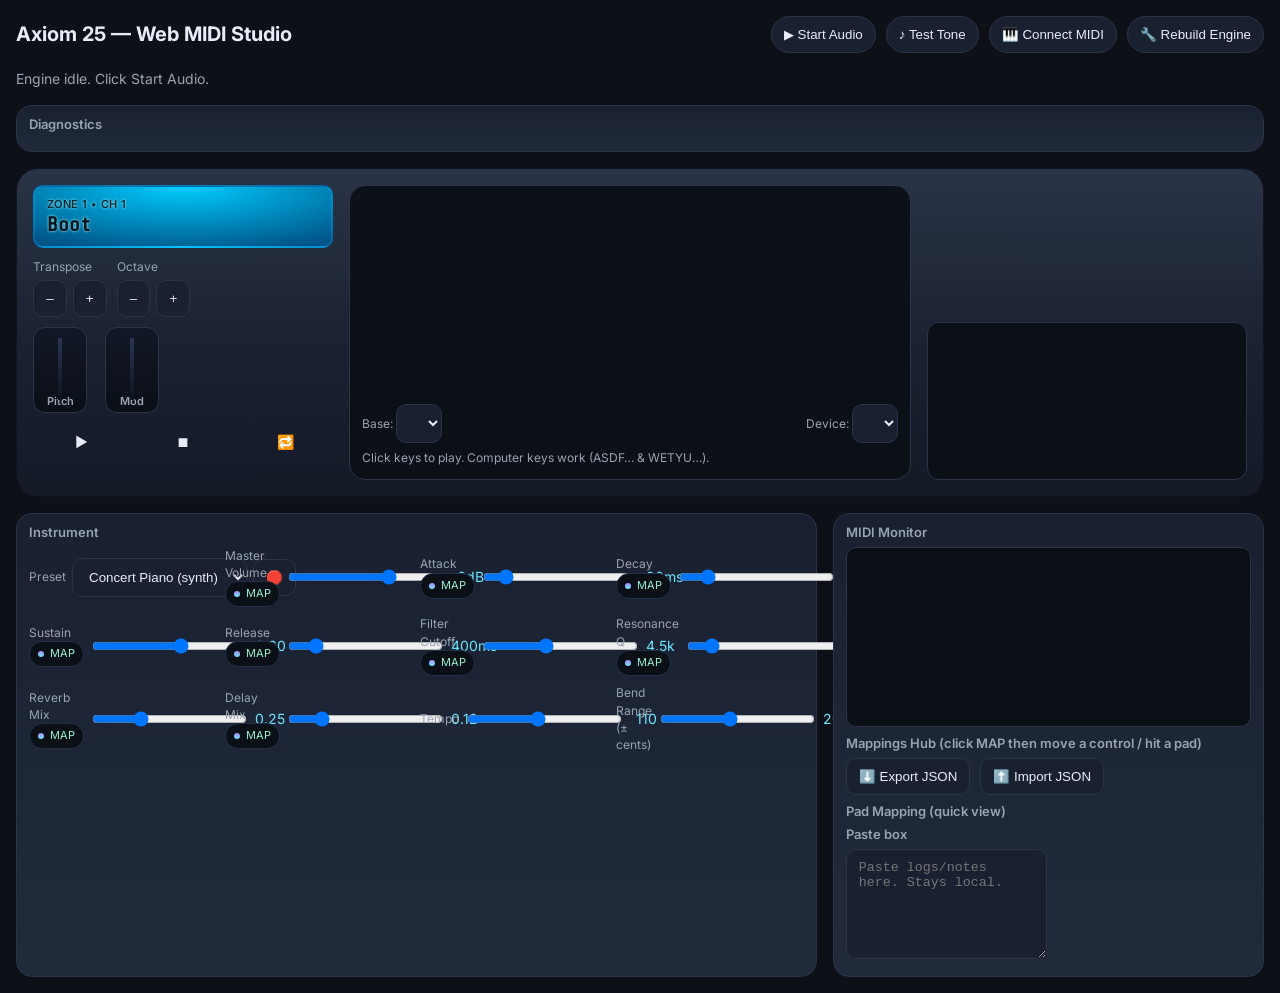
==== index.html @ 05f4c8cb "Yew" ====
<!DOCTYPE html>
<html lang="en">
<head>
<meta charset="utf-8" />
<meta name="viewport" content="width=device-width,initial-scale=1" />
<title>Axiom 25 — Web MIDI Studio</title>
<link rel="preconnect" href="https://fonts.googleapis.com">
<link rel="stylesheet" href="https://fonts.googleapis.com/css2?family=Share+Tech+Mono&family=Inter:wght@400;600;700&display=swap">
<style>
:root{--bg:#0d1016;--p1:#192131;--p2:#212a3b;--rim:#2b3448;--t:#e7edf8;--m:#9aa3b2;--a:#6ee7ff;--a2:#a78bfa;--ok:#34d399;--bad:#ff6b6b;--w:#f59e0b;--lcd1:#0cf;--lcd2:#058;--pad:#101827;--padL:#10b981;--key:#f6f7fb;--keyL:#ffe082}
*{box-sizing:border-box}html,body{margin:0;background:var(--bg);color:var(--t);font:14px/1.45 Inter,system-ui,Segoe UI,Roboto,Arial;min-height:100%}
.wrap{min-height:100vh;display:flex;flex-direction:column;gap:16px;padding:16px}
.topbar{display:grid;grid-template-columns:1fr auto auto auto auto;gap:10px;align-items:center}.title{font-weight:700;font-size:20px}
button,select,input[type=range],textarea{background:var(--p1);color:var(--t);border:1px solid var(--rim);border-radius:10px;padding:10px 12px}button:hover{background:var(--p2);cursor:pointer}.pill{border-radius:999px}.status{color:var(--m)}.ok{color:var(--ok)}.bad{color:var(--bad)}.warn{color:var(--w)}
.grid{display:grid;gap:16px}
.device{background:linear-gradient(180deg,#2a3447 0%,#1a2130 55%,#141a26 100%);border:1px solid #111520;border-radius:22px;padding:16px;display:grid;grid-template-columns:300px 1fr 320px;gap:16px}
@media(max-width:1200px){.device{grid-template-columns:1fr}}
.lcd{background:radial-gradient(100% 140% at 50% 0%,var(--lcd1) 0%,var(--lcd2) 80%);border:2px solid #0af4;border-radius:10px;padding:10px 12px;color:#00131e;font:700 20px "Share Tech Mono",monospace;text-shadow:0 0 3px #aff}
.lcd small{display:block;font:600 11px Inter;color:#012635;letter-spacing:.04em;margin-bottom:2px}
.left{display:grid;grid-template-rows:auto auto auto 1fr;gap:10px}.row{display:flex;gap:10px;align-items:center}.rocker{display:grid;grid-template-columns:1fr 1fr;gap:6px}
.wheels{display:flex;gap:18px}.wheel{width:54px;height:86px;background:linear-gradient(180deg,#121826,#0a0e16);border:1px solid var(--rim);border-radius:12px;position:relative}.wheel::after{content:"";position:absolute;left:50%;width:4px;height:74%;top:12%;transform:translateX(-50%);background:linear-gradient(180deg,#2a3550,#0e1420)}.wheel .val{position:absolute;left:50%;bottom:4px;transform:translateX(-50%);font:600 11px Inter;color:var(--m)}
.transport{display:grid;grid-template-columns:repeat(3,1fr);gap:6px}.tbtn{padding:9px 0;border-radius:8px;text-align:center}.tbtn.live{background:#0a1614;border-color:#0d3;color:#0d8}.tbtn.play.live{box-shadow:0 0 0 2px #0f05 inset,0 0 18px #00ff90aa}
.keysWrap{background:linear-gradient(180deg,#0c1018,#0b0f16);border:1px solid var(--rim);border-radius:16px;padding:12px;display:grid;grid-template-rows:200px auto auto;gap:6px}
.kb{position:relative;display:flex;gap:2px;padding:10px;border-radius:12px;background:#0b0f16}
.white{position:relative;flex:1;background:var(--key);border:1px solid #dfe5f6;border-radius:4px}.white.active{background:var(--keyL);box-shadow:inset 0 0 0 2px #f59e0b80,0 0 16px #f59e0b55}
.black{position:absolute;width:60%;height:64%;right:-30%;top:0;background:linear-gradient(180deg,#1c2130,#0b0f16);border:1px solid #0e1422;border-radius:4px 4px 10px 10px;z-index:2}.black.active{background:#4338ca;box-shadow:inset 0 0 0 2px #a78bfa99,0 0 14px #a78bfa88}
.legend{display:flex;justify-content:space-between;color:var(--m);font-size:12px}
.right{display:grid;grid-template-rows:auto auto;gap:10px}
.knobs{display:grid;grid-template-columns:repeat(4,1fr);gap:10px}.knob{background:#0c111a;border:1px solid var(--rim);border-radius:12px;padding:10px;text-align:center}
.dial{width:44px;height:44px;margin:0 auto 6px;border-radius:50%;background:radial-gradient(80% 70% at 50% 30%,#2d3548,#161c28);border:1px solid #2b3448;transform:rotate(0deg);position:relative}.dial::after{content:"";position:absolute;width:2px;height:14px;top:6px;left:50%;transform:translateX(-50%);background:var(--a)}
.knob label{display:block;font-size:11px;color:var(--m)}.mapto{font-size:11px;color:#9cc;margin-top:2px}
.chip{display:inline-flex;align-items:center;gap:6px;padding:4px 8px;border:1px solid #223047;border-radius:999px;background:#0b0f16;color:#9ec;font-size:11px}.chip .dot{width:6px;height:6px;border-radius:999px;background:linear-gradient(0deg,#6ee7ff,#a78bfa)}.chip:hover{filter:brightness(1.1);cursor:pointer}
.padsWrap{background:#0b0f16;border:1px solid var(--rim);border-radius:12px;padding:10px}.pads{display:grid;grid-template-columns:repeat(4,1fr);gap:10px}
.pad{height:64px;border-radius:10px;background:var(--pad);border:1px solid #263143;box-shadow:inset 0 0 0 3px #0a0f18;position:relative}.pad.active{box-shadow:inset 0 0 0 3px var(--padL),0 0 18px #10b98166}.pad small{position:absolute;left:6px;top:6px;color:var(--m);font-size:11px}
.padTools{display:grid;grid-template-columns:repeat(4,1fr);gap:10px;margin-top:8px}.padTools .cell{display:flex;justify-content:space-between;align-items:center;font-size:12px}
.card{background:linear-gradient(180deg,var(--p1),var(--p2));border:1px solid var(--rim);border-radius:16px;padding:12px}.card h3{margin:0 0 8px;color:var(--m);font:600 13px/1 Inter}
.controls{display:grid;gap:8px;grid-template-columns:repeat(4,minmax(0,1fr))}.control{display:grid;grid-template-columns:1fr auto auto;align-items:center;gap:6px}.control label{font-size:12px;color:var(--m)}.val{min-width:3ch;text-align:right;color:var(--a)}
.log{height:180px;overflow:auto;background:#0b0f16;border:1px solid var(--rim);border-radius:10px;padding:8px;font:12px ui-monospace,Consolas,monospace;white-space:pre-wrap}
.maprow{display:grid;grid-template-columns:1fr auto auto;gap:8px;align-items:center;margin-bottom:6px}.badge{padding:2px 8px;border:1px solid var(--rim);border-radius:999px;background:#0b0f16;color:#9ec}
.paste{height:110px;resize:vertical}
/* Diagnostics */
.diagGrid{display:grid;grid-template-columns:repeat(8,1fr);gap:8px}
@media(max-width:1200px){.diagGrid{grid-template-columns:repeat(3,1fr)}}
.diagCell{background:#0b0f16;border:1px solid var(--rim);border-radius:10px;padding:10px;font-size:12px;color:var(--m)}
.diagCell b{display:block;color:var(--t);margin-bottom:2px}
</style>
</head>
<body>
<div class="wrap">
  <div class="topbar">
    <div class="title">Axiom 25 — Web MIDI Studio</div>
    <button id="startBtn" class="pill">▶ Start Audio</button>
    <button id="testBtn" class="pill">♪ Test Tone</button>
    <button id="midiBtn" class="pill">🎹 Connect MIDI</button>
    <button id="rebuildBtn" class="pill">🔧 Rebuild Engine</button>
  </div>
  <div id="status" class="status">Engine idle. Click Start Audio.</div>
  <div class="card"><h3>Diagnostics</h3><div id="diag" class="diagGrid"></div></div>

  <div class="device">
    <div class="left">
      <div class="lcd" id="lcd"><small>ZONE 1 • CH 1</small>Boot</div>
      <div class="row">
        <div><div class="status" style="font-size:12px;margin-bottom:4px">Transpose</div>
          <div class="rocker"><button id="tDown">–</button><button id="tUp">+</button></div></div>
        <div><div class="status" style="font-size:12px;margin-bottom:4px">Octave</div>
          <div class="rocker"><button id="oDown">–</button><button id="oUp">+</button></div></div>
      </div>
      <div class="wheels"><div class="wheel"><div class="val">Pitch</div></div><div class="wheel"><div class="val">Mod</div></div></div>
      <div class="transport"><div class="tbtn play" id="play">▶</div><div class="tbtn" id="stop">⏹</div><div class="tbtn" id="loop">🔁</div></div>
    </div>
    <div class="keysWrap">
      <div id="kb" class="kb"></div>
      <div class="legend"><span>Base: <select id="baseNote"></select></span><span>Device: <select id="midiIn"></select></span></div>
      <div class="legend">Click keys to play. Computer keys work (ASDF… & WETYU…).</div>
    </div>
    <div class="right">
      <div class="knobs" id="knobs"></div>
      <div class="padsWrap"><div class="pads" id="pads"></div><div class="padTools" id="padTools"></div></div>
    </div>
  </div>

  <div class="grid" style="grid-template-columns:1.3fr .7fr">
    <div class="card">
      <h3>Instrument</h3>
      <div class="controls">
        <div class="control"><label>Preset</label>
          <select id="preset">
            <option value="piano-lite">Concert Piano (synth)</option>
            <option value="grand-pad">Warm Pad</option>
            <option value="bass-mono">Bass (mono)</option>
            <option value="saw-lead">Saw Lead</option>
            <option value="square-lead">Square Lead</option>
            <option value="strings">String Pad</option>
            <option value="organ">Organ</option>
            <option value="ep-bell">EP/Bell</option>
            <option value="pluck">Pluck</option>
            <option value="drum-only">Drum Pads Only</option>
          </select>
          <button id="panic">🛑</button>
        </div>
        <div class="control"><label>Master Volume <span class="chip map" data-learn="volume"><span class="dot"></span> MAP</span></label><input id="volume" type="range" min="-36" max="6" step="1" value="-6"><div id="volumeVal" class="val">-6dB</div></div>
        <div class="control"><label>Attack <span class="chip map" data-learn="attack"><span class="dot"></span> MAP</span></label><input id="attack" type="range" min="0" max="2000" step="10" value="20"><div id="attackVal" class="val">20ms</div></div>
        <div class="control"><label>Decay <span class="chip map" data-learn="decay"><span class="dot"></span> MAP</span></label><input id="decay" type="range" min="0" max="3000" step="10" value="200"><div id="decayVal" class="val">200ms</div></div>
        <div class="control"><label>Sustain <span class="chip map" data-learn="sustain"><span class="dot"></span> MAP</span></label><input id="sustain" type="range" min="0" max="1" step="0.01" value="0.6"><div id="sustainVal" class="val">0.60</div></div>
        <div class="control"><label>Release <span class="chip map" data-learn="release"><span class="dot"></span> MAP</span></label><input id="release" type="range" min="10" max="6000" step="10" value="400"><div id="releaseVal" class="val">400ms</div></div>
        <div class="control"><label>Filter Cutoff <span class="chip map" data-learn="cutoff"><span class="dot"></span> MAP</span></label><input id="cutoff" type="range" min="150" max="12000" step="1" value="4500"><div id="cutoffVal" class="val">4.5k</div></div>
        <div class="control"><label>Resonance Q <span class="chip map" data-learn="q"><span class="dot"></span> MAP</span></label><input id="q" type="range" min="0.2" max="18" step="0.1" value="0.8"><div id="qVal" class="val">0.8</div></div>
        <div class="control"><label>Reverb Mix <span class="chip map" data-learn="reverb"><span class="dot"></span> MAP</span></label><input id="reverb" type="range" min="0" max="1" step="0.01" value="0.25"><div id="reverbVal" class="val">0.25</div></div>
        <div class="control"><label>Delay Mix <span class="chip map" data-learn="delay"><span class="dot"></span> MAP</span></label><input id="delay" type="range" min="0" max="1" step="0.01" value="0.12"><div id="delayVal" class="val">0.12</div></div>
        <div class="control"><label>Tempo</label><input id="tempo" type="range" min="40" max="200" step="1" value="110"><div id="tempoVal" class="val">110</div></div>
        <div class="control"><label>Bend Range (± cents)</label><input id="bendRange" type="range" min="50" max="400" step="10" value="200"><div id="bendRangeVal" class="val">200</div></div>
      </div>
    </div>
    <div class="card">
      <h3>MIDI Monitor</h3>
      <div id="log" class="log"></div>
      <h3 style="margin-top:10px">Mappings Hub (click MAP then move a control / hit a pad)</h3>
      <div id="mapList"></div>
      <div class="row" style="margin-top:6px"><button id="exportBtn">⬇️ Export JSON</button><button id="importBtn">⬆️ Import JSON</button></div>
      <h3 style="margin-top:10px">Pad Mapping (quick view)</h3>
      <div id="padMap"></div>
      <h3 style="margin-top:10px">Paste box</h3>
      <textarea id="pastebox" class="paste" placeholder="Paste logs/notes here. Stays local."></textarea>
    </div>
  </div>
</div>

<script>
(function(){
  const $=s=>document.querySelector(s), $$=s=>Array.from(document.querySelectorAll(s));
  const log=(...a)=>{const L=$('#log');if(!L) return;L.textContent+=a.join(' ')+'
';L.scrollTop=L.scrollHeight};
  const say=(html,cls='')=>{const st=$('#status');if(st) st.innerHTML=cls?`<span class="${cls}">${html}</span>`:html};
  const fmtMs=v=>`${Math.round(v)}ms`, fmtHz=v=>v>=1000?(v/1000).toFixed(1)+'k':Math.round(v), clamp=(v,lo,hi)=>Math.max(lo,Math.min(hi,v));

  // Diagnostics
  window.__lastErr='—';
  const diagCells=[['Secure',()=>String(window.isSecureContext)],['Host',()=>location.hostname||'(file)'],['Protocol',()=>location.protocol],['Engine',()=>window.Eng?Eng.mode:'—'],['AudioState',()=>Eng?.ctx?.state||'—'],['WebMIDI',()=>('requestMIDIAccess'in navigator)?'yes':'no'],['Buttons',()=>window.__btnsBound?'yes':'no'],['LastErr',()=>window.__lastErr]];
  function refreshDiag(extra={}){const d=$('#diag');if(!d) return;const base=diagCells.map(([k,f])=>`<div class=diagCell><b>${k}</b>${f()}</div>`).join('');const tail=Object.entries(extra).map(([k,v])=>`<div class=diagCell><b>${k}</b>${v}</div>`).join('');d.innerHTML=base+tail}
  refreshDiag();

  // WebAudio engine
  const dB=g=>Math.pow(10,g/20);
  function makeIR(ctx,seconds=2,decay=2){const rate=ctx.sampleRate,len=rate*seconds,buf=ctx.createBuffer(2,len,rate);for(let c=0;c<2;c++){const ch=buf.getChannelData(c);for(let i=0;i<len;i++){ch[i]=(Math.random()*2-1)*Math.pow(1-i/len,decay)}}return buf}
  function now(ctx){return ctx.currentTime}
  window.Eng={mode:'wa',ctx:null,master:null,comp:null,filter:null,dry:null,rev:null,revGain:null,del:null,delGain:null,fb:null,
    env:{a:0.02,d:0.2,s:0.6,r:0.4}, cutoff:4500, q:0.8, volume:-6, bend:0, modDepth:0,
    voices:new Map(), sustain:false, sustained:new Set(), preset:'piano-lite',
    init(){ if(this.ctx) return; const AC=window.AudioContext||window.webkitAudioContext; try{this.ctx=new AC()}catch(e){window.__lastErr=e.message; refreshDiag(); throw e}
      this.ctx.onstatechange=()=>refreshDiag();
      this.comp=this.ctx.createDynamicsCompressor(); this.comp.threshold.value=-14; this.comp.ratio.value=3; this.comp.attack.value=0.003; this.comp.release.value=0.25;
      this.master=this.ctx.createGain(); this.master.gain.value=dB(this.volume);
      this.comp.connect(this.master).connect(this.ctx.destination);
      this.filter=this.ctx.createBiquadFilter(); this.filter.type='lowpass'; this.filter.frequency.value=this.cutoff; this.filter.Q.value=this.q;
      this.dry=this.ctx.createGain(); this.dry.gain.value=1; this.filter.connect(this.dry).connect(this.comp);
      this.rev=this.ctx.createConvolver(); this.rev.buffer=makeIR(this.ctx,2.2,2.5); this.revGain=this.ctx.createGain(); this.revGain.gain.value=0.25; this.filter.connect(this.rev); this.rev.connect(this.revGain).connect(this.comp);
      this.del=this.ctx.createDelay(1.0); this.del.delayTime.value=0.25; this.fb=this.ctx.createGain(); this.fb.gain.value=0.28; this.delGain=this.ctx.createGain(); this.delGain.gain.value=0.12; this.filter.connect(this.del); this.del.connect(this.fb).connect(this.del); this.del.connect(this.delGain).connect(this.comp);
    },
    async start(){ try{this.init(); await this.ctx.resume(); if(this.ctx.state!=='running'){await this.ctx.resume()} return this.ctx.state==='running'}catch(e){window.__lastErr=e.message; refreshDiag(); throw e}},
    setEnv(a,d,s,r){Object.assign(this.env,{a:a/1000,d:d/1000,s,r:r/1000});}, setCutoff(v){this.cutoff=v; if(this.filter) this.filter.frequency.value=v}, setQ(v){this.q=v; if(this.filter) this.filter.Q.value=v}, setVolume(db){this.volume=db; if(this.master) this.master.gain.value=dB(db)}, setReverb(w){if(this.revGain) this.revGain.gain.value=w}, setDelay(w){if(this.delGain) this.delGain.gain.value=w}, setTempo(bpm){}, setBendRange(c){this.bendRange=c}, setModDepth(x){this.modDepth=x}, setSustain(on){this.sustain=on; if(!on){ for(const m of Array.from(this.sustained)){ this.noteOff(m) } }}, setPreset(p){this.preset=p},
    _makeVoice(midi,vel){const ctx=this.ctx,t=now(ctx); const freq=440*Math.pow(2,(midi-69)/12); const osc=ctx.createOscillator(); const g=ctx.createGain(); g.gain.cancelScheduledValues(t); g.gain.setValueAtTime(0,t); g.gain.linearRampToValueAtTime(Math.max(0.1,vel), t+this.env.a); g.gain.linearRampToValueAtTime(Math.max(0.001,this.env.s), t+this.env.a+this.env.d);
      let type='sine'; if(this.preset==='saw-lead'||this.preset==='grand-pad') type='sawtooth'; else if(this.preset==='square-lead'||this.preset==='organ'||this.preset==='bass-mono') type='square'; else if(this.preset==='strings'||this.preset==='piano-lite') type='triangle';
      osc.type=type; osc.frequency.value=freq; osc.detune.value=this.bend;
      const lfo=ctx.createOscillator(); lfo.frequency.value=5; const lfoGain=ctx.createGain(); lfoGain.gain.value=this.modDepth*50; lfo.connect(lfoGain).connect(osc.detune); lfo.start();
      osc.connect(g).connect(this.filter); osc.start(); return {osc,g,lfo,lfoGain,midi}
    },
    noteOn(midi,vel01){this.init(); if(this.preset==='drum-only'){this._drum(midi,vel01);return} const v=this._makeVoice(midi,vel01); this.voices.set(midi,v)},
    noteOff(midi){const v=this.voices.get(midi); if(!v){if(this.sustain) this.sustained.delete(midi); return} const ctx=this.ctx,t=now(ctx); if(this.sustain){this.sustained.add(midi); return} v.g.gain.cancelScheduledValues(t); v.g.gain.setTargetAtTime(0,t, Math.max(0.01,this.env.r)); const stopAt=t+this.env.r+0.05; try{v.osc.stop(stopAt); v.lfo.stop(stopAt)}catch(_){} setTimeout(()=>{try{v.osc.disconnect(); v.lfo.disconnect(); v.g.disconnect()}catch(_){}}, (this.env.r+0.1)*1000); this.voices.delete(midi)},
    releaseAll(){for(const m of Array.from(this.voices.keys())) this.noteOff(m)},
    bendTo(cents){this.bend=cents; for(const v of this.voices.values()){try{v.osc.detune.value=cents}catch(_){}}},
    _drum(midi,vel){const ctx=this.ctx; const v=vel; const t=now(ctx);
      const mkNoise=(dur)=>{const len=ctx.sampleRate*dur,buf=ctx.createBuffer(1,len,ctx.sampleRate),ch=buf.getChannelData(0);for(let i=0;i<len;i++){ch[i]=(Math.random()*2-1)}const src=ctx.createBufferSource();src.buffer=buf;return src};
      const out=this.comp;
      if(midi===36){const o=ctx.createOscillator(), g=ctx.createGain(); o.type='sine'; o.frequency.setValueAtTime(120,t); o.frequency.exponentialRampToValueAtTime(40,t+0.12); g.gain.setValueAtTime(0,t); g.gain.linearRampToValueAtTime(0.9*v,t+0.005); g.gain.exponentialRampToValueAtTime(0.0001,t+0.25); o.connect(g).connect(out); o.start(t); o.stop(t+0.3)}
      else if(midi===38){const n=mkNoise(0.2); const bp=ctx.createBiquadFilter(); bp.type='bandpass'; bp.frequency.value=1800; const g=ctx.createGain(); g.gain.value=0.5*v; n.connect(bp).connect(g).connect(out); n.start(t); n.stop(t+0.2)}
      else if(midi===42||midi===46){const n=mkNoise(midi===42?0.06:0.25); const hp=ctx.createBiquadFilter(); hp.type='highpass'; hp.frequency.value=6000; const g=ctx.createGain(); g.gain.value=(midi===42?0.35:0.3)*v; n.connect(hp).connect(g).connect(out); n.start(t); n.stop(t+(midi===42?0.06:0.28))}
      else if(midi===39){const n=mkNoise(0.12); const g=ctx.createGain(); g.gain.value=0.5*v; n.connect(g).connect(out); n.start(t); n.stop(t+0.12)}
    },
    testBeep(){this.init(); const o=this.ctx.createOscillator(), g=this.ctx.createGain(); g.gain.value=0.12; o.connect(g).connect(this.ctx.destination); o.frequency.value=880; o.start(); setTimeout(()=>{try{o.stop()}catch(_){ }},150)}
  };

  // UI builders
  const state={midi:null,input:null,ch:1,transpose:0,octave:0,held:new Set(),
    baseMidi:parseInt(localStorage.getItem('axiomBaseMidi')||'60',10),
    ccMap:JSON.parse(localStorage.getItem('axiomCCMap')||'null')||{16:'cutoff',17:'q',18:'attack',19:'decay',20:'sustain',21:'release',22:'reverb',23:'delay'},
    ccVals:JSON.parse(localStorage.getItem('axiomCCVals')||'null')||{}, ccMode:{},
    learnParam:null,learnAction:null,learnPadIndex:null,
    padMap:JSON.parse(localStorage.getItem('axiomPadMap')||'null')||[
      {midi:36,name:'Kick',type:'kick'},{midi:38,name:'Snare',type:'snare'},
      {midi:42,name:'CH',type:'hhc'},{midi:46,name:'OH',type:'hho'},
      {midi:41,name:'LT',type:'toml'},{midi:43,name:'HT',type:'tomh'},
      {midi:39,name:'Clap',type:'clap'},{midi:49,name:'Crash',type:'crash'}],
    actions:JSON.parse(localStorage.getItem('axiomActions')||'null')||{play:{type:'cc',id:118},stop:{type:'cc',id:117},loop:{type:'cc',id:116},sustain:{type:'cc',id:64},mod:{type:'cc',id:1},bend:{type:'pb',id:null},octaveUp:{type:'none',id:null},octaveDown:{type:'none',id:null},transposeUp:{type:'none',id:null},transposeDown:{type:'none',id:null}},
    bendRange:200,modDepth:0
  };
  const kb=$('#kb'), knobs=$('#knobs'), pads=$('#pads'), padTools=$('#padTools');
  function buildKeys(){kb.innerHTML='';const W=[0,2,4,5,7,9,11],B={1:1,3:1,6:1,8:1,10:1};for(let i=0;i<25;i++){const n=state.baseMidi+i,s=n%12;if(W.includes(s)){const w=document.createElement('div');w.className='white';w.dataset.midi=n;kb.appendChild(w);const next=(s+1)%12;if(B[next]){const b=document.createElement('div');b.className='black';b.dataset.midi=n+1;w.appendChild(b);}}}} buildKeys();
  function midiVisible(m){return m>=state.baseMidi-1&&m<state.baseMidi+32}function keyEl(m){return kb.querySelector(`[data-midi="${m}"]`)}function flashKey(m,on){if(!midiVisible(m))return;const el=keyEl(m);if(!el)return;el.classList.toggle('active',!!on)}
  function setDial(ccOrIdx,val01){const idx=(typeof ccOrIdx==='number'&&ccOrIdx>=16)?ccOrIdx-16:ccOrIdx;const d=knobs.querySelector(`.dial[data-idx="${idx}"]`);if(!d)return;d.style.transform=`rotate(${(-135+val01*270)}deg)`}
  function buildKnobs(){knobs.innerHTML='';for(let i=0;i<8;i++){const cc=16+i,map=state.ccMap[cc]||'—';const box=document.createElement('div');box.className='knob';box.innerHTML=`<div class="dial" data-idx="${i}"></div><label>K${i+1}</label><div class="mapto">${map}</div><span class="chip map" data-learn-cc="${cc}"><span class="dot"></span> MAP</span>`;knobs.appendChild(box);const v=(state.ccVals[cc]!==undefined)?state.ccVals[cc]/127:0.5;setDial(i,v)}knobs.addEventListener('click',e=>{const cc=e.target.closest('.map')?.dataset.learnCc;if(!cc)return;state.learnParam={param:state.ccMap[cc]||'cutoff',ccTarget:+cc};say(`Learning: move a control to map to K${(+cc-15)} (CC${cc}).`,'warn')})} buildKnobs();
  function buildPads(){pads.innerHTML='';for(let i=0;i<8;i++){const p=document.createElement('div');p.className='pad';p.dataset.index=i;p.innerHTML=`<small>${state.padMap[i].name}</small>`;p.onmousedown=()=>triggerPad(state.padMap[i].type,1);p.ontouchstart=()=>triggerPad(state.padMap[i].type,1);pads.appendChild(p)}} buildPads();
  function buildPadTools(){padTools.innerHTML='';for(let i=0;i<8;i++){const c=document.createElement('div');c.className='cell';c.innerHTML=`<span>Pad ${i+1} <span class="badge">MIDI ${state.padMap[i].midi}</span></span><span class="chip map" data-learn-pad="${i}"><span class="dot"></span> MAP</span>`;padTools.appendChild(c)}padTools.addEventListener('click',e=>{const idx=e.target.closest('.map')?.dataset.learnPad;if(idx==null)return;state.learnPadIndex=+idx;say(`Pad ${+idx+1}: hit a hardware pad to bind.`,'warn')})} buildPadTools();
  function flashPad(i){const el=pads.querySelector(`.pad[data-index="${i}"]`);if(!el)return;el.classList.add('active');setTimeout(()=>el.classList.remove('active'),120)}

  // Computer keyboard
  const keyW='asdfghjkl;'.split(''), keyB='wetyuop'.split(''), offW=[0,2,4,5,7,9,11,12,14,16], offB=[1,3,6,8,10,13,15];
  window.addEventListener('keydown',async e=>{if(e.repeat)return;const k=e.key.toLowerCase();const iw=keyW.indexOf(k),ib=keyB.indexOf(k);let m=null;if(iw>-1)m=state.baseMidi+offW[iw];else if(ib>-1)m=state.baseMidi+offB[ib];if(m!=null){await Eng.start();noteOn(m,110)}});
  window.addEventListener('keyup',e=>{const k=e.key.toLowerCase();const iw=keyW.indexOf(k),ib=keyB.indexOf(k);let m=null;if(iw>-1)m=state.baseMidi+offW[iw];else if(ib>-1)m=state.baseMidi+offB[ib];if(m!=null)noteOff(m)});

  // Notes via Eng
  function eff(m){return m+state.transpose+state.octave*12}
  function noteOn(m,vel=100){ if(state.learnPadIndex!==null){state.padMap[state.learnPadIndex].midi=m;saveAll();buildPads();buildPadTools();buildPadMapList();state.learnPadIndex=null;say('Pad mapped to MIDI '+m,'ok');return} if(state.learnAction){state.actions[state.learnAction]={type:'note',id:m};saveAll();renderMappings();say(`Mapped ${state.learnAction} to Note ${m}.`,'ok');state.learnAction=null;return} for(const[k,a]of Object.entries(state.actions)){if(a.type==='note'&&a.id===m){triggerAction(k);return}} const v=vel/127; m=eff(m); const pi=state.padMap.findIndex(p=>p.midi===m); if(pi!==-1){triggerPad(state.padMap[pi].type,v);flashPad(pi);lcd('PAD',`m${m} v${vel}`);return} if($('#preset').value==='drum-only'){Eng.setPreset('drum-only');return} Eng.setPreset($('#preset').value); Eng.noteOn(m,v); state.held.add(m); flashKey(m,true); lcd('NOTE',`m${m} v${vel}`) }
  function noteOff(m){ m=eff(m); if(!state.held.has(m)){flashKey(m,false);return} if(Eng.sustain){flashKey(m,false);return} try{Eng.noteOff(m)}catch(_){ } state.held.delete(m); flashKey(m,false) }
  function allOff(){try{Eng.releaseAll()}catch(_){ } state.held.clear(); $$('.white,.black,.pad').forEach(el=>el.classList.remove('active'))}
  function triggerPad(type,v){ const map={kick:36,snare:38,hhc:42,hho:46,clap:39}; const m=map[type]||36; Eng.setPreset('drum-only'); Eng.noteOn(m,v) }

  // Param wiring
  function hs(id,fmt,on){const el=$('#'+id),lab=$('#'+id+'Val');const apply=()=>{lab.textContent=fmt(+el.value);on(+el.value)};el.addEventListener('input',apply);apply()}
  hs('volume',v=>`${v}dB`,v=>Eng.setVolume(v)); hs('attack',fmtMs,v=>Eng.setEnv(v,+$('#decay').value,+$('#sustain').value,+$('#release').value)); hs('decay',fmtMs,v=>Eng.setEnv(+$('#attack').value,v,+$('#sustain').value,+$('#release').value)); hs('sustain',v=>v.toFixed(2),v=>Eng.setEnv(+$('#attack').value,+$('#decay').value,v,+$('#release').value)); hs('release',fmtMs,v=>Eng.setEnv(+$('#attack').value,+$('#decay').value,+$('#sustain').value,v)); hs('cutoff',fmtHz,v=>Eng.setCutoff(v)); hs('q',v=>v.toFixed(1),v=>Eng.setQ(v)); hs('reverb',v=>v.toFixed(2),v=>Eng.setReverb(v)); hs('delay',v=>v.toFixed(2),v=>Eng.setDelay(v)); hs('tempo',v=>String(v),v=>{}); hs('bendRange',v=>String(v),v=>state.bendRange=v);
  $('#preset').addEventListener('change',()=>{Eng.setPreset($('#preset').value)}); $('#panic').addEventListener('click',allOff);

  // Mapping hub
  function buildPadMapList(){const root=$('#padMap');root.innerHTML='';state.padMap.forEach((p,i)=>{const r=document.createElement('div');r.className='maprow';r.innerHTML=`<div>${p.name}</div><div class="badge">MIDI ${p.midi}</div><span class="chip map" data-learn-pad="${i}"><span class="dot"></span> MAP</span>`;root.appendChild(r)});root.addEventListener('click',e=>{const idx=e.target.closest('.map')?.dataset.learnPad;if(idx==null)return;state.learnPadIndex=+idx;say(`Pad ${+idx+1}: hit a hardware pad to bind.`,'warn')})}
  function renderMappings(){const root=$('#mapList');root.innerHTML='';[['play','Play'],['stop','Stop'],['loop','Loop'],['sustain','Sustain'],['mod','Mod'],['bend','Bend (PB/CC)'],['octaveUp','Octave +'],['octaveDown','Octave –'],['transposeUp','Transpose +'],['transposeDown','Transpose –']].forEach(([k,l])=>{const a=state.actions[k];const tag=a.type==='cc'?`CC ${a.id}`:a.type==='note'?`Note ${a.id}`:a.type==='pb'?'Pitch Bend':'—';const r=document.createElement('div');r.className='maprow';r.innerHTML=`<div>${l}</div><div class="badge">${tag}</div><span class="chip map" data-learn-action="${k}"><span class="dot"></span> MAP</span>`;root.appendChild(r)});root.addEventListener('click',e=>{const act=e.target.closest('.map')?.dataset.learnAction;if(!act)return;state.learnAction=act;say(`Learning ${act}: send a control (CC/Note), or move pitch wheel for Bend.`,'warn')})}
  renderMappings(); buildPadMapList();

  // Base note picker
  (function(){const sel=$('#baseNote');for(let m=36;m<=72;m++){const o=document.createElement('option');o.value=m;o.textContent=`MIDI ${m}`;sel.appendChild(o)}sel.value=String(state.baseMidi);sel.addEventListener('change',()=>{state.baseMidi=parseInt(sel.value,10);localStorage.setItem('axiomBaseMidi',String(state.baseMidi));buildKeys()})})();

  // Transport
  let metroOn=false, tempo=+$('#tempo').value; function startMetro(){const ctx=Eng.ctx; if(!ctx) return; let step=0; function tick(){ if(!metroOn) return; const o=ctx.createOscillator(), g=ctx.createGain(); g.gain.value= step%4===0?0.2:0.1; o.frequency.value= step%4===0?1200:800; o.connect(g).connect(ctx.destination); o.start(); setTimeout(()=>{try{o.stop()}catch(_){}},40); step++; setTimeout(tick, 60000/tempo/4) } metroOn=true; tick() }

  // MIDI
  const saveAll=()=>{localStorage.setItem('axiomCCMap',JSON.stringify(state.ccMap));localStorage.setItem('axiomCCVals',JSON.stringify(state.ccVals));localStorage.setItem('axiomPadMap',JSON.stringify(state.padMap));localStorage.setItem('axiomActions',JSON.stringify(state.actions))};
  const midiSel=$('#midiIn'); let inputs=[];
  function refreshInputs(){midiSel.innerHTML='';inputs=[];if(!state.midi)return;for(const input of state.midi.inputs.values()){inputs.push(input);const o=document.createElement('option');o.value=input.id;o.textContent=input.name;midiSel.appendChild(o)}if(inputs.length){const ax=inputs.find(i=>/axiom/i.test(i.name))||inputs[0];setInput(ax);midiSel.value=ax.id}}
  function setInput(input){if(state.input)state.input.onmidimessage=null;state.input=input;input.onmidimessage=onMsg;say(`Connected to <b>${input.name}</b>.`,'ok')}
  function onMsg(ev){const [s,d1,d2]=ev.data,cmd=s&0xF0,ch=(s&0x0F)+1;state.ch=ch;log(`0x${s.toString(16)} ch${ch} d1=${d1} d2=${d2}`);if(cmd===0x90&&d2>0){noteOn(d1,d2);lcd('Note',`m${d1} v${d2}`);return}if((cmd===0x90&&d2===0)||cmd===0x80){noteOff(d1);return}if(cmd===0xE0){const bend=((d2<<7)|d1)-8192;const cents=(bend/8192)*state.bendRange;Eng.bendTo(cents);lcd('Bend',Math.round(cents)+'¢');return}if(cmd===0xB0){handleCC(d1,d2);return}}
  function handleCC(cc,val){if(state.learnParam){state.ccMap[cc]=state.learnParam.param;saveAll();say(`Mapped CC${cc} → ${state.learnParam.param}.`,'ok');state.learnParam=null;buildKnobs();renderMappings()}else if(state.learnAction){state.actions[state.learnAction]={type:'cc',id:cc};saveAll();renderMappings();say(`Mapped ${state.learnAction} to CC${cc}.`,'ok');state.learnAction=null}
    for(const[k,a]of Object.entries(state.actions)){if(a.type==='cc'&&a.id===cc){if(k==='sustain'){Eng.setSustain(val>=64);lcd('Sustain',val>=64?'On':'Off');saveAll();return}if(k==='mod'){state.modDepth=val/127;Eng.setModDepth(state.modDepth);lcd('Mod',val);saveAll();return}if((k==='play'||k==='stop'||k==='loop')&&val>0){triggerAction(k);return}}}
    if(state.ccVals[cc]===undefined&&val>=60&&val<=68){state.ccMode[cc]='rel';state.ccVals[cc]=64}let v=state.ccVals[cc]??64;if(state.ccMode[cc]==='rel')v=clamp(v+(val-64)*2,0,127);else{if(val>=60&&val<=68&&Math.abs(val-64)<=4){state.ccMode[cc]='rel';v=clamp(v+(val-64)*2,0,127)}else v=val}state.ccVals[cc]=v;saveAll();const x=v/127;setDial(cc,x);const map=state.ccMap[cc];if(!map){lcd('CC',`${cc}=${v}`);return}switch(map){case'volume':Eng.setVolume(-36+x*42);$('#volume').value=Math.round(-36+x*42);$('#volumeVal').textContent=$('#volume').value+'dB';break;case'cutoff':const f=150+x*(12000-150);Eng.setCutoff(f);$('#cutoff').value=Math.round(f);$('#cutoffVal').textContent=fmtHz(f);break;case'q':const q=0.2+x*(18-0.2);Eng.setQ(q);$('#q').value=q.toFixed(1);$('#qVal').textContent=$('#q').value;break;case'attack':$('#attack').value=Math.round(x*2000);$('#attack').dispatchEvent(new Event('input'));break;case'decay':$('#decay').value=Math.round(x*3000);$('#decay').dispatchEvent(new Event('input'));break;case'sustain':$('#sustain').value=x.toFixed(2);$('#sustain').dispatchEvent(new Event('input'));break;case'release':$('#release').value=Math.round(10+x*5990);$('#release').dispatchEvent(new Event('input'));break;case'reverb':$('#reverb').value=x.toFixed(2);$('#reverb').dispatchEvent(new Event('input'));break;case'delay':$('#delay').value=x.toFixed(2);$('#delay').dispatchEvent(new Event('input'));break}lcd('CC',`${cc}=${v} → ${map}`)}

  // Button wiring (robust)
  function bindButtons(){
    const onStart=async()=>{try{const ok=await Eng.start(); if(ok){say('Audio started (WebAudio fallback).','ok'); Eng.testBeep()} else {say('Audio context not running. Tap again.','warn')} refreshDiag()}catch(e){window.__lastErr=e.message; say('Could not start audio: '+e.message,'bad'); refreshDiag()}};
    const onTest=async()=>{try{await Eng.start(); Eng.testBeep(); say('Test beep sent.','ok'); refreshDiag()}catch(e){window.__lastErr=e.message; say('Test failed: '+e.message,'bad'); refreshDiag()}};
    const onMidi=async()=>{try{if(!('requestMIDIAccess'in navigator)){say('WebMIDI not supported. Use Chrome/Edge.','bad');return}const okHost=window.isSecureContext||['localhost','127.0.0.1','::1'].includes(location.hostname);if(!okHost){say('WebMIDI needs HTTPS or localhost/127.0.0.1.','bad');return}state.midi=await navigator.requestMIDIAccess({sysex:false});state.midi.onstatechange=()=>refreshInputs();refreshInputs();if(!state.midi.inputs.size)say('No MIDI devices yet. Plug Axiom 25, then click Connect MIDI again.','warn');else say('MIDI access granted. Select a device or start playing.','ok'); refreshDiag({MIDIInputs:state.midi.inputs.size})}catch(e){window.__lastErr=e.message; say('MIDI access failed: '+e.message,'bad'); refreshDiag()}};
    const onRebuild=()=>{say('WebAudio engine is stateless — nothing to rebuild.','warn')};
    $('#startBtn')?.addEventListener('click', onStart);
    $('#testBtn')?.addEventListener('click', onTest);
    $('#midiBtn')?.addEventListener('click', onMidi);
    $('#rebuildBtn')?.addEventListener('click', onRebuild);
    $('#play')?.addEventListener('click', async()=>{await Eng.start(); let tempo=+$('#tempo').value; metroOn=false; setTimeout(()=>{ // start
      const ctx=Eng.ctx; if(!ctx) return; let step=0; function tick(){ if(!metroOn) return; const o=ctx.createOscillator(), g=ctx.createGain(); g.gain.value= step%4===0?0.2:0.1; o.frequency.value= step%4===0?1200:800; o.connect(g).connect(ctx.destination); o.start(); setTimeout(()=>{try{o.stop()}catch(_){}},40); step++; setTimeout(tick, 60000/tempo/4) } metroOn=true; tick()
    },0); $('#play').classList.add('live'); lcd('Play')});
    $('#stop')?.addEventListener('click', ()=>{metroOn=false; $('#play').classList.remove('live'); lcd('Stop')});
    let loopOn=false; $('#loop')?.addEventListener('click', ()=>{loopOn=!loopOn;$('#loop').classList.toggle('live',loopOn);lcd('Loop',loopOn?'On':'Off')});
    window.__btnsBound=true; refreshDiag();
  }
  bindButtons();

  // Export/Import
  $('#exportBtn')?.addEventListener('click',()=>{const obj={ccMap:state.ccMap,ccVals:state.ccVals,padMap:state.padMap,actions:state.actions,baseMidi:state.baseMidi,transpose:state.transpose,octave:state.octave};const txt=JSON.stringify(obj,null,2);navigator.clipboard?.writeText(txt);say('Config copied to clipboard.','ok');const pb=$('#pastebox');pb.value=(pb.value?pb.value+'
':'')+txt});
  $('#importBtn')?.addEventListener('click',()=>{const txt=prompt('Paste exported JSON');if(!txt)return;try{const o=JSON.parse(txt);if(o.ccMap)state.ccMap=o.ccMap;if(o.ccVals)state.ccVals=o.ccVals;if(o.padMap)state.padMap=o.padMap;if(o.actions)state.actions=o.actions;if(o.baseMidi)state.baseMidi=o.baseMidi;if(typeof o.transpose==='number')state.transpose=o.transpose;if(typeof o.octave==='number')state.octave=o.octave;localStorage.setItem('axiomCCMap',JSON.stringify(state.ccMap));localStorage.setItem('axiomCCVals',JSON.stringify(state.ccVals));localStorage.setItem('axiomPadMap',JSON.stringify(state.padMap));localStorage.setItem('axiomActions',JSON.stringify(state.actions));buildKnobs();buildPads();buildPadTools();buildPadMapList();renderMappings();buildKeys();say('Config imported.','ok')}catch(e){window.__lastErr=e.message; say('Import failed: '+e.message,'bad'); refreshDiag()}});

  function buildPadMapList(){const root=$('#padMap');root.innerHTML='';state.padMap.forEach((p,i)=>{const r=document.createElement('div');r.className='maprow';r.innerHTML=`<div>${p.name}</div><div class="badge">MIDI ${p.midi}</div><span class="chip map" data-learn-pad="${i}"><span class="dot"></span> MAP</span>`;root.appendChild(r)});root.addEventListener('click',e=>{const idx=e.target.closest('.map')?.dataset.learnPad;if(idx==null)return;state.learnPadIndex=+idx;say(`Pad ${+idx+1}: hit a hardware pad to bind.`,'warn')})}

  function renderMappings(){const root=$('#mapList');root.innerHTML='';[['play','Play'],['stop','Stop'],['loop','Loop'],['sustain','Sustain'],['mod','Mod'],['bend','Bend (PB/CC)'],['octaveUp','Octave +'],['octaveDown','Octave –'],['transposeUp','Transpose +'],['transposeDown','Transpose –']].forEach(([k,l])=>{const a=state.actions[k];const tag=a.type==='cc'?`CC ${a.id}`:a.type==='note'?`Note ${a.id}`:a.type==='pb'?'Pitch Bend':'—';const r=document.createElement('div');r.className='maprow';r.innerHTML=`<div>${l}</div><div class="badge">${tag}</div><span class="chip map" data-learn-action="${k}"><span class="dot"></span> MAP</span>`;root.appendChild(r)});root.addEventListener('click',e=>{const act=e.target.closest('.map')?.dataset.learnAction;if(!act)return;state.learnAction=act;say(`Learning ${act}: send a control (CC/Note), or move pitch wheel for Bend.`,'warn')})}
  // re-render to attach listeners again (safety)
  renderMappings(); buildPadMapList();

  // Base hint
  say('Ready. Click Start Audio → Test Tone → Connect MIDI. (Pure WebAudio — no external libs required).','ok');
  refreshDiag();
  window.addEventListener('error',e=>{window.__lastErr=e.message; refreshDiag()});
})();
</script>
</body>
</html>
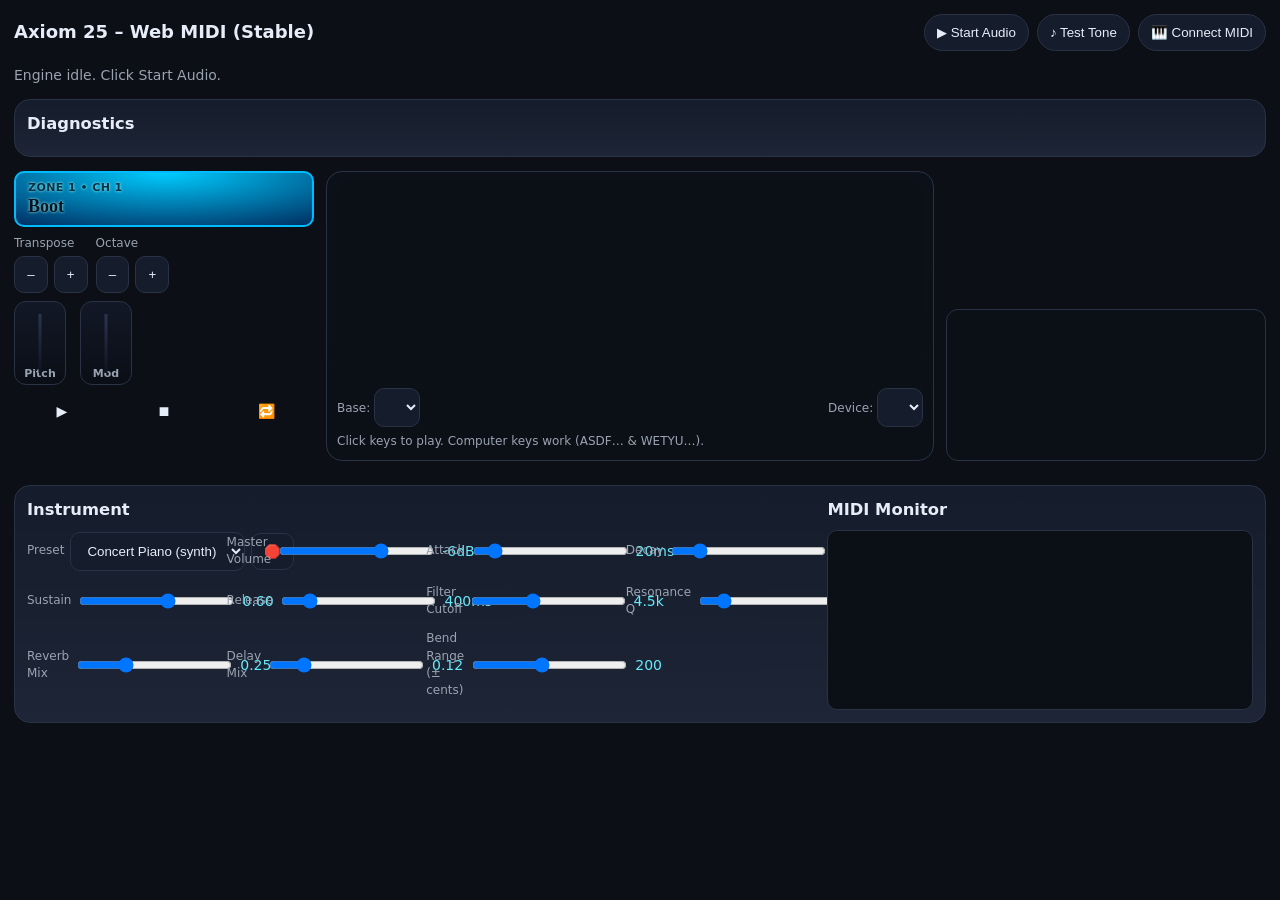
==== commit 9b16075c: "Yew" ====
--- a/index.html
+++ b/index.html
@@ -3,125 +3,125 @@
 <head>
 <meta charset="utf-8" />
 <meta name="viewport" content="width=device-width,initial-scale=1" />
-<title>Axiom 25 — Web MIDI Studio</title>
-<link rel="preconnect" href="https://fonts.googleapis.com">
-<link rel="stylesheet" href="https://fonts.googleapis.com/css2?family=Share+Tech+Mono&family=Inter:wght@400;600;700&display=swap">
+<title>Axiom 25 – Stable Baseline (v13)</title>
 <style>
-:root{--bg:#0d1016;--p1:#192131;--p2:#212a3b;--rim:#2b3448;--t:#e7edf8;--m:#9aa3b2;--a:#6ee7ff;--a2:#a78bfa;--ok:#34d399;--bad:#ff6b6b;--w:#f59e0b;--lcd1:#0cf;--lcd2:#058;--pad:#101827;--padL:#10b981;--key:#f6f7fb;--keyL:#ffe082}
-*{box-sizing:border-box}html,body{margin:0;background:var(--bg);color:var(--t);font:14px/1.45 Inter,system-ui,Segoe UI,Roboto,Arial;min-height:100%}
-.wrap{min-height:100vh;display:flex;flex-direction:column;gap:16px;padding:16px}
-.topbar{display:grid;grid-template-columns:1fr auto auto auto auto;gap:10px;align-items:center}.title{font-weight:700;font-size:20px}
-button,select,input[type=range],textarea{background:var(--p1);color:var(--t);border:1px solid var(--rim);border-radius:10px;padding:10px 12px}button:hover{background:var(--p2);cursor:pointer}.pill{border-radius:999px}.status{color:var(--m)}.ok{color:var(--ok)}.bad{color:var(--bad)}.warn{color:var(--w)}
-.grid{display:grid;gap:16px}
-.device{background:linear-gradient(180deg,#2a3447 0%,#1a2130 55%,#141a26 100%);border:1px solid #111520;border-radius:22px;padding:16px;display:grid;grid-template-columns:300px 1fr 320px;gap:16px}
+:root{--bg:#0c0f16;--p1:#151c2b;--p2:#1d2536;--rim:#2a3245;--hi:#67e8f9;--hi2:#a78bfa;--ok:#34d399;--bad:#ef4444;--w:#f59e0b;--txt:#e7edf8;--mut:#9aa3b2;--key:#f6f7fb;--keyL:#ffe082;--pad:#0f1728;--padL:#10b981}
+*{box-sizing:border-box}html,body{margin:0;background:var(--bg);color:var(--txt);font:14px/1.45 system-ui,Segoe UI,Roboto,Inter,Arial}
+.wrap{min-height:100vh;display:flex;flex-direction:column;gap:14px;padding:14px}
+.top{display:grid;grid-template-columns:1fr auto auto auto;gap:8px;align-items:center}
+.title{font-weight:700;font-size:18px}
+button,select,input[type=range],textarea{background:var(--p1);color:var(--txt);border:1px solid var(--rim);border-radius:10px;padding:10px 12px}
+button:hover{background:var(--p2);cursor:pointer}.pill{border-radius:999px}
+.status{color:var(--mut)}.ok{color:var(--ok)}.bad{color:var(--bad)}.warn{color:var(--w)}
+.card{background:linear-gradient(180deg,var(--p1),var(--p2));border:1px solid var(--rim);border-radius:16px;padding:12px}
+.diag{display:grid;grid-template-columns:repeat(8,1fr);gap:8px}
+.di{background:#0b1323;border:1px solid var(--rim);border-radius:10px;padding:8px;font-size:12px;color:var(--mut)}.di b{display:block;color:#cfe6ff;margin-bottom:3px}
+.device{display:grid;grid-template-columns:300px 1fr 320px;gap:12px}
 @media(max-width:1200px){.device{grid-template-columns:1fr}}
-.lcd{background:radial-gradient(100% 140% at 50% 0%,var(--lcd1) 0%,var(--lcd2) 80%);border:2px solid #0af4;border-radius:10px;padding:10px 12px;color:#00131e;font:700 20px "Share Tech Mono",monospace;text-shadow:0 0 3px #aff}
-.lcd small{display:block;font:600 11px Inter;color:#012635;letter-spacing:.04em;margin-bottom:2px}
-.left{display:grid;grid-template-rows:auto auto auto 1fr;gap:10px}.row{display:flex;gap:10px;align-items:center}.rocker{display:grid;grid-template-columns:1fr 1fr;gap:6px}
-.wheels{display:flex;gap:18px}.wheel{width:54px;height:86px;background:linear-gradient(180deg,#121826,#0a0e16);border:1px solid var(--rim);border-radius:12px;position:relative}.wheel::after{content:"";position:absolute;left:50%;width:4px;height:74%;top:12%;transform:translateX(-50%);background:linear-gradient(180deg,#2a3550,#0e1420)}.wheel .val{position:absolute;left:50%;bottom:4px;transform:translateX(-50%);font:600 11px Inter;color:var(--m)}
-.transport{display:grid;grid-template-columns:repeat(3,1fr);gap:6px}.tbtn{padding:9px 0;border-radius:8px;text-align:center}.tbtn.live{background:#0a1614;border-color:#0d3;color:#0d8}.tbtn.play.live{box-shadow:0 0 0 2px #0f05 inset,0 0 18px #00ff90aa}
-.keysWrap{background:linear-gradient(180deg,#0c1018,#0b0f16);border:1px solid var(--rim);border-radius:16px;padding:12px;display:grid;grid-template-rows:200px auto auto;gap:6px}
-.kb{position:relative;display:flex;gap:2px;padding:10px;border-radius:12px;background:#0b0f16}
-.white{position:relative;flex:1;background:var(--key);border:1px solid #dfe5f6;border-radius:4px}.white.active{background:var(--keyL);box-shadow:inset 0 0 0 2px #f59e0b80,0 0 16px #f59e0b55}
-.black{position:absolute;width:60%;height:64%;right:-30%;top:0;background:linear-gradient(180deg,#1c2130,#0b0f16);border:1px solid #0e1422;border-radius:4px 4px 10px 10px;z-index:2}.black.active{background:#4338ca;box-shadow:inset 0 0 0 2px #a78bfa99,0 0 14px #a78bfa88}
-.legend{display:flex;justify-content:space-between;color:var(--m);font-size:12px}
-.right{display:grid;grid-template-rows:auto auto;gap:10px}
-.knobs{display:grid;grid-template-columns:repeat(4,1fr);gap:10px}.knob{background:#0c111a;border:1px solid var(--rim);border-radius:12px;padding:10px;text-align:center}
-.dial{width:44px;height:44px;margin:0 auto 6px;border-radius:50%;background:radial-gradient(80% 70% at 50% 30%,#2d3548,#161c28);border:1px solid #2b3448;transform:rotate(0deg);position:relative}.dial::after{content:"";position:absolute;width:2px;height:14px;top:6px;left:50%;transform:translateX(-50%);background:var(--a)}
-.knob label{display:block;font-size:11px;color:var(--m)}.mapto{font-size:11px;color:#9cc;margin-top:2px}
-.chip{display:inline-flex;align-items:center;gap:6px;padding:4px 8px;border:1px solid #223047;border-radius:999px;background:#0b0f16;color:#9ec;font-size:11px}.chip .dot{width:6px;height:6px;border-radius:999px;background:linear-gradient(0deg,#6ee7ff,#a78bfa)}.chip:hover{filter:brightness(1.1);cursor:pointer}
-.padsWrap{background:#0b0f16;border:1px solid var(--rim);border-radius:12px;padding:10px}.pads{display:grid;grid-template-columns:repeat(4,1fr);gap:10px}
-.pad{height:64px;border-radius:10px;background:var(--pad);border:1px solid #263143;box-shadow:inset 0 0 0 3px #0a0f18;position:relative}.pad.active{box-shadow:inset 0 0 0 3px var(--padL),0 0 18px #10b98166}.pad small{position:absolute;left:6px;top:6px;color:var(--m);font-size:11px}
-.padTools{display:grid;grid-template-columns:repeat(4,1fr);gap:10px;margin-top:8px}.padTools .cell{display:flex;justify-content:space-between;align-items:center;font-size:12px}
-.card{background:linear-gradient(180deg,var(--p1),var(--p2));border:1px solid var(--rim);border-radius:16px;padding:12px}.card h3{margin:0 0 8px;color:var(--m);font:600 13px/1 Inter}
-.controls{display:grid;gap:8px;grid-template-columns:repeat(4,minmax(0,1fr))}.control{display:grid;grid-template-columns:1fr auto auto;align-items:center;gap:6px}.control label{font-size:12px;color:var(--m)}.val{min-width:3ch;text-align:right;color:var(--a)}
+.lcd{background:radial-gradient(100% 140% at 50% 0%,#0cf 0%,#036 85%);border:2px solid #0bf;border-radius:10px;padding:8px 12px;color:#00131e;font:700 18px ui-monospace,Consolas;text-shadow:0 0 3px #aff}
+.lcd small{display:block;font:600 11px system-ui;color:#013145;letter-spacing:.04em;margin-bottom:2px}
+.left{display:grid;grid-template-rows:auto auto auto 1fr;gap:8px}
+.row{display:flex;gap:8px;align-items:center}.rocker{display:grid;grid-template-columns:1fr 1fr;gap:6px}
+.wheels{display:flex;gap:14px}.wheel{width:52px;height:84px;background:linear-gradient(180deg,#121826,#0a0e16);border:1px solid var(--rim);border-radius:12px;position:relative}.wheel::after{content:"";position:absolute;left:50%;width:3px;height:72%;top:14%;transform:translateX(-50%);background:linear-gradient(180deg,#2a3550,#0e1420)}.wlabel{position:absolute;left:50%;bottom:4px;transform:translateX(-50%);font:600 11px system-ui;color:var(--mut)}
+.transport{display:grid;grid-template-columns:repeat(3,1fr);gap:6px}.tbtn{padding:8px 0;border-radius:8px;text-align:center}
+.keysWrap{background:linear-gradient(180deg,#0c1018,#0b0f16);border:1px solid var(--rim);border-radius:16px;padding:10px;display:grid;grid-template-rows:200px auto auto;gap:6px}
+.kb{position:relative;display:flex;gap:2px;padding:8px;border-radius:12px;background:#0b0f16}
+.white{position:relative;flex:1;background:var(--key);border:1px solid #dfe5f6;border-radius:4px;user-select:none}.white.active{background:var(--keyL);box-shadow:inset 0 0 0 2px #f59e0b80,0 0 16px #f59e0b55}
+.black{position:absolute;width:60%;height:64%;right:-30%;top:0;background:linear-gradient(180deg,#1c2130,#0b0f16);border:1px solid #0e1422;border-radius:4px 4px 10px 10px;z-index:2;user-select:none}.black.active{background:#4338ca;box-shadow:inset 0 0 0 2px #a78bfa99,0 0 14px #a78bfa88}
+.legend{display:flex;justify-content:space-between;color:var(--mut);font-size:12px}
+.right{display:grid;grid-template-rows:auto auto;gap:8px}
+.knobs{display:grid;grid-template-columns:repeat(4,1fr);gap:8px}.knob{background:#0c111a;border:1px solid var(--rim);border-radius:12px;padding:10px;text-align:center}
+.dial{width:42px;height:42px;margin:0 auto 6px;border-radius:50%;background:radial-gradient(80% 70% at 50% 30%,#2d3548,#161c28);border:1px solid #2b3448;transform:rotate(0deg);position:relative}.dial::after{content:"";position:absolute;width:2px;height:13px;top:6px;left:50%;transform:translateX(-50%);background:var(--hi)}
+.knob label{display:block;font-size:11px;color:var(--mut)}.mapto{font-size:11px;color:#9cc;margin-top:2px}
+.chip{display:inline-flex;align-items:center;gap:6px;padding:4px 8px;border:1px solid #223047;border-radius:999px;background:#0b0f16;color:#9ec;font-size:11px}.chip .dot{width:6px;height:6px;border-radius:999px;background:linear-gradient(0deg,#6ee7ff,#a78bfa)}
+.padsWrap{background:#0b0f16;border:1px solid var(--rim);border-radius:12px;padding:10px}
+.pads{display:grid;grid-template-columns:repeat(4,1fr);gap:8px}
+.pad{height:64px;border-radius:10px;background:var(--pad);border:1px solid #263143;box-shadow:inset 0 0 0 3px #0a0f18;position:relative}.pad.active{box-shadow:inset 0 0 0 3px var(--padL),0 0 18px #10b98166}.pad small{position:absolute;left:6px;top:6px;color:var(--mut);font-size:11px}
+.controls{display:grid;gap:8px;grid-template-columns:repeat(4,minmax(0,1fr))}.control{display:grid;grid-template-columns:1fr auto auto;align-items:center;gap:6px}.control label{font-size:12px;color:var(--mut)}.val{min-width:3ch;text-align:right;color:var(--hi)}
 .log{height:180px;overflow:auto;background:#0b0f16;border:1px solid var(--rim);border-radius:10px;padding:8px;font:12px ui-monospace,Consolas,monospace;white-space:pre-wrap}
-.maprow{display:grid;grid-template-columns:1fr auto auto;gap:8px;align-items:center;margin-bottom:6px}.badge{padding:2px 8px;border:1px solid var(--rim);border-radius:999px;background:#0b0f16;color:#9ec}
+.badge{padding:2px 8px;border:1px solid var(--rim);border-radius:999px;background:#0b0f16;color:#9ec}
 .paste{height:110px;resize:vertical}
-/* Diagnostics */
-.diagGrid{display:grid;grid-template-columns:repeat(8,1fr);gap:8px}
-@media(max-width:1200px){.diagGrid{grid-template-columns:repeat(3,1fr)}}
-.diagCell{background:#0b0f16;border:1px solid var(--rim);border-radius:10px;padding:10px;font-size:12px;color:var(--m)}
-.diagCell b{display:block;color:var(--t);margin-bottom:2px}
 </style>
 </head>
 <body>
 <div class="wrap">
-  <div class="topbar">
-    <div class="title">Axiom 25 — Web MIDI Studio</div>
+  <div class="top">
+    <div class="title">Axiom 25 – Web MIDI (Stable)</div>
     <button id="startBtn" class="pill">▶ Start Audio</button>
     <button id="testBtn" class="pill">♪ Test Tone</button>
     <button id="midiBtn" class="pill">🎹 Connect MIDI</button>
-    <button id="rebuildBtn" class="pill">🔧 Rebuild Engine</button>
   </div>
   <div id="status" class="status">Engine idle. Click Start Audio.</div>
-  <div class="card"><h3>Diagnostics</h3><div id="diag" class="diagGrid"></div></div>
+
+  <div class="card">
+    <h3 style="margin:0 0 8px">Diagnostics</h3>
+    <div id="diag" class="diag"></div>
+  </div>
 
   <div class="device">
     <div class="left">
       <div class="lcd" id="lcd"><small>ZONE 1 • CH 1</small>Boot</div>
       <div class="row">
-        <div><div class="status" style="font-size:12px;margin-bottom:4px">Transpose</div>
-          <div class="rocker"><button id="tDown">–</button><button id="tUp">+</button></div></div>
-        <div><div class="status" style="font-size:12px;margin-bottom:4px">Octave</div>
-          <div class="rocker"><button id="oDown">–</button><button id="oUp">+</button></div></div>
-      </div>
-      <div class="wheels"><div class="wheel"><div class="val">Pitch</div></div><div class="wheel"><div class="val">Mod</div></div></div>
-      <div class="transport"><div class="tbtn play" id="play">▶</div><div class="tbtn" id="stop">⏹</div><div class="tbtn" id="loop">🔁</div></div>
-    </div>
+        <div>
+          <div class="status" style="font-size:12px;margin-bottom:4px">Transpose</div>
+          <div class="rocker"><button id="tDown">–</button><button id="tUp">+</button></div>
+        </div>
+        <div>
+          <div class="status" style="font-size:12px;margin-bottom:4px">Octave</div>
+          <div class="rocker"><button id="oDown">–</button><button id="oUp">+</button></div>
+        </div>
+      </div>
+      <div class="wheels">
+        <div class="wheel"><div class="wlabel">Pitch</div></div>
+        <div class="wheel"><div class="wlabel">Mod</div></div>
+      </div>
+      <div class="transport"><div class="tbtn" id="play">▶</div><div class="tbtn" id="stop">⏹</div><div class="tbtn" id="loop">🔁</div></div>
+    </div>
+
     <div class="keysWrap">
       <div id="kb" class="kb"></div>
       <div class="legend"><span>Base: <select id="baseNote"></select></span><span>Device: <select id="midiIn"></select></span></div>
       <div class="legend">Click keys to play. Computer keys work (ASDF… & WETYU…).</div>
     </div>
+
     <div class="right">
       <div class="knobs" id="knobs"></div>
-      <div class="padsWrap"><div class="pads" id="pads"></div><div class="padTools" id="padTools"></div></div>
-    </div>
-  </div>
-
-  <div class="grid" style="grid-template-columns:1.3fr .7fr">
-    <div class="card">
-      <h3>Instrument</h3>
+      <div class="padsWrap">
+        <div class="pads" id="pads"></div>
+      </div>
+    </div>
+  </div>
+
+  <div class="card" style="margin-top:10px;display:grid;grid-template-columns:1.3fr .7fr;gap:10px">
+    <div>
+      <h3 style="margin:0 0 8px">Instrument</h3>
       <div class="controls">
         <div class="control"><label>Preset</label>
           <select id="preset">
-            <option value="piano-lite">Concert Piano (synth)</option>
-            <option value="grand-pad">Warm Pad</option>
-            <option value="bass-mono">Bass (mono)</option>
-            <option value="saw-lead">Saw Lead</option>
-            <option value="square-lead">Square Lead</option>
-            <option value="strings">String Pad</option>
-            <option value="organ">Organ</option>
-            <option value="ep-bell">EP/Bell</option>
-            <option value="pluck">Pluck</option>
-            <option value="drum-only">Drum Pads Only</option>
+            <option value="piano">Concert Piano (synth)</option>
+            <option value="pad">Warm Pad</option>
+            <option value="bass">Bass (mono)</option>
+            <option value="saw">Saw Lead</option>
+            <option value="square">Square Lead</option>
+            <option value="drum">Drum Pads Only</option>
           </select>
           <button id="panic">🛑</button>
         </div>
-        <div class="control"><label>Master Volume <span class="chip map" data-learn="volume"><span class="dot"></span> MAP</span></label><input id="volume" type="range" min="-36" max="6" step="1" value="-6"><div id="volumeVal" class="val">-6dB</div></div>
-        <div class="control"><label>Attack <span class="chip map" data-learn="attack"><span class="dot"></span> MAP</span></label><input id="attack" type="range" min="0" max="2000" step="10" value="20"><div id="attackVal" class="val">20ms</div></div>
-        <div class="control"><label>Decay <span class="chip map" data-learn="decay"><span class="dot"></span> MAP</span></label><input id="decay" type="range" min="0" max="3000" step="10" value="200"><div id="decayVal" class="val">200ms</div></div>
-        <div class="control"><label>Sustain <span class="chip map" data-learn="sustain"><span class="dot"></span> MAP</span></label><input id="sustain" type="range" min="0" max="1" step="0.01" value="0.6"><div id="sustainVal" class="val">0.60</div></div>
-        <div class="control"><label>Release <span class="chip map" data-learn="release"><span class="dot"></span> MAP</span></label><input id="release" type="range" min="10" max="6000" step="10" value="400"><div id="releaseVal" class="val">400ms</div></div>
-        <div class="control"><label>Filter Cutoff <span class="chip map" data-learn="cutoff"><span class="dot"></span> MAP</span></label><input id="cutoff" type="range" min="150" max="12000" step="1" value="4500"><div id="cutoffVal" class="val">4.5k</div></div>
-        <div class="control"><label>Resonance Q <span class="chip map" data-learn="q"><span class="dot"></span> MAP</span></label><input id="q" type="range" min="0.2" max="18" step="0.1" value="0.8"><div id="qVal" class="val">0.8</div></div>
-        <div class="control"><label>Reverb Mix <span class="chip map" data-learn="reverb"><span class="dot"></span> MAP</span></label><input id="reverb" type="range" min="0" max="1" step="0.01" value="0.25"><div id="reverbVal" class="val">0.25</div></div>
-        <div class="control"><label>Delay Mix <span class="chip map" data-learn="delay"><span class="dot"></span> MAP</span></label><input id="delay" type="range" min="0" max="1" step="0.01" value="0.12"><div id="delayVal" class="val">0.12</div></div>
-        <div class="control"><label>Tempo</label><input id="tempo" type="range" min="40" max="200" step="1" value="110"><div id="tempoVal" class="val">110</div></div>
+        <div class="control"><label>Master Volume</label><input id="volume" type="range" min="-36" max="6" step="1" value="-6"><div id="volumeVal" class="val">-6dB</div></div>
+        <div class="control"><label>Attack</label><input id="attack" type="range" min="0" max="2000" step="10" value="20"><div id="attackVal" class="val">20ms</div></div>
+        <div class="control"><label>Decay</label><input id="decay" type="range" min="0" max="3000" step="10" value="200"><div id="decayVal" class="val">200ms</div></div>
+        <div class="control"><label>Sustain</label><input id="sustain" type="range" min="0" max="1" step="0.01" value="0.6"><div id="sustainVal" class="val">0.60</div></div>
+        <div class="control"><label>Release</label><input id="release" type="range" min="10" max="6000" step="10" value="400"><div id="releaseVal" class="val">400ms</div></div>
+        <div class="control"><label>Filter Cutoff</label><input id="cutoff" type="range" min="150" max="12000" step="1" value="4500"><div id="cutoffVal" class="val">4.5k</div></div>
+        <div class="control"><label>Resonance Q</label><input id="q" type="range" min="0.2" max="18" step="0.1" value="0.8"><div id="qVal" class="val">0.8</div></div>
+        <div class="control"><label>Reverb Mix</label><input id="reverb" type="range" min="0" max="1" step="0.01" value="0.25"><div id="reverbVal" class="val">0.25</div></div>
+        <div class="control"><label>Delay Mix</label><input id="delay" type="range" min="0" max="1" step="0.01" value="0.12"><div id="delayVal" class="val">0.12</div></div>
         <div class="control"><label>Bend Range (± cents)</label><input id="bendRange" type="range" min="50" max="400" step="10" value="200"><div id="bendRangeVal" class="val">200</div></div>
       </div>
     </div>
-    <div class="card">
-      <h3>MIDI Monitor</h3>
+    <div>
+      <h3 style="margin:0 0 8px">MIDI Monitor</h3>
       <div id="log" class="log"></div>
-      <h3 style="margin-top:10px">Mappings Hub (click MAP then move a control / hit a pad)</h3>
-      <div id="mapList"></div>
-      <div class="row" style="margin-top:6px"><button id="exportBtn">⬇️ Export JSON</button><button id="importBtn">⬆️ Import JSON</button></div>
-      <h3 style="margin-top:10px">Pad Mapping (quick view)</h3>
-      <div id="padMap"></div>
-      <h3 style="margin-top:10px">Paste box</h3>
-      <textarea id="pastebox" class="paste" placeholder="Paste logs/notes here. Stays local."></textarea>
     </div>
   </div>
 </div>
@@ -129,152 +129,127 @@
 <script>
 (function(){
   const $=s=>document.querySelector(s), $$=s=>Array.from(document.querySelectorAll(s));
-  const log=(...a)=>{const L=$('#log');if(!L) return;L.textContent+=a.join(' ')+'
-';L.scrollTop=L.scrollHeight};
-  const say=(html,cls='')=>{const st=$('#status');if(st) st.innerHTML=cls?`<span class="${cls}">${html}</span>`:html};
+  const log=(...a)=>{const L=$('#log'); if(!L) return; L.textContent+=a.join(' ')+'
+'; L.scrollTop=L.scrollHeight};
+  const say=(html,cls='')=>{$('#status').innerHTML=cls?`<span class="${cls}">${html}</span>`:html};
   const fmtMs=v=>`${Math.round(v)}ms`, fmtHz=v=>v>=1000?(v/1000).toFixed(1)+'k':Math.round(v), clamp=(v,lo,hi)=>Math.max(lo,Math.min(hi,v));
+  const midiToFreq=m=>440*Math.pow(2,(m-69)/12);
 
   // Diagnostics
   window.__lastErr='—';
-  const diagCells=[['Secure',()=>String(window.isSecureContext)],['Host',()=>location.hostname||'(file)'],['Protocol',()=>location.protocol],['Engine',()=>window.Eng?Eng.mode:'—'],['AudioState',()=>Eng?.ctx?.state||'—'],['WebMIDI',()=>('requestMIDIAccess'in navigator)?'yes':'no'],['Buttons',()=>window.__btnsBound?'yes':'no'],['LastErr',()=>window.__lastErr]];
-  function refreshDiag(extra={}){const d=$('#diag');if(!d) return;const base=diagCells.map(([k,f])=>`<div class=diagCell><b>${k}</b>${f()}</div>`).join('');const tail=Object.entries(extra).map(([k,v])=>`<div class=diagCell><b>${k}</b>${v}</div>`).join('');d.innerHTML=base+tail}
-  refreshDiag();
-
-  // WebAudio engine
+  function diag(){const cells=[
+    ['Secure',String(window.isSecureContext)],
+    ['Host',location.hostname||'(file)'],
+    ['Protocol',location.protocol],
+    ['Engine',window.Eng?Eng.mode:'—'],
+    ['AudioState',Eng?.ctx?.state||'—'],
+    ['WebMIDI',('requestMIDIAccess'in navigator)?'yes':'no'],
+    ['Buttons','yes'],
+    ['LastErr',window.__lastErr]
+  ]; $('#diag').innerHTML=cells.map(([k,v])=>`<div class=di><b>${k}</b>${v}</div>`).join('') }
+
+  // --- WebAudio Synth (simple, robust) ---
   const dB=g=>Math.pow(10,g/20);
-  function makeIR(ctx,seconds=2,decay=2){const rate=ctx.sampleRate,len=rate*seconds,buf=ctx.createBuffer(2,len,rate);for(let c=0;c<2;c++){const ch=buf.getChannelData(c);for(let i=0;i<len;i++){ch[i]=(Math.random()*2-1)*Math.pow(1-i/len,decay)}}return buf}
+  function makeIR(ctx,seconds=1.8,decay=2.2){const rate=ctx.sampleRate,len=rate*seconds,buf=ctx.createBuffer(2,len,rate);for(let c=0;c<2;c++){const ch=buf.getChannelData(c);for(let i=0;i<len;i++){ch[i]=(Math.random()*2-1)*Math.pow(1-i/len,decay)} }return buf}
   function now(ctx){return ctx.currentTime}
-  window.Eng={mode:'wa',ctx:null,master:null,comp:null,filter:null,dry:null,rev:null,revGain:null,del:null,delGain:null,fb:null,
-    env:{a:0.02,d:0.2,s:0.6,r:0.4}, cutoff:4500, q:0.8, volume:-6, bend:0, modDepth:0,
-    voices:new Map(), sustain:false, sustained:new Set(), preset:'piano-lite',
-    init(){ if(this.ctx) return; const AC=window.AudioContext||window.webkitAudioContext; try{this.ctx=new AC()}catch(e){window.__lastErr=e.message; refreshDiag(); throw e}
-      this.ctx.onstatechange=()=>refreshDiag();
-      this.comp=this.ctx.createDynamicsCompressor(); this.comp.threshold.value=-14; this.comp.ratio.value=3; this.comp.attack.value=0.003; this.comp.release.value=0.25;
+
+  window.Eng={mode:'wa',ctx:null,comp:null,master:null,filter:null,rev:null,revGain:null,del:null,delGain:null,fb:null,
+    env:{a:0.02,d:0.2,s:0.6,r:0.4}, cutoff:4500, q:0.8, volume:-6, bend:0, bendRange:200, modDepth:0,
+    voices:new Map(), sustain:false, sustained:new Set(), preset:'piano',
+    init(){ if(this.ctx) return; const AC=window.AudioContext||window.webkitAudioContext; try{this.ctx=new AC()}catch(e){window.__lastErr=e.message; diag(); throw e}
+      this.comp=this.ctx.createDynamicsCompressor(); this.comp.threshold.value=-16; this.comp.ratio.value=3; this.comp.attack.value=0.003; this.comp.release.value=0.25;
       this.master=this.ctx.createGain(); this.master.gain.value=dB(this.volume);
       this.comp.connect(this.master).connect(this.ctx.destination);
       this.filter=this.ctx.createBiquadFilter(); this.filter.type='lowpass'; this.filter.frequency.value=this.cutoff; this.filter.Q.value=this.q;
-      this.dry=this.ctx.createGain(); this.dry.gain.value=1; this.filter.connect(this.dry).connect(this.comp);
-      this.rev=this.ctx.createConvolver(); this.rev.buffer=makeIR(this.ctx,2.2,2.5); this.revGain=this.ctx.createGain(); this.revGain.gain.value=0.25; this.filter.connect(this.rev); this.rev.connect(this.revGain).connect(this.comp);
+      const dry=this.ctx.createGain(); dry.gain.value=1; this.filter.connect(dry).connect(this.comp);
+      this.rev=this.ctx.createConvolver(); this.rev.buffer=makeIR(this.ctx); this.revGain=this.ctx.createGain(); this.revGain.gain.value=0.25; this.filter.connect(this.rev); this.rev.connect(this.revGain).connect(this.comp);
       this.del=this.ctx.createDelay(1.0); this.del.delayTime.value=0.25; this.fb=this.ctx.createGain(); this.fb.gain.value=0.28; this.delGain=this.ctx.createGain(); this.delGain.gain.value=0.12; this.filter.connect(this.del); this.del.connect(this.fb).connect(this.del); this.del.connect(this.delGain).connect(this.comp);
+      this.ctx.onstatechange=diag;
     },
-    async start(){ try{this.init(); await this.ctx.resume(); if(this.ctx.state!=='running'){await this.ctx.resume()} return this.ctx.state==='running'}catch(e){window.__lastErr=e.message; refreshDiag(); throw e}},
-    setEnv(a,d,s,r){Object.assign(this.env,{a:a/1000,d:d/1000,s,r:r/1000});}, setCutoff(v){this.cutoff=v; if(this.filter) this.filter.frequency.value=v}, setQ(v){this.q=v; if(this.filter) this.filter.Q.value=v}, setVolume(db){this.volume=db; if(this.master) this.master.gain.value=dB(db)}, setReverb(w){if(this.revGain) this.revGain.gain.value=w}, setDelay(w){if(this.delGain) this.delGain.gain.value=w}, setTempo(bpm){}, setBendRange(c){this.bendRange=c}, setModDepth(x){this.modDepth=x}, setSustain(on){this.sustain=on; if(!on){ for(const m of Array.from(this.sustained)){ this.noteOff(m) } }}, setPreset(p){this.preset=p},
-    _makeVoice(midi,vel){const ctx=this.ctx,t=now(ctx); const freq=440*Math.pow(2,(midi-69)/12); const osc=ctx.createOscillator(); const g=ctx.createGain(); g.gain.cancelScheduledValues(t); g.gain.setValueAtTime(0,t); g.gain.linearRampToValueAtTime(Math.max(0.1,vel), t+this.env.a); g.gain.linearRampToValueAtTime(Math.max(0.001,this.env.s), t+this.env.a+this.env.d);
-      let type='sine'; if(this.preset==='saw-lead'||this.preset==='grand-pad') type='sawtooth'; else if(this.preset==='square-lead'||this.preset==='organ'||this.preset==='bass-mono') type='square'; else if(this.preset==='strings'||this.preset==='piano-lite') type='triangle';
-      osc.type=type; osc.frequency.value=freq; osc.detune.value=this.bend;
-      const lfo=ctx.createOscillator(); lfo.frequency.value=5; const lfoGain=ctx.createGain(); lfoGain.gain.value=this.modDepth*50; lfo.connect(lfoGain).connect(osc.detune); lfo.start();
-      osc.connect(g).connect(this.filter); osc.start(); return {osc,g,lfo,lfoGain,midi}
-    },
-    noteOn(midi,vel01){this.init(); if(this.preset==='drum-only'){this._drum(midi,vel01);return} const v=this._makeVoice(midi,vel01); this.voices.set(midi,v)},
-    noteOff(midi){const v=this.voices.get(midi); if(!v){if(this.sustain) this.sustained.delete(midi); return} const ctx=this.ctx,t=now(ctx); if(this.sustain){this.sustained.add(midi); return} v.g.gain.cancelScheduledValues(t); v.g.gain.setTargetAtTime(0,t, Math.max(0.01,this.env.r)); const stopAt=t+this.env.r+0.05; try{v.osc.stop(stopAt); v.lfo.stop(stopAt)}catch(_){} setTimeout(()=>{try{v.osc.disconnect(); v.lfo.disconnect(); v.g.disconnect()}catch(_){}}, (this.env.r+0.1)*1000); this.voices.delete(midi)},
-    releaseAll(){for(const m of Array.from(this.voices.keys())) this.noteOff(m)},
-    bendTo(cents){this.bend=cents; for(const v of this.voices.values()){try{v.osc.detune.value=cents}catch(_){}}},
-    _drum(midi,vel){const ctx=this.ctx; const v=vel; const t=now(ctx);
-      const mkNoise=(dur)=>{const len=ctx.sampleRate*dur,buf=ctx.createBuffer(1,len,ctx.sampleRate),ch=buf.getChannelData(0);for(let i=0;i<len;i++){ch[i]=(Math.random()*2-1)}const src=ctx.createBufferSource();src.buffer=buf;return src};
-      const out=this.comp;
-      if(midi===36){const o=ctx.createOscillator(), g=ctx.createGain(); o.type='sine'; o.frequency.setValueAtTime(120,t); o.frequency.exponentialRampToValueAtTime(40,t+0.12); g.gain.setValueAtTime(0,t); g.gain.linearRampToValueAtTime(0.9*v,t+0.005); g.gain.exponentialRampToValueAtTime(0.0001,t+0.25); o.connect(g).connect(out); o.start(t); o.stop(t+0.3)}
-      else if(midi===38){const n=mkNoise(0.2); const bp=ctx.createBiquadFilter(); bp.type='bandpass'; bp.frequency.value=1800; const g=ctx.createGain(); g.gain.value=0.5*v; n.connect(bp).connect(g).connect(out); n.start(t); n.stop(t+0.2)}
-      else if(midi===42||midi===46){const n=mkNoise(midi===42?0.06:0.25); const hp=ctx.createBiquadFilter(); hp.type='highpass'; hp.frequency.value=6000; const g=ctx.createGain(); g.gain.value=(midi===42?0.35:0.3)*v; n.connect(hp).connect(g).connect(out); n.start(t); n.stop(t+(midi===42?0.06:0.28))}
-      else if(midi===39){const n=mkNoise(0.12); const g=ctx.createGain(); g.gain.value=0.5*v; n.connect(g).connect(out); n.start(t); n.stop(t+0.12)}
-    },
-    testBeep(){this.init(); const o=this.ctx.createOscillator(), g=this.ctx.createGain(); g.gain.value=0.12; o.connect(g).connect(this.ctx.destination); o.frequency.value=880; o.start(); setTimeout(()=>{try{o.stop()}catch(_){ }},150)}
+    async start(){ this.init(); await this.ctx.resume(); if(this.ctx.state!=='running'){await this.ctx.resume()} return this.ctx.state==='running' },
+    setEnv(a,d,s,r){Object.assign(this.env,{a:a/1000,d:d/1000,s,r:r/1000});}, setCutoff(v){this.cutoff=v; if(this.filter) this.filter.frequency.value=v}, setQ(v){this.q=v; if(this.filter) this.filter.Q.value=v}, setVolume(db){this.volume=db; if(this.master) this.master.gain.value=dB(db)}, setReverb(w){if(this.revGain) this.revGain.gain.value=w}, setDelay(w){if(this.delGain) this.delGain.gain.value=w}, setBendRange(c){this.bendRange=c}, setModDepth(x){this.modDepth=x}, setSustain(on){this.sustain=on; if(!on){ for(const m of Array.from(this.sustained)){ this._releaseNow(m) } this.sustained.clear() } }, setPreset(p){this.preset=p},
+    _voiceFor(midi,vel){const ctx=this.ctx,t=now(ctx); const g=ctx.createGain(); g.gain.cancelScheduledValues(t); g.gain.setValueAtTime(0,t); g.gain.linearRampToValueAtTime(Math.max(0.1,vel), t+this.env.a); g.gain.linearRampToValueAtTime(Math.max(0.001,this.env.s), t+this.env.a+this.env.d);
+      const osc=ctx.createOscillator(); let type='sine'; if(this.preset==='saw'||this.preset==='pad') type='sawtooth'; else if(this.preset==='square'||this.preset==='bass') type='square'; else if(this.preset==='piano') type='triangle'; osc.type=type; osc.frequency.value=midiToFreq(midi); osc.detune.value=this.bend; const lfo=ctx.createOscillator(); lfo.frequency.value=5; const lfoGain=ctx.createGain(); lfoGain.gain.value=this.modDepth*50; lfo.connect(lfoGain).connect(osc.detune); lfo.start(); osc.connect(g).connect(this.filter); osc.start(); return {osc,g,lfo,lfoGain} },
+    noteOn(midi,vel01=0.7){ this.init(); if(this.preset==='drum'){this._drum(midi,vel01);return} const v=this._voiceFor(midi,vel01); this.voices.set(midi,v) },
+    _releaseNow(midi){const v=this.voices.get(midi); if(!v) return; const t=now(this.ctx); v.g.gain.cancelScheduledValues(t); v.g.gain.setTargetAtTime(0,t, Math.max(0.01,this.env.r)); const stopAt=t+this.env.r+0.05; try{v.osc.stop(stopAt); v.lfo.stop(stopAt)}catch(_){ } setTimeout(()=>{try{v.osc.disconnect(); v.lfo.disconnect(); v.g.disconnect()}catch(_){ }}, (this.env.r+0.1)*1000); this.voices.delete(midi) },
+    noteOff(midi){ if(this.sustain){this.sustained.add(midi); return} this._releaseNow(midi) },
+    releaseAll(){ for(const m of Array.from(this.voices.keys())) this._releaseNow(m) },
+    bendTo(cents){ this.bend=cents; for(const v of this.voices.values()){ try{v.osc.detune.value=cents}catch(_){ } } },
+    _drum(midi,vel){const ctx=this.ctx; const t=now(ctx); const mkNoise=(dur)=>{const len=ctx.sampleRate*dur,buf=ctx.createBuffer(1,len,ctx.sampleRate),ch=buf.getChannelData(0);for(let i=0;i<len;i++){ch[i]=(Math.random()*2-1)}const src=ctx.createBufferSource();src.buffer=buf;return src}; const out=this.comp; if(midi===36){const o=ctx.createOscillator(), g=ctx.createGain(); o.type='sine'; o.frequency.setValueAtTime(120,t); o.frequency.exponentialRampToValueAtTime(40,t+0.12); g.gain.setValueAtTime(0,t); g.gain.linearRampToValueAtTime(0.9*vel,t+0.005); g.gain.exponentialRampToValueAtTime(0.0001,t+0.25); o.connect(g).connect(out); o.start(t); o.stop(t+0.3)} else if(midi===38){const n=mkNoise(0.2); const bp=ctx.createBiquadFilter(); bp.type='bandpass'; bp.frequency.value=1800; const g=ctx.createGain(); g.gain.value=0.5*vel; n.connect(bp).connect(g).connect(out); n.start(t); n.stop(t+0.2)} else if(midi===42||midi===46){const n=mkNoise(midi===42?0.06:0.25); const hp=ctx.createBiquadFilter(); hp.type='highpass'; hp.frequency.value=6000; const g=ctx.createGain(); g.gain.value=(midi===42?0.35:0.3)*vel; n.connect(hp).connect(g).connect(out); n.start(t); n.stop(t+(midi===42?0.06:0.28))} else if(midi===39){const n=mkNoise(0.12); const g=ctx.createGain(); g.gain.value=0.5*vel; n.connect(g).connect(out); n.start(t); n.stop(t+0.12)} },
+    test(){ this.init(); const o=this.ctx.createOscillator(), g=this.ctx.createGain(); g.gain.value=0.12; o.frequency.value=880; o.connect(g).connect(this.ctx.destination); o.start(); setTimeout(()=>{try{o.stop()}catch(_){ }},150) }
   };
 
-  // UI builders
-  const state={midi:null,input:null,ch:1,transpose:0,octave:0,held:new Set(),
-    baseMidi:parseInt(localStorage.getItem('axiomBaseMidi')||'60',10),
-    ccMap:JSON.parse(localStorage.getItem('axiomCCMap')||'null')||{16:'cutoff',17:'q',18:'attack',19:'decay',20:'sustain',21:'release',22:'reverb',23:'delay'},
-    ccVals:JSON.parse(localStorage.getItem('axiomCCVals')||'null')||{}, ccMode:{},
-    learnParam:null,learnAction:null,learnPadIndex:null,
-    padMap:JSON.parse(localStorage.getItem('axiomPadMap')||'null')||[
-      {midi:36,name:'Kick',type:'kick'},{midi:38,name:'Snare',type:'snare'},
-      {midi:42,name:'CH',type:'hhc'},{midi:46,name:'OH',type:'hho'},
-      {midi:41,name:'LT',type:'toml'},{midi:43,name:'HT',type:'tomh'},
-      {midi:39,name:'Clap',type:'clap'},{midi:49,name:'Crash',type:'crash'}],
-    actions:JSON.parse(localStorage.getItem('axiomActions')||'null')||{play:{type:'cc',id:118},stop:{type:'cc',id:117},loop:{type:'cc',id:116},sustain:{type:'cc',id:64},mod:{type:'cc',id:1},bend:{type:'pb',id:null},octaveUp:{type:'none',id:null},octaveDown:{type:'none',id:null},transposeUp:{type:'none',id:null},transposeDown:{type:'none',id:null}},
-    bendRange:200,modDepth:0
-  };
-  const kb=$('#kb'), knobs=$('#knobs'), pads=$('#pads'), padTools=$('#padTools');
-  function buildKeys(){kb.innerHTML='';const W=[0,2,4,5,7,9,11],B={1:1,3:1,6:1,8:1,10:1};for(let i=0;i<25;i++){const n=state.baseMidi+i,s=n%12;if(W.includes(s)){const w=document.createElement('div');w.className='white';w.dataset.midi=n;kb.appendChild(w);const next=(s+1)%12;if(B[next]){const b=document.createElement('div');b.className='black';b.dataset.midi=n+1;w.appendChild(b);}}}} buildKeys();
-  function midiVisible(m){return m>=state.baseMidi-1&&m<state.baseMidi+32}function keyEl(m){return kb.querySelector(`[data-midi="${m}"]`)}function flashKey(m,on){if(!midiVisible(m))return;const el=keyEl(m);if(!el)return;el.classList.toggle('active',!!on)}
-  function setDial(ccOrIdx,val01){const idx=(typeof ccOrIdx==='number'&&ccOrIdx>=16)?ccOrIdx-16:ccOrIdx;const d=knobs.querySelector(`.dial[data-idx="${idx}"]`);if(!d)return;d.style.transform=`rotate(${(-135+val01*270)}deg)`}
-  function buildKnobs(){knobs.innerHTML='';for(let i=0;i<8;i++){const cc=16+i,map=state.ccMap[cc]||'—';const box=document.createElement('div');box.className='knob';box.innerHTML=`<div class="dial" data-idx="${i}"></div><label>K${i+1}</label><div class="mapto">${map}</div><span class="chip map" data-learn-cc="${cc}"><span class="dot"></span> MAP</span>`;knobs.appendChild(box);const v=(state.ccVals[cc]!==undefined)?state.ccVals[cc]/127:0.5;setDial(i,v)}knobs.addEventListener('click',e=>{const cc=e.target.closest('.map')?.dataset.learnCc;if(!cc)return;state.learnParam={param:state.ccMap[cc]||'cutoff',ccTarget:+cc};say(`Learning: move a control to map to K${(+cc-15)} (CC${cc}).`,'warn')})} buildKnobs();
-  function buildPads(){pads.innerHTML='';for(let i=0;i<8;i++){const p=document.createElement('div');p.className='pad';p.dataset.index=i;p.innerHTML=`<small>${state.padMap[i].name}</small>`;p.onmousedown=()=>triggerPad(state.padMap[i].type,1);p.ontouchstart=()=>triggerPad(state.padMap[i].type,1);pads.appendChild(p)}} buildPads();
-  function buildPadTools(){padTools.innerHTML='';for(let i=0;i<8;i++){const c=document.createElement('div');c.className='cell';c.innerHTML=`<span>Pad ${i+1} <span class="badge">MIDI ${state.padMap[i].midi}</span></span><span class="chip map" data-learn-pad="${i}"><span class="dot"></span> MAP</span>`;padTools.appendChild(c)}padTools.addEventListener('click',e=>{const idx=e.target.closest('.map')?.dataset.learnPad;if(idx==null)return;state.learnPadIndex=+idx;say(`Pad ${+idx+1}: hit a hardware pad to bind.`,'warn')})} buildPadTools();
-  function flashPad(i){const el=pads.querySelector(`.pad[data-index="${i}"]`);if(!el)return;el.classList.add('active');setTimeout(()=>el.classList.remove('active'),120)}
-
-  // Computer keyboard
+  // --- State
+  const state={midi:null,input:null,ch:1,transpose:0,octave:0,held:new Set(), base:60, bendRange:200};
+
+  // --- UI build: keys
+  const kb=$('#kb'); function buildKeys(){ kb.innerHTML=''; const W=[0,2,4,5,7,9,11], B={1:1,3:1,6:1,8:1,10:1}; for(let i=0;i<25;i++){ const n=state.base+i, s=n%12; if(W.includes(s)){ const w=document.createElement('div'); w.className='white'; w.dataset.midi=n; kb.appendChild(w); const next=(s+1)%12; if(B[next]){ const b=document.createElement('div'); b.className='black'; b.dataset.midi=n+1; w.appendChild(b);} } } }
+  buildKeys();
+  function midiVisible(m){return m>=state.base-1&&m<state.base+32} function keyEl(m){return kb.querySelector(`[data-midi="${m}"]`)} function flashKey(m,on){if(!midiVisible(m))return; const el=keyEl(m); if(!el)return; el.classList.toggle('active',!!on)}
+
+  kb.addEventListener('mousedown',async e=>{const t=e.target.closest('[data-midi]'); if(!t) return; await Eng.start(); const m=+t.dataset.midi; playOn(m,110); const up=()=>{playOff(m); window.removeEventListener('mouseup',up)}; window.addEventListener('mouseup',up)});
+  kb.addEventListener('touchstart',async e=>{const t=e.target.closest('[data-midi]'); if(!t) return; await Eng.start(); playOn(+t.dataset.midi,110)},{passive:true});
+  kb.addEventListener('touchend',e=>{const t=e.target.closest('[data-midi]'); if(!t) return; playOff(+t.dataset.midi)});
+
+  // --- Computer keys
   const keyW='asdfghjkl;'.split(''), keyB='wetyuop'.split(''), offW=[0,2,4,5,7,9,11,12,14,16], offB=[1,3,6,8,10,13,15];
-  window.addEventListener('keydown',async e=>{if(e.repeat)return;const k=e.key.toLowerCase();const iw=keyW.indexOf(k),ib=keyB.indexOf(k);let m=null;if(iw>-1)m=state.baseMidi+offW[iw];else if(ib>-1)m=state.baseMidi+offB[ib];if(m!=null){await Eng.start();noteOn(m,110)}});
-  window.addEventListener('keyup',e=>{const k=e.key.toLowerCase();const iw=keyW.indexOf(k),ib=keyB.indexOf(k);let m=null;if(iw>-1)m=state.baseMidi+offW[iw];else if(ib>-1)m=state.baseMidi+offB[ib];if(m!=null)noteOff(m)});
-
-  // Notes via Eng
+  window.addEventListener('keydown',async e=>{if(e.repeat) return; const k=e.key.toLowerCase(); const iw=keyW.indexOf(k), ib=keyB.indexOf(k); let m=null; if(iw>-1)m=state.base+offW[iw]; else if(ib>-1)m=state.base+offB[ib]; if(m!=null){await Eng.start(); playOn(m,110)}});
+  window.addEventListener('keyup',e=>{const k=e.key.toLowerCase(); const iw=keyW.indexOf(k), ib=keyB.indexOf(k); let m=null; if(iw>-1)m=state.base+offW[iw]; else if(ib>-1)m=state.base+offB[ib]; if(m!=null)playOff(m)});
+
+  // --- Notes
   function eff(m){return m+state.transpose+state.octave*12}
-  function noteOn(m,vel=100){ if(state.learnPadIndex!==null){state.padMap[state.learnPadIndex].midi=m;saveAll();buildPads();buildPadTools();buildPadMapList();state.learnPadIndex=null;say('Pad mapped to MIDI '+m,'ok');return} if(state.learnAction){state.actions[state.learnAction]={type:'note',id:m};saveAll();renderMappings();say(`Mapped ${state.learnAction} to Note ${m}.`,'ok');state.learnAction=null;return} for(const[k,a]of Object.entries(state.actions)){if(a.type==='note'&&a.id===m){triggerAction(k);return}} const v=vel/127; m=eff(m); const pi=state.padMap.findIndex(p=>p.midi===m); if(pi!==-1){triggerPad(state.padMap[pi].type,v);flashPad(pi);lcd('PAD',`m${m} v${vel}`);return} if($('#preset').value==='drum-only'){Eng.setPreset('drum-only');return} Eng.setPreset($('#preset').value); Eng.noteOn(m,v); state.held.add(m); flashKey(m,true); lcd('NOTE',`m${m} v${vel}`) }
-  function noteOff(m){ m=eff(m); if(!state.held.has(m)){flashKey(m,false);return} if(Eng.sustain){flashKey(m,false);return} try{Eng.noteOff(m)}catch(_){ } state.held.delete(m); flashKey(m,false) }
-  function allOff(){try{Eng.releaseAll()}catch(_){ } state.held.clear(); $$('.white,.black,.pad').forEach(el=>el.classList.remove('active'))}
-  function triggerPad(type,v){ const map={kick:36,snare:38,hhc:42,hho:46,clap:39}; const m=map[type]||36; Eng.setPreset('drum-only'); Eng.noteOn(m,v) }
-
-  // Param wiring
-  function hs(id,fmt,on){const el=$('#'+id),lab=$('#'+id+'Val');const apply=()=>{lab.textContent=fmt(+el.value);on(+el.value)};el.addEventListener('input',apply);apply()}
-  hs('volume',v=>`${v}dB`,v=>Eng.setVolume(v)); hs('attack',fmtMs,v=>Eng.setEnv(v,+$('#decay').value,+$('#sustain').value,+$('#release').value)); hs('decay',fmtMs,v=>Eng.setEnv(+$('#attack').value,v,+$('#sustain').value,+$('#release').value)); hs('sustain',v=>v.toFixed(2),v=>Eng.setEnv(+$('#attack').value,+$('#decay').value,v,+$('#release').value)); hs('release',fmtMs,v=>Eng.setEnv(+$('#attack').value,+$('#decay').value,+$('#sustain').value,v)); hs('cutoff',fmtHz,v=>Eng.setCutoff(v)); hs('q',v=>v.toFixed(1),v=>Eng.setQ(v)); hs('reverb',v=>v.toFixed(2),v=>Eng.setReverb(v)); hs('delay',v=>v.toFixed(2),v=>Eng.setDelay(v)); hs('tempo',v=>String(v),v=>{}); hs('bendRange',v=>String(v),v=>state.bendRange=v);
-  $('#preset').addEventListener('change',()=>{Eng.setPreset($('#preset').value)}); $('#panic').addEventListener('click',allOff);
-
-  // Mapping hub
-  function buildPadMapList(){const root=$('#padMap');root.innerHTML='';state.padMap.forEach((p,i)=>{const r=document.createElement('div');r.className='maprow';r.innerHTML=`<div>${p.name}</div><div class="badge">MIDI ${p.midi}</div><span class="chip map" data-learn-pad="${i}"><span class="dot"></span> MAP</span>`;root.appendChild(r)});root.addEventListener('click',e=>{const idx=e.target.closest('.map')?.dataset.learnPad;if(idx==null)return;state.learnPadIndex=+idx;say(`Pad ${+idx+1}: hit a hardware pad to bind.`,'warn')})}
-  function renderMappings(){const root=$('#mapList');root.innerHTML='';[['play','Play'],['stop','Stop'],['loop','Loop'],['sustain','Sustain'],['mod','Mod'],['bend','Bend (PB/CC)'],['octaveUp','Octave +'],['octaveDown','Octave –'],['transposeUp','Transpose +'],['transposeDown','Transpose –']].forEach(([k,l])=>{const a=state.actions[k];const tag=a.type==='cc'?`CC ${a.id}`:a.type==='note'?`Note ${a.id}`:a.type==='pb'?'Pitch Bend':'—';const r=document.createElement('div');r.className='maprow';r.innerHTML=`<div>${l}</div><div class="badge">${tag}</div><span class="chip map" data-learn-action="${k}"><span class="dot"></span> MAP</span>`;root.appendChild(r)});root.addEventListener('click',e=>{const act=e.target.closest('.map')?.dataset.learnAction;if(!act)return;state.learnAction=act;say(`Learning ${act}: send a control (CC/Note), or move pitch wheel for Bend.`,'warn')})}
-  renderMappings(); buildPadMapList();
-
-  // Base note picker
-  (function(){const sel=$('#baseNote');for(let m=36;m<=72;m++){const o=document.createElement('option');o.value=m;o.textContent=`MIDI ${m}`;sel.appendChild(o)}sel.value=String(state.baseMidi);sel.addEventListener('change',()=>{state.baseMidi=parseInt(sel.value,10);localStorage.setItem('axiomBaseMidi',String(state.baseMidi));buildKeys()})})();
-
-  // Transport
-  let metroOn=false, tempo=+$('#tempo').value; function startMetro(){const ctx=Eng.ctx; if(!ctx) return; let step=0; function tick(){ if(!metroOn) return; const o=ctx.createOscillator(), g=ctx.createGain(); g.gain.value= step%4===0?0.2:0.1; o.frequency.value= step%4===0?1200:800; o.connect(g).connect(ctx.destination); o.start(); setTimeout(()=>{try{o.stop()}catch(_){}},40); step++; setTimeout(tick, 60000/tempo/4) } metroOn=true; tick() }
-
-  // MIDI
-  const saveAll=()=>{localStorage.setItem('axiomCCMap',JSON.stringify(state.ccMap));localStorage.setItem('axiomCCVals',JSON.stringify(state.ccVals));localStorage.setItem('axiomPadMap',JSON.stringify(state.padMap));localStorage.setItem('axiomActions',JSON.stringify(state.actions))};
+  function playOn(m,vel=100){ const mv=eff(m); if($('#preset').value==='drum'){Eng.setPreset('drum'); Eng.noteOn(mv,vel/127); flashKey(mv,true); lcd('PAD',`m${mv} v${vel}`); return} Eng.setPreset($('#preset').value); Eng.noteOn(mv,vel/127); state.held.add(mv); flashKey(mv,true); lcd('NOTE',`m${mv} v${vel}`) }
+  function playOff(m){ const mv=eff(m); if(!state.held.has(mv)){flashKey(mv,false); return} if(Eng.sustain){flashKey(mv,false); return} Eng.noteOff(mv); state.held.delete(mv); flashKey(mv,false) }
+  function allOff(){ Eng.releaseAll(); state.held.clear(); $$('.white,.black,.pad').forEach(el=>el.classList.remove('active')) }
+
+  // --- Pads (click to audition)
+  const padLayout=[{m:36,n:'Kick'},{m:38,n:'Snare'},{m:42,n:'CH'},{m:46,n:'OH'},{m:39,n:'Clap'},{m:41,n:'LT'},{m:43,n:'HT'},{m:49,n:'Crash'}];
+  const pads=$('#pads'); pads.innerHTML=''; padLayout.forEach((p,i)=>{const d=document.createElement('div'); d.className='pad'; d.innerHTML=`<small>${p.n}</small>`; d.addEventListener('mousedown',async()=>{await Eng.start(); Eng.setPreset('drum'); Eng.noteOn(p.m,0.9); d.classList.add('active'); setTimeout(()=>d.classList.remove('active'),120)}); pads.appendChild(d)});
+
+  // --- Params → engine
+  function hook(id,fmt,on){const el=$('#'+id), lab=$('#'+id+'Val'); const apply=()=>{const v=+el.value; lab.textContent=fmt(v); on(v)}; el.addEventListener('input',apply); apply()}
+  hook('volume',v=>`${v}dB`,v=>Eng.setVolume(v));
+  hook('attack',fmtMs,v=>Eng.setEnv(v,+$('#decay').value,+$('#sustain').value,+$('#release').value));
+  hook('decay',fmtMs,v=>Eng.setEnv(+$('#attack').value,v,+$('#sustain').value,+$('#release').value));
+  hook('sustain',v=>v.toFixed(2),v=>Eng.setEnv(+$('#attack').value,+$('#decay').value,v,+$('#release').value));
+  hook('release',fmtMs,v=>Eng.setEnv(+$('#attack').value,+$('#decay').value,+$('#sustain').value,v));
+  hook('cutoff',fmtHz,v=>Eng.setCutoff(v));
+  hook('q',v=>v.toFixed(1),v=>Eng.setQ(v));
+  hook('reverb',v=>v.toFixed(2),v=>Eng.setReverb(v));
+  hook('delay',v=>v.toFixed(2),v=>Eng.setDelay(v));
+  hook('bendRange',v=>String(v),v=>Eng.setBendRange(v));
+  $('#preset').addEventListener('change',()=>Eng.setPreset($('#preset').value));
+  $('#panic').addEventListener('click',allOff);
+
+  // --- Transpose / Octave
+  function updLCD(){ $('#lcd').innerHTML=`<small>ZONE 1 • CH ${state.ch}</small>Tr ${state.transpose} / Oct ${state.octave}` }
+  $('#tDown').addEventListener('click',()=>{state.transpose=clamp(state.transpose-1,-6,6); updLCD()});
+  $('#tUp').addEventListener('click',()=>{state.transpose=clamp(state.transpose+1,-6,6); updLCD()});
+  $('#oDown').addEventListener('click',()=>{state.octave=clamp(state.octave-1,-3,3); updLCD()});
+  $('#oUp').addEventListener('click',()=>{state.octave=clamp(state.octave+1,-3,3); updLCD()});
+
+  // --- Base note picker
+  const baseSel=$('#baseNote'); for(let m=36;m<=72;m++){const o=document.createElement('option'); o.value=m; o.textContent=`MIDI ${m}`; baseSel.appendChild(o)} baseSel.value=String(state.base); baseSel.addEventListener('change',()=>{state.base=parseInt(baseSel.value,10); buildKeys()});
+
+  // --- MIDI
   const midiSel=$('#midiIn'); let inputs=[];
-  function refreshInputs(){midiSel.innerHTML='';inputs=[];if(!state.midi)return;for(const input of state.midi.inputs.values()){inputs.push(input);const o=document.createElement('option');o.value=input.id;o.textContent=input.name;midiSel.appendChild(o)}if(inputs.length){const ax=inputs.find(i=>/axiom/i.test(i.name))||inputs[0];setInput(ax);midiSel.value=ax.id}}
-  function setInput(input){if(state.input)state.input.onmidimessage=null;state.input=input;input.onmidimessage=onMsg;say(`Connected to <b>${input.name}</b>.`,'ok')}
-  function onMsg(ev){const [s,d1,d2]=ev.data,cmd=s&0xF0,ch=(s&0x0F)+1;state.ch=ch;log(`0x${s.toString(16)} ch${ch} d1=${d1} d2=${d2}`);if(cmd===0x90&&d2>0){noteOn(d1,d2);lcd('Note',`m${d1} v${d2}`);return}if((cmd===0x90&&d2===0)||cmd===0x80){noteOff(d1);return}if(cmd===0xE0){const bend=((d2<<7)|d1)-8192;const cents=(bend/8192)*state.bendRange;Eng.bendTo(cents);lcd('Bend',Math.round(cents)+'¢');return}if(cmd===0xB0){handleCC(d1,d2);return}}
-  function handleCC(cc,val){if(state.learnParam){state.ccMap[cc]=state.learnParam.param;saveAll();say(`Mapped CC${cc} → ${state.learnParam.param}.`,'ok');state.learnParam=null;buildKnobs();renderMappings()}else if(state.learnAction){state.actions[state.learnAction]={type:'cc',id:cc};saveAll();renderMappings();say(`Mapped ${state.learnAction} to CC${cc}.`,'ok');state.learnAction=null}
-    for(const[k,a]of Object.entries(state.actions)){if(a.type==='cc'&&a.id===cc){if(k==='sustain'){Eng.setSustain(val>=64);lcd('Sustain',val>=64?'On':'Off');saveAll();return}if(k==='mod'){state.modDepth=val/127;Eng.setModDepth(state.modDepth);lcd('Mod',val);saveAll();return}if((k==='play'||k==='stop'||k==='loop')&&val>0){triggerAction(k);return}}}
-    if(state.ccVals[cc]===undefined&&val>=60&&val<=68){state.ccMode[cc]='rel';state.ccVals[cc]=64}let v=state.ccVals[cc]??64;if(state.ccMode[cc]==='rel')v=clamp(v+(val-64)*2,0,127);else{if(val>=60&&val<=68&&Math.abs(val-64)<=4){state.ccMode[cc]='rel';v=clamp(v+(val-64)*2,0,127)}else v=val}state.ccVals[cc]=v;saveAll();const x=v/127;setDial(cc,x);const map=state.ccMap[cc];if(!map){lcd('CC',`${cc}=${v}`);return}switch(map){case'volume':Eng.setVolume(-36+x*42);$('#volume').value=Math.round(-36+x*42);$('#volumeVal').textContent=$('#volume').value+'dB';break;case'cutoff':const f=150+x*(12000-150);Eng.setCutoff(f);$('#cutoff').value=Math.round(f);$('#cutoffVal').textContent=fmtHz(f);break;case'q':const q=0.2+x*(18-0.2);Eng.setQ(q);$('#q').value=q.toFixed(1);$('#qVal').textContent=$('#q').value;break;case'attack':$('#attack').value=Math.round(x*2000);$('#attack').dispatchEvent(new Event('input'));break;case'decay':$('#decay').value=Math.round(x*3000);$('#decay').dispatchEvent(new Event('input'));break;case'sustain':$('#sustain').value=x.toFixed(2);$('#sustain').dispatchEvent(new Event('input'));break;case'release':$('#release').value=Math.round(10+x*5990);$('#release').dispatchEvent(new Event('input'));break;case'reverb':$('#reverb').value=x.toFixed(2);$('#reverb').dispatchEvent(new Event('input'));break;case'delay':$('#delay').value=x.toFixed(2);$('#delay').dispatchEvent(new Event('input'));break}lcd('CC',`${cc}=${v} → ${map}`)}
-
-  // Button wiring (robust)
-  function bindButtons(){
-    const onStart=async()=>{try{const ok=await Eng.start(); if(ok){say('Audio started (WebAudio fallback).','ok'); Eng.testBeep()} else {say('Audio context not running. Tap again.','warn')} refreshDiag()}catch(e){window.__lastErr=e.message; say('Could not start audio: '+e.message,'bad'); refreshDiag()}};
-    const onTest=async()=>{try{await Eng.start(); Eng.testBeep(); say('Test beep sent.','ok'); refreshDiag()}catch(e){window.__lastErr=e.message; say('Test failed: '+e.message,'bad'); refreshDiag()}};
-    const onMidi=async()=>{try{if(!('requestMIDIAccess'in navigator)){say('WebMIDI not supported. Use Chrome/Edge.','bad');return}const okHost=window.isSecureContext||['localhost','127.0.0.1','::1'].includes(location.hostname);if(!okHost){say('WebMIDI needs HTTPS or localhost/127.0.0.1.','bad');return}state.midi=await navigator.requestMIDIAccess({sysex:false});state.midi.onstatechange=()=>refreshInputs();refreshInputs();if(!state.midi.inputs.size)say('No MIDI devices yet. Plug Axiom 25, then click Connect MIDI again.','warn');else say('MIDI access granted. Select a device or start playing.','ok'); refreshDiag({MIDIInputs:state.midi.inputs.size})}catch(e){window.__lastErr=e.message; say('MIDI access failed: '+e.message,'bad'); refreshDiag()}};
-    const onRebuild=()=>{say('WebAudio engine is stateless — nothing to rebuild.','warn')};
-    $('#startBtn')?.addEventListener('click', onStart);
-    $('#testBtn')?.addEventListener('click', onTest);
-    $('#midiBtn')?.addEventListener('click', onMidi);
-    $('#rebuildBtn')?.addEventListener('click', onRebuild);
-    $('#play')?.addEventListener('click', async()=>{await Eng.start(); let tempo=+$('#tempo').value; metroOn=false; setTimeout(()=>{ // start
-      const ctx=Eng.ctx; if(!ctx) return; let step=0; function tick(){ if(!metroOn) return; const o=ctx.createOscillator(), g=ctx.createGain(); g.gain.value= step%4===0?0.2:0.1; o.frequency.value= step%4===0?1200:800; o.connect(g).connect(ctx.destination); o.start(); setTimeout(()=>{try{o.stop()}catch(_){}},40); step++; setTimeout(tick, 60000/tempo/4) } metroOn=true; tick()
-    },0); $('#play').classList.add('live'); lcd('Play')});
-    $('#stop')?.addEventListener('click', ()=>{metroOn=false; $('#play').classList.remove('live'); lcd('Stop')});
-    let loopOn=false; $('#loop')?.addEventListener('click', ()=>{loopOn=!loopOn;$('#loop').classList.toggle('live',loopOn);lcd('Loop',loopOn?'On':'Off')});
-    window.__btnsBound=true; refreshDiag();
+  function refreshInputs(){ midiSel.innerHTML=''; inputs=[]; if(!state.midi) return; for(const input of state.midi.inputs.values()){ inputs.push(input); const o=document.createElement('option'); o.value=input.id; o.textContent=input.name; midiSel.appendChild(o) } if(inputs.length){ const ax=inputs.find(i=>/axiom/i.test(i.name))||inputs[0]; setInput(ax); midiSel.value=ax.id } }
+  function setInput(input){ if(state.input) state.input.onmidimessage=null; state.input=input; input.onmidimessage=onMsg; say(`Connected to <b>${input.name}</b>.`,'ok') }
+  function onMsg(ev){ const [s,d1,d2]=ev.data, cmd=s&0xF0, ch=(s&0x0F)+1; state.ch=ch; log(`0x${s.toString(16)} ch${ch} d1=${d1} d2=${d2}`); if(cmd===0x90&&d2>0){ playOn(d1,d2); return } if((cmd===0x90&&d2===0)||cmd===0x80){ playOff(d1); return } if(cmd===0xE0){ const bend=((d2<<7)|d1)-8192; const cents=(bend/8192)*Eng.bendRange; Eng.bendTo(cents); return } if(cmd===0xB0){ handleCC(d1,d2); return } }
+  function handleCC(cc,val){ if(cc===64){ Eng.setSustain(val>=64); lcd('Sustain',val>=64?'On':'Off'); return } if(cc===1){ Eng.setModDepth(val/127); lcd('Mod',val); return } // Axiom knobs K1..K8 usually CC16..23
+    const x=val/127; switch(cc){ case 16: Eng.setCutoff(150+x*(12000-150)); $('#cutoff').value=Math.round(150+x*(12000-150)); $('#cutoffVal').textContent=fmtHz(+$('#cutoff').value); break; case 17: const q=0.2+x*(18-0.2); Eng.setQ(q); $('#q').value=q.toFixed(1); $('#qVal').textContent=$('#q').value; break; case 18: $('#attack').value=Math.round(x*2000); $('#attack').dispatchEvent(new Event('input')); break; case 19: $('#decay').value=Math.round(x*3000); $('#decay').dispatchEvent(new Event('input')); break; case 20: $('#sustain').value=x.toFixed(2); $('#sustain').dispatchEvent(new Event('input')); break; case 21: $('#release').value=Math.round(10+x*5990); $('#release').dispatchEvent(new Event('input')); break; case 22: $('#reverb').value=x.toFixed(2); $('#reverb').dispatchEvent(new Event('input')); break; case 23: $('#delay').value=x.toFixed(2); $('#delay').dispatchEvent(new Event('input')); break; default: /* ignore */ }
   }
-  bindButtons();
-
-  // Export/Import
-  $('#exportBtn')?.addEventListener('click',()=>{const obj={ccMap:state.ccMap,ccVals:state.ccVals,padMap:state.padMap,actions:state.actions,baseMidi:state.baseMidi,transpose:state.transpose,octave:state.octave};const txt=JSON.stringify(obj,null,2);navigator.clipboard?.writeText(txt);say('Config copied to clipboard.','ok');const pb=$('#pastebox');pb.value=(pb.value?pb.value+'
-':'')+txt});
-  $('#importBtn')?.addEventListener('click',()=>{const txt=prompt('Paste exported JSON');if(!txt)return;try{const o=JSON.parse(txt);if(o.ccMap)state.ccMap=o.ccMap;if(o.ccVals)state.ccVals=o.ccVals;if(o.padMap)state.padMap=o.padMap;if(o.actions)state.actions=o.actions;if(o.baseMidi)state.baseMidi=o.baseMidi;if(typeof o.transpose==='number')state.transpose=o.transpose;if(typeof o.octave==='number')state.octave=o.octave;localStorage.setItem('axiomCCMap',JSON.stringify(state.ccMap));localStorage.setItem('axiomCCVals',JSON.stringify(state.ccVals));localStorage.setItem('axiomPadMap',JSON.stringify(state.padMap));localStorage.setItem('axiomActions',JSON.stringify(state.actions));buildKnobs();buildPads();buildPadTools();buildPadMapList();renderMappings();buildKeys();say('Config imported.','ok')}catch(e){window.__lastErr=e.message; say('Import failed: '+e.message,'bad'); refreshDiag()}});
-
-  function buildPadMapList(){const root=$('#padMap');root.innerHTML='';state.padMap.forEach((p,i)=>{const r=document.createElement('div');r.className='maprow';r.innerHTML=`<div>${p.name}</div><div class="badge">MIDI ${p.midi}</div><span class="chip map" data-learn-pad="${i}"><span class="dot"></span> MAP</span>`;root.appendChild(r)});root.addEventListener('click',e=>{const idx=e.target.closest('.map')?.dataset.learnPad;if(idx==null)return;state.learnPadIndex=+idx;say(`Pad ${+idx+1}: hit a hardware pad to bind.`,'warn')})}
-
-  function renderMappings(){const root=$('#mapList');root.innerHTML='';[['play','Play'],['stop','Stop'],['loop','Loop'],['sustain','Sustain'],['mod','Mod'],['bend','Bend (PB/CC)'],['octaveUp','Octave +'],['octaveDown','Octave –'],['transposeUp','Transpose +'],['transposeDown','Transpose –']].forEach(([k,l])=>{const a=state.actions[k];const tag=a.type==='cc'?`CC ${a.id}`:a.type==='note'?`Note ${a.id}`:a.type==='pb'?'Pitch Bend':'—';const r=document.createElement('div');r.className='maprow';r.innerHTML=`<div>${l}</div><div class="badge">${tag}</div><span class="chip map" data-learn-action="${k}"><span class="dot"></span> MAP</span>`;root.appendChild(r)});root.addEventListener('click',e=>{const act=e.target.closest('.map')?.dataset.learnAction;if(!act)return;state.learnAction=act;say(`Learning ${act}: send a control (CC/Note), or move pitch wheel for Bend.`,'warn')})}
-  // re-render to attach listeners again (safety)
-  renderMappings(); buildPadMapList();
-
-  // Base hint
-  say('Ready. Click Start Audio → Test Tone → Connect MIDI. (Pure WebAudio — no external libs required).','ok');
-  refreshDiag();
-  window.addEventListener('error',e=>{window.__lastErr=e.message; refreshDiag()});
+
+  // --- Buttons
+  $('#startBtn').addEventListener('click', async()=>{ try{ const ok=await Eng.start(); if(ok){ say('Audio started.','ok'); Eng.test(); } else { say('Audio context not running. Click again.','warn') } diag() } catch(e){ window.__lastErr=e.message; say('Could not start audio: '+e.message,'bad'); diag() } });
+  $('#testBtn').addEventListener('click', async()=>{ try{ await Eng.start(); Eng.test(); say('Test beep sent.','ok'); diag() } catch(e){ window.__lastErr=e.message; say('Test failed: '+e.message,'bad'); diag() } });
+  $('#midiBtn').addEventListener('click', async()=>{ try{ if(!('requestMIDIAccess' in navigator)){ say('WebMIDI not supported (use Chrome/Edge).','bad'); return } const okHost=window.isSecureContext||['localhost','127.0.0.1','::1'].includes(location.hostname); if(!okHost){ say('WebMIDI needs HTTPS or localhost.','bad'); return } state.midi=await navigator.requestMIDIAccess({sysex:false}); state.midi.onstatechange=refreshInputs; refreshInputs(); if(!state.midi.inputs.size) say('No MIDI inputs detected. Plug your Axiom, then click Connect again.','warn'); else say('MIDI ready. Select device or play.','ok'); diag() } catch(e){ window.__lastErr=e.message; say('MIDI access failed: '+e.message,'bad'); diag() } });
+
+  function lcd(a,b){ $('#lcd').innerHTML=`<small>ZONE 1 • CH ${state.ch}</small>${a}${b?' — '+b:''}` }
+
+  // Init
+  say('Ready. Click Start Audio → Test Tone → Connect MIDI.','ok');
+  diag();
 })();
 </script>
 </body>
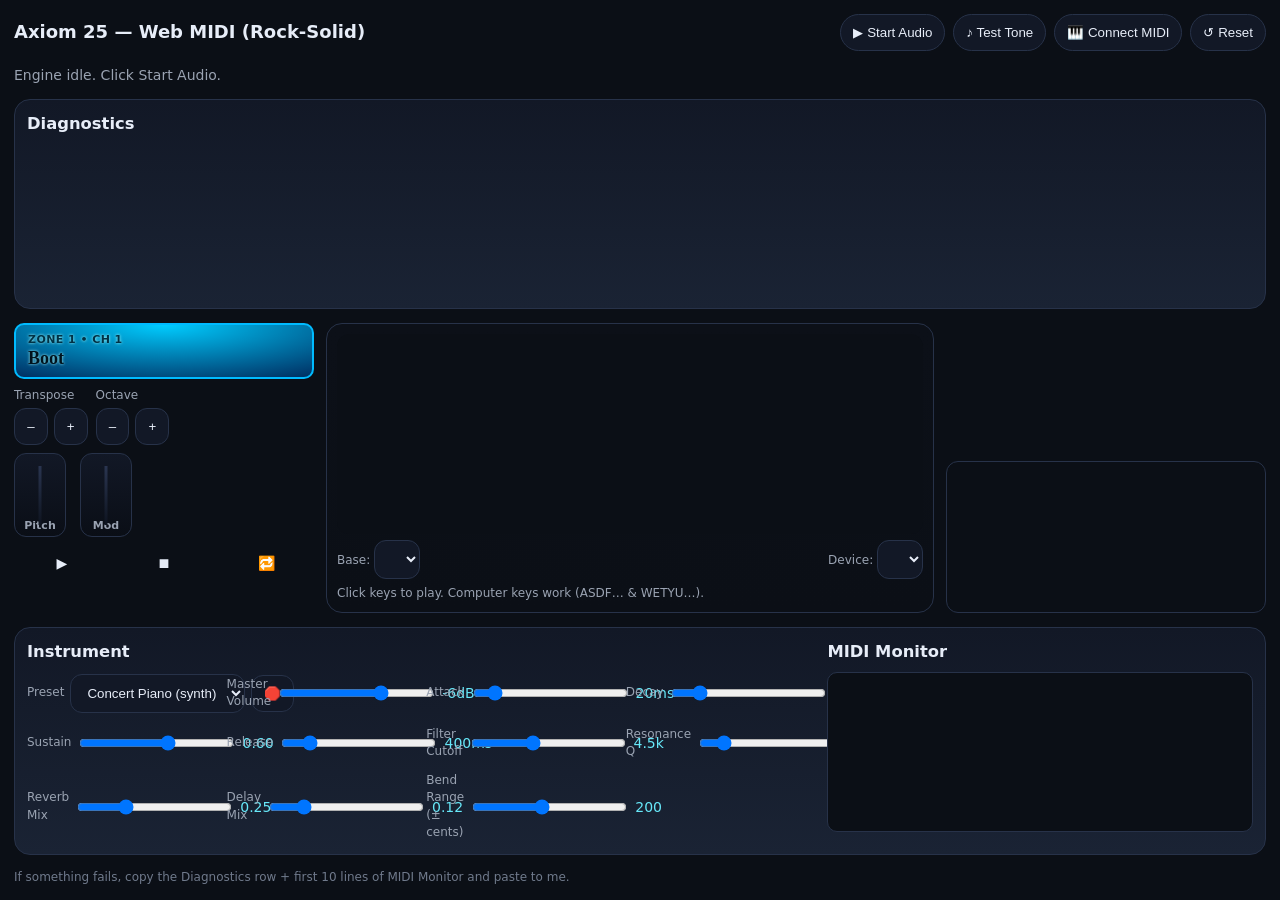
==== commit 4ed95fc4: "Yew" ====
--- a/index.html
+++ b/index.html
@@ -2,54 +2,54 @@
 <html lang="en">
 <head>
 <meta charset="utf-8" />
-<meta name="viewport" content="width=device-width,initial-scale=1" />
-<title>Axiom 25 – Stable Baseline (v13)</title>
+<meta name="viewport" content="width=device-width, initial-scale=1" />
+<title>Axiom 25 — Rock-Solid Web MIDI (v14)</title>
 <style>
-:root{--bg:#0c0f16;--p1:#151c2b;--p2:#1d2536;--rim:#2a3245;--hi:#67e8f9;--hi2:#a78bfa;--ok:#34d399;--bad:#ef4444;--w:#f59e0b;--txt:#e7edf8;--mut:#9aa3b2;--key:#f6f7fb;--keyL:#ffe082;--pad:#0f1728;--padL:#10b981}
-*{box-sizing:border-box}html,body{margin:0;background:var(--bg);color:var(--txt);font:14px/1.45 system-ui,Segoe UI,Roboto,Inter,Arial}
-.wrap{min-height:100vh;display:flex;flex-direction:column;gap:14px;padding:14px}
-.top{display:grid;grid-template-columns:1fr auto auto auto;gap:8px;align-items:center}
-.title{font-weight:700;font-size:18px}
-button,select,input[type=range],textarea{background:var(--p1);color:var(--txt);border:1px solid var(--rim);border-radius:10px;padding:10px 12px}
+:root{--bg:#0b0f16;--p1:#121826;--p2:#1a2334;--rim:#273249;--hi:#67e8f9;--hi2:#a78bfa;--ok:#22c55e;--bad:#ef4444;--w:#f59e0b;--txt:#e7edf8;--mut:#9aa3b2;--key:#f6f7fb;--keyL:#ffe082;--pad:#0f1728;--padL:#10b981}
+*{box-sizing:border-box}
+html,body{margin:0;background:var(--bg);color:var(--txt);font:14px/1.45 system-ui,Segoe UI,Roboto,Inter,Arial;height:100%}
+.wrap{min-height:100vh;display:grid;grid-template-rows:auto auto 1fr auto;gap:14px;padding:14px;overflow:hidden}
+.top{display:grid;grid-template-columns:1fr auto auto auto auto;gap:8px;align-items:center}
+.title{font-weight:800;font-size:18px}
+button,select,input[type=range]{background:var(--p1);color:var(--txt);border:1px solid var(--rim);border-radius:12px;padding:10px 12px}
 button:hover{background:var(--p2);cursor:pointer}.pill{border-radius:999px}
 .status{color:var(--mut)}.ok{color:var(--ok)}.bad{color:var(--bad)}.warn{color:var(--w)}
 .card{background:linear-gradient(180deg,var(--p1),var(--p2));border:1px solid var(--rim);border-radius:16px;padding:12px}
 .diag{display:grid;grid-template-columns:repeat(8,1fr);gap:8px}
 .di{background:#0b1323;border:1px solid var(--rim);border-radius:10px;padding:8px;font-size:12px;color:var(--mut)}.di b{display:block;color:#cfe6ff;margin-bottom:3px}
-.device{display:grid;grid-template-columns:300px 1fr 320px;gap:12px}
+.device{display:grid;grid-template-columns:300px 1fr 320px;gap:12px;min-height:0}
 @media(max-width:1200px){.device{grid-template-columns:1fr}}
-.lcd{background:radial-gradient(100% 140% at 50% 0%,#0cf 0%,#036 85%);border:2px solid #0bf;border-radius:10px;padding:8px 12px;color:#00131e;font:700 18px ui-monospace,Consolas;text-shadow:0 0 3px #aff}
-.lcd small{display:block;font:600 11px system-ui;color:#013145;letter-spacing:.04em;margin-bottom:2px}
-.left{display:grid;grid-template-rows:auto auto auto 1fr;gap:8px}
+.lcd{background:radial-gradient(100% 140% at 50% 0%,#0cf 0%,#036 85%);border:2px solid #0bf;border-radius:10px;padding:8px 12px;color:#00131e;font:800 18px ui-monospace,Consolas;text-shadow:0 0 3px #aff}
+.lcd small{display:block;font:700 11px system-ui;color:#013145;letter-spacing:.04em;margin-bottom:2px}
+.left{display:grid;grid-template-rows:auto auto auto 1fr;gap:8px;min-height:0}
 .row{display:flex;gap:8px;align-items:center}.rocker{display:grid;grid-template-columns:1fr 1fr;gap:6px}
-.wheels{display:flex;gap:14px}.wheel{width:52px;height:84px;background:linear-gradient(180deg,#121826,#0a0e16);border:1px solid var(--rim);border-radius:12px;position:relative}.wheel::after{content:"";position:absolute;left:50%;width:3px;height:72%;top:14%;transform:translateX(-50%);background:linear-gradient(180deg,#2a3550,#0e1420)}.wlabel{position:absolute;left:50%;bottom:4px;transform:translateX(-50%);font:600 11px system-ui;color:var(--mut)}
+.wheels{display:flex;gap:14px}.wheel{width:52px;height:84px;background:linear-gradient(180deg,#121826,#0a0e16);border:1px solid var(--rim);border-radius:12px;position:relative}.wheel::after{content:"";position:absolute;left:50%;width:3px;height:72%;top:14%;transform:translateX(-50%);background:linear-gradient(180deg,#2a3550,#0e1420)}.wlabel{position:absolute;left:50%;bottom:4px;transform:translateX(-50%);font:700 11px system-ui;color:var(--mut)}
 .transport{display:grid;grid-template-columns:repeat(3,1fr);gap:6px}.tbtn{padding:8px 0;border-radius:8px;text-align:center}
-.keysWrap{background:linear-gradient(180deg,#0c1018,#0b0f16);border:1px solid var(--rim);border-radius:16px;padding:10px;display:grid;grid-template-rows:200px auto auto;gap:6px}
-.kb{position:relative;display:flex;gap:2px;padding:8px;border-radius:12px;background:#0b0f16}
+.keysWrap{background:linear-gradient(180deg,#0c1018,#0b0f16);border:1px solid var(--rim);border-radius:16px;padding:10px;display:grid;grid-template-rows:minmax(160px,200px) auto auto;gap:6px;min-height:0}
+.kb{position:relative;display:flex;gap:2px;padding:8px;border-radius:12px;background:#0b0f16;min-height:0;overflow:hidden}
 .white{position:relative;flex:1;background:var(--key);border:1px solid #dfe5f6;border-radius:4px;user-select:none}.white.active{background:var(--keyL);box-shadow:inset 0 0 0 2px #f59e0b80,0 0 16px #f59e0b55}
 .black{position:absolute;width:60%;height:64%;right:-30%;top:0;background:linear-gradient(180deg,#1c2130,#0b0f16);border:1px solid #0e1422;border-radius:4px 4px 10px 10px;z-index:2;user-select:none}.black.active{background:#4338ca;box-shadow:inset 0 0 0 2px #a78bfa99,0 0 14px #a78bfa88}
 .legend{display:flex;justify-content:space-between;color:var(--mut);font-size:12px}
-.right{display:grid;grid-template-rows:auto auto;gap:8px}
+.right{display:grid;grid-template-rows:auto auto;gap:8px;min-height:0}
 .knobs{display:grid;grid-template-columns:repeat(4,1fr);gap:8px}.knob{background:#0c111a;border:1px solid var(--rim);border-radius:12px;padding:10px;text-align:center}
 .dial{width:42px;height:42px;margin:0 auto 6px;border-radius:50%;background:radial-gradient(80% 70% at 50% 30%,#2d3548,#161c28);border:1px solid #2b3448;transform:rotate(0deg);position:relative}.dial::after{content:"";position:absolute;width:2px;height:13px;top:6px;left:50%;transform:translateX(-50%);background:var(--hi)}
 .knob label{display:block;font-size:11px;color:var(--mut)}.mapto{font-size:11px;color:#9cc;margin-top:2px}
-.chip{display:inline-flex;align-items:center;gap:6px;padding:4px 8px;border:1px solid #223047;border-radius:999px;background:#0b0f16;color:#9ec;font-size:11px}.chip .dot{width:6px;height:6px;border-radius:999px;background:linear-gradient(0deg,#6ee7ff,#a78bfa)}
 .padsWrap{background:#0b0f16;border:1px solid var(--rim);border-radius:12px;padding:10px}
 .pads{display:grid;grid-template-columns:repeat(4,1fr);gap:8px}
 .pad{height:64px;border-radius:10px;background:var(--pad);border:1px solid #263143;box-shadow:inset 0 0 0 3px #0a0f18;position:relative}.pad.active{box-shadow:inset 0 0 0 3px var(--padL),0 0 18px #10b98166}.pad small{position:absolute;left:6px;top:6px;color:var(--mut);font-size:11px}
 .controls{display:grid;gap:8px;grid-template-columns:repeat(4,minmax(0,1fr))}.control{display:grid;grid-template-columns:1fr auto auto;align-items:center;gap:6px}.control label{font-size:12px;color:var(--mut)}.val{min-width:3ch;text-align:right;color:var(--hi)}
-.log{height:180px;overflow:auto;background:#0b0f16;border:1px solid var(--rim);border-radius:10px;padding:8px;font:12px ui-monospace,Consolas,monospace;white-space:pre-wrap}
-.badge{padding:2px 8px;border:1px solid var(--rim);border-radius:999px;background:#0b0f16;color:#9ec}
-.paste{height:110px;resize:vertical}
+.log{height:160px;overflow:auto;background:#0b0f16;border:1px solid var(--rim);border-radius:10px;padding:8px;font:12px ui-monospace,Consolas,monospace;white-space:pre-wrap}
+.footer{color:#7b8699;font-size:12px;opacity:.9}
 </style>
 </head>
 <body>
 <div class="wrap">
   <div class="top">
-    <div class="title">Axiom 25 – Web MIDI (Stable)</div>
+    <div class="title">Axiom 25 — Web MIDI (Rock‑Solid)</div>
     <button id="startBtn" class="pill">▶ Start Audio</button>
     <button id="testBtn" class="pill">♪ Test Tone</button>
     <button id="midiBtn" class="pill">🎹 Connect MIDI</button>
+    <button id="resetBtn" class="pill">↺ Reset</button>
   </div>
   <div id="status" class="status">Engine idle. Click Start Audio.</div>
 
@@ -86,13 +86,11 @@
 
     <div class="right">
       <div class="knobs" id="knobs"></div>
-      <div class="padsWrap">
-        <div class="pads" id="pads"></div>
-      </div>
-    </div>
-  </div>
-
-  <div class="card" style="margin-top:10px;display:grid;grid-template-columns:1.3fr .7fr;gap:10px">
+      <div class="padsWrap"><div class="pads" id="pads"></div></div>
+    </div>
+  </div>
+
+  <div class="card" style="display:grid;grid-template-columns:1.3fr .7fr;gap:10px">
     <div>
       <h3 style="margin:0 0 8px">Instrument</h3>
       <div class="controls">
@@ -124,10 +122,13 @@
       <div id="log" class="log"></div>
     </div>
   </div>
+
+  <div class="footer">If something fails, copy the Diagnostics row + first 10 lines of MIDI Monitor and paste to me.</div>
 </div>
 
 <script>
 (function(){
+  'use strict';
   const $=s=>document.querySelector(s), $$=s=>Array.from(document.querySelectorAll(s));
   const log=(...a)=>{const L=$('#log'); if(!L) return; L.textContent+=a.join(' ')+'
 '; L.scrollTop=L.scrollHeight};
@@ -135,38 +136,41 @@
   const fmtMs=v=>`${Math.round(v)}ms`, fmtHz=v=>v>=1000?(v/1000).toFixed(1)+'k':Math.round(v), clamp=(v,lo,hi)=>Math.max(lo,Math.min(hi,v));
   const midiToFreq=m=>440*Math.pow(2,(m-69)/12);
 
-  // Diagnostics
+  // --- Diagnostics ---
   window.__lastErr='—';
-  function diag(){const cells=[
-    ['Secure',String(window.isSecureContext)],
-    ['Host',location.hostname||'(file)'],
-    ['Protocol',location.protocol],
-    ['Engine',window.Eng?Eng.mode:'—'],
-    ['AudioState',Eng?.ctx?.state||'—'],
-    ['WebMIDI',('requestMIDIAccess'in navigator)?'yes':'no'],
-    ['Buttons','yes'],
-    ['LastErr',window.__lastErr]
-  ]; $('#diag').innerHTML=cells.map(([k,v])=>`<div class=di><b>${k}</b>${v}</div>`).join('') }
-
-  // --- WebAudio Synth (simple, robust) ---
+  function diag(extra={}){
+    const cells=[
+      ['Secure', String(window.isSecureContext)],
+      ['Host', location.hostname||'(file)'],
+      ['Protocol', location.protocol],
+      ['Engine', window.Eng?Eng.mode:'—'],
+      ['AudioState', Eng?.ctx?.state||'—'],
+      ['WebMIDI', ('requestMIDIAccess'in navigator)?'yes':'no'],
+      ['Buttons','yes'],
+      ['LastErr', window.__lastErr]
+    ];
+    for(const [k,v] of Object.entries(extra)) cells.push([k,v]);
+    $('#diag').innerHTML=cells.map(([k,v])=>`<div class=di><b>${k}</b>${v}</div>`).join('');
+  }
+
+  // --- WebAudio Synth (simple & robust) ---
   const dB=g=>Math.pow(10,g/20);
   function makeIR(ctx,seconds=1.8,decay=2.2){const rate=ctx.sampleRate,len=rate*seconds,buf=ctx.createBuffer(2,len,rate);for(let c=0;c<2;c++){const ch=buf.getChannelData(c);for(let i=0;i<len;i++){ch[i]=(Math.random()*2-1)*Math.pow(1-i/len,decay)} }return buf}
   function now(ctx){return ctx.currentTime}
 
-  window.Eng={mode:'wa',ctx:null,comp:null,master:null,filter:null,rev:null,revGain:null,del:null,delGain:null,fb:null,
+  window.Eng={mode:'webaudio',ctx:null,comp:null,master:null,filter:null,rev:null,revGain:null,del:null,delGain:null,fb:null,
     env:{a:0.02,d:0.2,s:0.6,r:0.4}, cutoff:4500, q:0.8, volume:-6, bend:0, bendRange:200, modDepth:0,
     voices:new Map(), sustain:false, sustained:new Set(), preset:'piano',
     init(){ if(this.ctx) return; const AC=window.AudioContext||window.webkitAudioContext; try{this.ctx=new AC()}catch(e){window.__lastErr=e.message; diag(); throw e}
-      this.comp=this.ctx.createDynamicsCompressor(); this.comp.threshold.value=-16; this.comp.ratio.value=3; this.comp.attack.value=0.003; this.comp.release.value=0.25;
-      this.master=this.ctx.createGain(); this.master.gain.value=dB(this.volume);
-      this.comp.connect(this.master).connect(this.ctx.destination);
-      this.filter=this.ctx.createBiquadFilter(); this.filter.type='lowpass'; this.filter.frequency.value=this.cutoff; this.filter.Q.value=this.q;
-      const dry=this.ctx.createGain(); dry.gain.value=1; this.filter.connect(dry).connect(this.comp);
-      this.rev=this.ctx.createConvolver(); this.rev.buffer=makeIR(this.ctx); this.revGain=this.ctx.createGain(); this.revGain.gain.value=0.25; this.filter.connect(this.rev); this.rev.connect(this.revGain).connect(this.comp);
-      this.del=this.ctx.createDelay(1.0); this.del.delayTime.value=0.25; this.fb=this.ctx.createGain(); this.fb.gain.value=0.28; this.delGain=this.ctx.createGain(); this.delGain.gain.value=0.12; this.filter.connect(this.del); this.del.connect(this.fb).connect(this.del); this.del.connect(this.delGain).connect(this.comp);
-      this.ctx.onstatechange=diag;
+      const ctx=this.ctx; this.comp=ctx.createDynamicsCompressor(); this.comp.threshold.value=-16; this.comp.ratio.value=3; this.comp.attack.value=0.003; this.comp.release.value=0.25;
+      this.master=ctx.createGain(); this.master.gain.value=dB(this.volume); this.comp.connect(this.master).connect(ctx.destination);
+      this.filter=ctx.createBiquadFilter(); this.filter.type='lowpass'; this.filter.frequency.value=this.cutoff; this.filter.Q.value=this.q;
+      const dry=ctx.createGain(); dry.gain.value=1; this.filter.connect(dry).connect(this.comp);
+      this.rev=ctx.createConvolver(); this.rev.buffer=makeIR(ctx); this.revGain=ctx.createGain(); this.revGain.gain.value=0.25; this.filter.connect(this.rev); this.rev.connect(this.revGain).connect(this.comp);
+      this.del=ctx.createDelay(1.0); this.del.delayTime.value=0.25; this.fb=ctx.createGain(); this.fb.gain.value=0.28; this.delGain=ctx.createGain(); this.delGain.gain.value=0.12; this.filter.connect(this.del); this.del.connect(this.fb).connect(this.del); this.del.connect(this.delGain).connect(this.comp);
+      ctx.onstatechange=()=>diag();
     },
-    async start(){ this.init(); await this.ctx.resume(); if(this.ctx.state!=='running'){await this.ctx.resume()} return this.ctx.state==='running' },
+    async start(){ this.init(); try{ await this.ctx.resume(); if(this.ctx.state!=='running'){await this.ctx.resume()} return this.ctx.state==='running' }catch(e){window.__lastErr=e.message; diag(); throw e}},
     setEnv(a,d,s,r){Object.assign(this.env,{a:a/1000,d:d/1000,s,r:r/1000});}, setCutoff(v){this.cutoff=v; if(this.filter) this.filter.frequency.value=v}, setQ(v){this.q=v; if(this.filter) this.filter.Q.value=v}, setVolume(db){this.volume=db; if(this.master) this.master.gain.value=dB(db)}, setReverb(w){if(this.revGain) this.revGain.gain.value=w}, setDelay(w){if(this.delGain) this.delGain.gain.value=w}, setBendRange(c){this.bendRange=c}, setModDepth(x){this.modDepth=x}, setSustain(on){this.sustain=on; if(!on){ for(const m of Array.from(this.sustained)){ this._releaseNow(m) } this.sustained.clear() } }, setPreset(p){this.preset=p},
     _voiceFor(midi,vel){const ctx=this.ctx,t=now(ctx); const g=ctx.createGain(); g.gain.cancelScheduledValues(t); g.gain.setValueAtTime(0,t); g.gain.linearRampToValueAtTime(Math.max(0.1,vel), t+this.env.a); g.gain.linearRampToValueAtTime(Math.max(0.001,this.env.s), t+this.env.a+this.env.d);
       const osc=ctx.createOscillator(); let type='sine'; if(this.preset==='saw'||this.preset==='pad') type='sawtooth'; else if(this.preset==='square'||this.preset==='bass') type='square'; else if(this.preset==='piano') type='triangle'; osc.type=type; osc.frequency.value=midiToFreq(midi); osc.detune.value=this.bend; const lfo=ctx.createOscillator(); lfo.frequency.value=5; const lfoGain=ctx.createGain(); lfoGain.gain.value=this.modDepth*50; lfo.connect(lfoGain).connect(osc.detune); lfo.start(); osc.connect(g).connect(this.filter); osc.start(); return {osc,g,lfo,lfoGain} },
@@ -176,37 +180,36 @@
     releaseAll(){ for(const m of Array.from(this.voices.keys())) this._releaseNow(m) },
     bendTo(cents){ this.bend=cents; for(const v of this.voices.values()){ try{v.osc.detune.value=cents}catch(_){ } } },
     _drum(midi,vel){const ctx=this.ctx; const t=now(ctx); const mkNoise=(dur)=>{const len=ctx.sampleRate*dur,buf=ctx.createBuffer(1,len,ctx.sampleRate),ch=buf.getChannelData(0);for(let i=0;i<len;i++){ch[i]=(Math.random()*2-1)}const src=ctx.createBufferSource();src.buffer=buf;return src}; const out=this.comp; if(midi===36){const o=ctx.createOscillator(), g=ctx.createGain(); o.type='sine'; o.frequency.setValueAtTime(120,t); o.frequency.exponentialRampToValueAtTime(40,t+0.12); g.gain.setValueAtTime(0,t); g.gain.linearRampToValueAtTime(0.9*vel,t+0.005); g.gain.exponentialRampToValueAtTime(0.0001,t+0.25); o.connect(g).connect(out); o.start(t); o.stop(t+0.3)} else if(midi===38){const n=mkNoise(0.2); const bp=ctx.createBiquadFilter(); bp.type='bandpass'; bp.frequency.value=1800; const g=ctx.createGain(); g.gain.value=0.5*vel; n.connect(bp).connect(g).connect(out); n.start(t); n.stop(t+0.2)} else if(midi===42||midi===46){const n=mkNoise(midi===42?0.06:0.25); const hp=ctx.createBiquadFilter(); hp.type='highpass'; hp.frequency.value=6000; const g=ctx.createGain(); g.gain.value=(midi===42?0.35:0.3)*vel; n.connect(hp).connect(g).connect(out); n.start(t); n.stop(t+(midi===42?0.06:0.28))} else if(midi===39){const n=mkNoise(0.12); const g=ctx.createGain(); g.gain.value=0.5*vel; n.connect(g).connect(out); n.start(t); n.stop(t+0.12)} },
-    test(){ this.init(); const o=this.ctx.createOscillator(), g=this.ctx.createGain(); g.gain.value=0.12; o.frequency.value=880; o.connect(g).connect(this.ctx.destination); o.start(); setTimeout(()=>{try{o.stop()}catch(_){ }},150) }
+    test(){ this.init(); const o=this.ctx.createOscillator(), g=this.ctx.createGain(); g.gain.value=0.12; o.frequency.value=880; o.connect(g).connect(this.ctx.destination); o.start(); setTimeout(()=>{try{o.stop()}catch(_){ }},160) }
   };
 
-  // --- State
-  const state={midi:null,input:null,ch:1,transpose:0,octave:0,held:new Set(), base:60, bendRange:200};
-
-  // --- UI build: keys
+  // --- State ---
+  const state={midi:null,input:null,ch:1,transpose:0,octave:0,held:new Set(), base:60};
+
+  // --- Build keys ---
   const kb=$('#kb'); function buildKeys(){ kb.innerHTML=''; const W=[0,2,4,5,7,9,11], B={1:1,3:1,6:1,8:1,10:1}; for(let i=0;i<25;i++){ const n=state.base+i, s=n%12; if(W.includes(s)){ const w=document.createElement('div'); w.className='white'; w.dataset.midi=n; kb.appendChild(w); const next=(s+1)%12; if(B[next]){ const b=document.createElement('div'); b.className='black'; b.dataset.midi=n+1; w.appendChild(b);} } } }
   buildKeys();
   function midiVisible(m){return m>=state.base-1&&m<state.base+32} function keyEl(m){return kb.querySelector(`[data-midi="${m}"]`)} function flashKey(m,on){if(!midiVisible(m))return; const el=keyEl(m); if(!el)return; el.classList.toggle('active',!!on)}
-
-  kb.addEventListener('mousedown',async e=>{const t=e.target.closest('[data-midi]'); if(!t) return; await Eng.start(); const m=+t.dataset.midi; playOn(m,110); const up=()=>{playOff(m); window.removeEventListener('mouseup',up)}; window.addEventListener('mouseup',up)});
-  kb.addEventListener('touchstart',async e=>{const t=e.target.closest('[data-midi]'); if(!t) return; await Eng.start(); playOn(+t.dataset.midi,110)},{passive:true});
-  kb.addEventListener('touchend',e=>{const t=e.target.closest('[data-midi]'); if(!t) return; playOff(+t.dataset.midi)});
-
-  // --- Computer keys
+  kb.addEventListener('mousedown', async e=>{const t=e.target.closest('[data-midi]'); if(!t) return; await Eng.start(); const m=+t.dataset.midi; playOn(m,110); const up=()=>{playOff(m); window.removeEventListener('mouseup',up)}; window.addEventListener('mouseup',up)});
+  kb.addEventListener('touchstart', async e=>{const t=e.target.closest('[data-midi]'); if(!t) return; await Eng.start(); playOn(+t.dataset.midi,110)},{passive:true});
+  kb.addEventListener('touchend', e=>{const t=e.target.closest('[data-midi]'); if(!t) return; playOff(+t.dataset.midi)});
+
+  // --- Computer keys ---
   const keyW='asdfghjkl;'.split(''), keyB='wetyuop'.split(''), offW=[0,2,4,5,7,9,11,12,14,16], offB=[1,3,6,8,10,13,15];
-  window.addEventListener('keydown',async e=>{if(e.repeat) return; const k=e.key.toLowerCase(); const iw=keyW.indexOf(k), ib=keyB.indexOf(k); let m=null; if(iw>-1)m=state.base+offW[iw]; else if(ib>-1)m=state.base+offB[ib]; if(m!=null){await Eng.start(); playOn(m,110)}});
-  window.addEventListener('keyup',e=>{const k=e.key.toLowerCase(); const iw=keyW.indexOf(k), ib=keyB.indexOf(k); let m=null; if(iw>-1)m=state.base+offW[iw]; else if(ib>-1)m=state.base+offB[ib]; if(m!=null)playOff(m)});
-
-  // --- Notes
+  window.addEventListener('keydown', async e=>{if(e.repeat) return; const k=e.key.toLowerCase(); const iw=keyW.indexOf(k), ib=keyB.indexOf(k); let m=null; if(iw>-1)m=state.base+offW[iw]; else if(ib>-1)m=state.base+offB[ib]; if(m!=null){await Eng.start(); playOn(m,110)}});
+  window.addEventListener('keyup', e=>{const k=e.key.toLowerCase(); const iw=keyW.indexOf(k), ib=keyB.indexOf(k); let m=null; if(iw>-1)m=state.base+offW[iw]; else if(ib>-1)m=state.base+offB[ib]; if(m!=null) playOff(m)});
+
+  // --- Notes ---
   function eff(m){return m+state.transpose+state.octave*12}
   function playOn(m,vel=100){ const mv=eff(m); if($('#preset').value==='drum'){Eng.setPreset('drum'); Eng.noteOn(mv,vel/127); flashKey(mv,true); lcd('PAD',`m${mv} v${vel}`); return} Eng.setPreset($('#preset').value); Eng.noteOn(mv,vel/127); state.held.add(mv); flashKey(mv,true); lcd('NOTE',`m${mv} v${vel}`) }
   function playOff(m){ const mv=eff(m); if(!state.held.has(mv)){flashKey(mv,false); return} if(Eng.sustain){flashKey(mv,false); return} Eng.noteOff(mv); state.held.delete(mv); flashKey(mv,false) }
   function allOff(){ Eng.releaseAll(); state.held.clear(); $$('.white,.black,.pad').forEach(el=>el.classList.remove('active')) }
 
-  // --- Pads (click to audition)
+  // --- Pads ---
   const padLayout=[{m:36,n:'Kick'},{m:38,n:'Snare'},{m:42,n:'CH'},{m:46,n:'OH'},{m:39,n:'Clap'},{m:41,n:'LT'},{m:43,n:'HT'},{m:49,n:'Crash'}];
   const pads=$('#pads'); pads.innerHTML=''; padLayout.forEach((p,i)=>{const d=document.createElement('div'); d.className='pad'; d.innerHTML=`<small>${p.n}</small>`; d.addEventListener('mousedown',async()=>{await Eng.start(); Eng.setPreset('drum'); Eng.noteOn(p.m,0.9); d.classList.add('active'); setTimeout(()=>d.classList.remove('active'),120)}); pads.appendChild(d)});
 
-  // --- Params → engine
+  // --- Params → engine ---
   function hook(id,fmt,on){const el=$('#'+id), lab=$('#'+id+'Val'); const apply=()=>{const v=+el.value; lab.textContent=fmt(v); on(v)}; el.addEventListener('input',apply); apply()}
   hook('volume',v=>`${v}dB`,v=>Eng.setVolume(v));
   hook('attack',fmtMs,v=>Eng.setEnv(v,+$('#decay').value,+$('#sustain').value,+$('#release').value));
@@ -221,35 +224,44 @@
   $('#preset').addEventListener('change',()=>Eng.setPreset($('#preset').value));
   $('#panic').addEventListener('click',allOff);
 
-  // --- Transpose / Octave
+  // --- Transpose / Octave ---
   function updLCD(){ $('#lcd').innerHTML=`<small>ZONE 1 • CH ${state.ch}</small>Tr ${state.transpose} / Oct ${state.octave}` }
   $('#tDown').addEventListener('click',()=>{state.transpose=clamp(state.transpose-1,-6,6); updLCD()});
   $('#tUp').addEventListener('click',()=>{state.transpose=clamp(state.transpose+1,-6,6); updLCD()});
   $('#oDown').addEventListener('click',()=>{state.octave=clamp(state.octave-1,-3,3); updLCD()});
   $('#oUp').addEventListener('click',()=>{state.octave=clamp(state.octave+1,-3,3); updLCD()});
 
-  // --- Base note picker
+  // --- Base note picker ---
   const baseSel=$('#baseNote'); for(let m=36;m<=72;m++){const o=document.createElement('option'); o.value=m; o.textContent=`MIDI ${m}`; baseSel.appendChild(o)} baseSel.value=String(state.base); baseSel.addEventListener('change',()=>{state.base=parseInt(baseSel.value,10); buildKeys()});
 
-  // --- MIDI
+  // --- MIDI ---
   const midiSel=$('#midiIn'); let inputs=[];
-  function refreshInputs(){ midiSel.innerHTML=''; inputs=[]; if(!state.midi) return; for(const input of state.midi.inputs.values()){ inputs.push(input); const o=document.createElement('option'); o.value=input.id; o.textContent=input.name; midiSel.appendChild(o) } if(inputs.length){ const ax=inputs.find(i=>/axiom/i.test(i.name))||inputs[0]; setInput(ax); midiSel.value=ax.id } }
+  function refreshInputs(){ midiSel.innerHTML=''; inputs=[]; if(!state.midi) return; for(const input of state.midi.inputs.values()){ inputs.push(input); const o=document.createElement('option'); o.value=input.id; o.textContent=input.name; midiSel.appendChild(o) } if(inputs.length){ const ax=inputs.find(i=>/axiom/i.test(i.name))||inputs[0]; setInput(ax); midiSel.value=ax.id } diag({MIDIInputs:inputs.length}) }
   function setInput(input){ if(state.input) state.input.onmidimessage=null; state.input=input; input.onmidimessage=onMsg; say(`Connected to <b>${input.name}</b>.`,'ok') }
-  function onMsg(ev){ const [s,d1,d2]=ev.data, cmd=s&0xF0, ch=(s&0x0F)+1; state.ch=ch; log(`0x${s.toString(16)} ch${ch} d1=${d1} d2=${d2}`); if(cmd===0x90&&d2>0){ playOn(d1,d2); return } if((cmd===0x90&&d2===0)||cmd===0x80){ playOff(d1); return } if(cmd===0xE0){ const bend=((d2<<7)|d1)-8192; const cents=(bend/8192)*Eng.bendRange; Eng.bendTo(cents); return } if(cmd===0xB0){ handleCC(d1,d2); return } }
-  function handleCC(cc,val){ if(cc===64){ Eng.setSustain(val>=64); lcd('Sustain',val>=64?'On':'Off'); return } if(cc===1){ Eng.setModDepth(val/127); lcd('Mod',val); return } // Axiom knobs K1..K8 usually CC16..23
+  function onMsg(ev){ const [s,d1,d2]=ev.data, cmd=s&0xF0, ch=(s&0x0F)+1; state.ch=ch; log(`0x${s.toString(16)} ch${ch} d1=${d1} d2=${d2}`);
+    if(cmd===0x90&&d2>0){ playOn(d1,d2); return }
+    if((cmd===0x90&&d2===0)||cmd===0x80){ playOff(d1); return }
+    if(cmd===0xE0){ const bend=((d2<<7)|d1)-8192; const cents=(bend/8192)*Eng.bendRange; Eng.bendTo(cents); return }
+    if(cmd===0xB0){ handleCC(d1,d2); return }
+  }
+  function handleCC(cc,val){ // Axiom classics
+    if(cc===64){ Eng.setSustain(val>=64); lcd('Sustain',val>=64?'On':'Off'); return }
+    if(cc===1){ Eng.setModDepth(val/127); lcd('Mod',val); return }
     const x=val/127; switch(cc){ case 16: Eng.setCutoff(150+x*(12000-150)); $('#cutoff').value=Math.round(150+x*(12000-150)); $('#cutoffVal').textContent=fmtHz(+$('#cutoff').value); break; case 17: const q=0.2+x*(18-0.2); Eng.setQ(q); $('#q').value=q.toFixed(1); $('#qVal').textContent=$('#q').value; break; case 18: $('#attack').value=Math.round(x*2000); $('#attack').dispatchEvent(new Event('input')); break; case 19: $('#decay').value=Math.round(x*3000); $('#decay').dispatchEvent(new Event('input')); break; case 20: $('#sustain').value=x.toFixed(2); $('#sustain').dispatchEvent(new Event('input')); break; case 21: $('#release').value=Math.round(10+x*5990); $('#release').dispatchEvent(new Event('input')); break; case 22: $('#reverb').value=x.toFixed(2); $('#reverb').dispatchEvent(new Event('input')); break; case 23: $('#delay').value=x.toFixed(2); $('#delay').dispatchEvent(new Event('input')); break; default: /* ignore */ }
   }
 
-  // --- Buttons
+  // --- Buttons ---
   $('#startBtn').addEventListener('click', async()=>{ try{ const ok=await Eng.start(); if(ok){ say('Audio started.','ok'); Eng.test(); } else { say('Audio context not running. Click again.','warn') } diag() } catch(e){ window.__lastErr=e.message; say('Could not start audio: '+e.message,'bad'); diag() } });
   $('#testBtn').addEventListener('click', async()=>{ try{ await Eng.start(); Eng.test(); say('Test beep sent.','ok'); diag() } catch(e){ window.__lastErr=e.message; say('Test failed: '+e.message,'bad'); diag() } });
   $('#midiBtn').addEventListener('click', async()=>{ try{ if(!('requestMIDIAccess' in navigator)){ say('WebMIDI not supported (use Chrome/Edge).','bad'); return } const okHost=window.isSecureContext||['localhost','127.0.0.1','::1'].includes(location.hostname); if(!okHost){ say('WebMIDI needs HTTPS or localhost.','bad'); return } state.midi=await navigator.requestMIDIAccess({sysex:false}); state.midi.onstatechange=refreshInputs; refreshInputs(); if(!state.midi.inputs.size) say('No MIDI inputs detected. Plug your Axiom, then click Connect again.','warn'); else say('MIDI ready. Select device or play.','ok'); diag() } catch(e){ window.__lastErr=e.message; say('MIDI access failed: '+e.message,'bad'); diag() } });
+  $('#resetBtn').addEventListener('click',()=>{ try{ localStorage.clear(); location.reload() }catch(_){ location.reload() } });
 
   function lcd(a,b){ $('#lcd').innerHTML=`<small>ZONE 1 • CH ${state.ch}</small>${a}${b?' — '+b:''}` }
 
   // Init
   say('Ready. Click Start Audio → Test Tone → Connect MIDI.','ok');
   diag();
+  window.addEventListener('error',e=>{window.__lastErr=e.message; diag()});
 })();
 </script>
 </body>
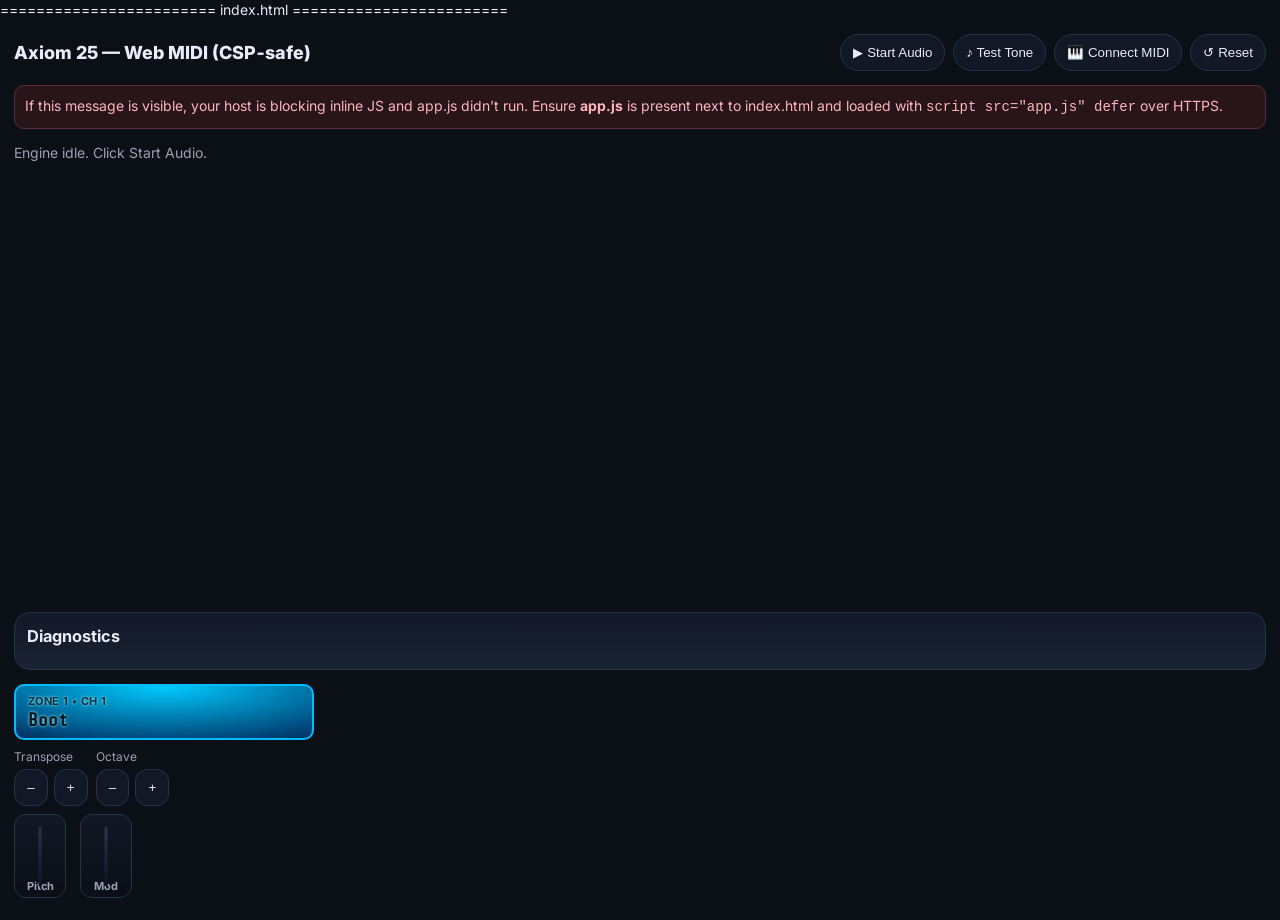
==== commit 529935ec: "Yew" ====
--- a/index.html
+++ b/index.html
@@ -1,13 +1,17 @@
+======================== index.html ========================
 <!DOCTYPE html>
 <html lang="en">
 <head>
 <meta charset="utf-8" />
 <meta name="viewport" content="width=device-width, initial-scale=1" />
-<title>Axiom 25 — Rock-Solid Web MIDI (v14)</title>
+<title>Axiom 25 — Web MIDI (CSP‑safe)</title>
+<!-- Strict CSP: NO inline JS. All JS must be in app.js on same origin. -->
+<meta http-equiv="Content-Security-Policy" content="default-src 'self'; img-src 'self' data:; style-src 'self' 'unsafe-inline'; script-src 'self'; connect-src 'self' https:;" />
+<link rel="preconnect" href="https://fonts.googleapis.com">
+<link rel="stylesheet" href="https://fonts.googleapis.com/css2?family=Inter:wght@400;600;800&family=Share+Tech+Mono&display=swap">
 <style>
-:root{--bg:#0b0f16;--p1:#121826;--p2:#1a2334;--rim:#273249;--hi:#67e8f9;--hi2:#a78bfa;--ok:#22c55e;--bad:#ef4444;--w:#f59e0b;--txt:#e7edf8;--mut:#9aa3b2;--key:#f6f7fb;--keyL:#ffe082;--pad:#0f1728;--padL:#10b981}
-*{box-sizing:border-box}
-html,body{margin:0;background:var(--bg);color:var(--txt);font:14px/1.45 system-ui,Segoe UI,Roboto,Inter,Arial;height:100%}
+:root{--bg:#0b0f16;--p1:#121826;--p2:#1a2334;--rim:#273249;--hi:#67e8f9;--ok:#22c55e;--bad:#ef4444;--w:#f59e0b;--txt:#e7edf8;--mut:#9aa3b2;--key:#f6f7fb;--keyL:#ffe082;--pad:#0f1728;--padL:#10b981}
+*{box-sizing:border-box}html,body{margin:0;background:var(--bg);color:var(--txt);font:14px/1.45 Inter,system-ui;min-height:100%}
 .wrap{min-height:100vh;display:grid;grid-template-rows:auto auto 1fr auto;gap:14px;padding:14px;overflow:hidden}
 .top{display:grid;grid-template-columns:1fr auto auto auto auto;gap:8px;align-items:center}
 .title{font-weight:800;font-size:18px}
@@ -19,11 +23,11 @@
 .di{background:#0b1323;border:1px solid var(--rim);border-radius:10px;padding:8px;font-size:12px;color:var(--mut)}.di b{display:block;color:#cfe6ff;margin-bottom:3px}
 .device{display:grid;grid-template-columns:300px 1fr 320px;gap:12px;min-height:0}
 @media(max-width:1200px){.device{grid-template-columns:1fr}}
-.lcd{background:radial-gradient(100% 140% at 50% 0%,#0cf 0%,#036 85%);border:2px solid #0bf;border-radius:10px;padding:8px 12px;color:#00131e;font:800 18px ui-monospace,Consolas;text-shadow:0 0 3px #aff}
-.lcd small{display:block;font:700 11px system-ui;color:#013145;letter-spacing:.04em;margin-bottom:2px}
+.lcd{background:radial-gradient(100% 140% at 50% 0%,#0cf 0%,#036 85%);border:2px solid #0bf;border-radius:10px;padding:8px 12px;color:#00131e;font:800 18px "Share Tech Mono",monospace;text-shadow:0 0 3px #aff}
+.lcd small{display:block;font:700 11px Inter;color:#013145;letter-spacing:.04em;margin-bottom:2px}
 .left{display:grid;grid-template-rows:auto auto auto 1fr;gap:8px;min-height:0}
 .row{display:flex;gap:8px;align-items:center}.rocker{display:grid;grid-template-columns:1fr 1fr;gap:6px}
-.wheels{display:flex;gap:14px}.wheel{width:52px;height:84px;background:linear-gradient(180deg,#121826,#0a0e16);border:1px solid var(--rim);border-radius:12px;position:relative}.wheel::after{content:"";position:absolute;left:50%;width:3px;height:72%;top:14%;transform:translateX(-50%);background:linear-gradient(180deg,#2a3550,#0e1420)}.wlabel{position:absolute;left:50%;bottom:4px;transform:translateX(-50%);font:700 11px system-ui;color:var(--mut)}
+.wheels{display:flex;gap:14px}.wheel{width:52px;height:84px;background:linear-gradient(180deg,#121826,#0a0e16);border:1px solid var(--rim);border-radius:12px;position:relative}.wheel::after{content:"";position:absolute;left:50%;width:3px;height:72%;top:14%;transform:translateX(-50%);background:linear-gradient(180deg,#2a3550,#0e1420)}.wlabel{position:absolute;left:50%;bottom:4px;transform:translateX(-50%);font:700 11px Inter;color:var(--mut)}
 .transport{display:grid;grid-template-columns:repeat(3,1fr);gap:6px}.tbtn{padding:8px 0;border-radius:8px;text-align:center}
 .keysWrap{background:linear-gradient(180deg,#0c1018,#0b0f16);border:1px solid var(--rim);border-radius:16px;padding:10px;display:grid;grid-template-rows:minmax(160px,200px) auto auto;gap:6px;min-height:0}
 .kb{position:relative;display:flex;gap:2px;padding:8px;border-radius:12px;background:#0b0f16;min-height:0;overflow:hidden}
@@ -40,229 +44,38 @@
 .controls{display:grid;gap:8px;grid-template-columns:repeat(4,minmax(0,1fr))}.control{display:grid;grid-template-columns:1fr auto auto;align-items:center;gap:6px}.control label{font-size:12px;color:var(--mut)}.val{min-width:3ch;text-align:right;color:var(--hi)}
 .log{height:160px;overflow:auto;background:#0b0f16;border:1px solid var(--rim);border-radius:10px;padding:8px;font:12px ui-monospace,Consolas,monospace;white-space:pre-wrap}
 .footer{color:#7b8699;font-size:12px;opacity:.9}
+.noscript,.nojs{background:#28151a;border:1px solid #5c2b36;color:#ffb4c0;padding:10px;border-radius:10px}
+html[data-js-ready="1"] .nojs{display:none}
 </style>
 </head>
 <body>
 <div class="wrap">
-  <div class="top">
-    <div class="title">Axiom 25 — Web MIDI (Rock‑Solid)</div>
-    <button id="startBtn" class="pill">▶ Start Audio</button>
-    <button id="testBtn" class="pill">♪ Test Tone</button>
-    <button id="midiBtn" class="pill">🎹 Connect MIDI</button>
-    <button id="resetBtn" class="pill">↺ Reset</button>
-  </div>
-  <div id="status" class="status">Engine idle. Click Start Audio.</div>
+<div class="top">
+<div class="title">Axiom 25 — Web MIDI (CSP‑safe)</div>
+<button id="startBtn" class="pill">▶ Start Audio</button>
+<button id="testBtn" class="pill">♪ Test Tone</button>
+<button id="midiBtn" class="pill">🎹 Connect MIDI</button>
+<button id="resetBtn" class="pill">↺ Reset</button>
+</div>
+<div class="nojs">If this message is visible, your host is blocking inline JS and app.js didn’t run. Ensure <b>app.js</b> is present next to index.html and loaded with <code>script src="app.js" defer</code> over HTTPS.</div>
+<noscript><div class="noscript">JavaScript is disabled. Enable it to use the synth.</div></noscript>
 
-  <div class="card">
-    <h3 style="margin:0 0 8px">Diagnostics</h3>
-    <div id="diag" class="diag"></div>
-  </div>
 
-  <div class="device">
-    <div class="left">
-      <div class="lcd" id="lcd"><small>ZONE 1 • CH 1</small>Boot</div>
-      <div class="row">
-        <div>
-          <div class="status" style="font-size:12px;margin-bottom:4px">Transpose</div>
-          <div class="rocker"><button id="tDown">–</button><button id="tUp">+</button></div>
-        </div>
-        <div>
-          <div class="status" style="font-size:12px;margin-bottom:4px">Octave</div>
-          <div class="rocker"><button id="oDown">–</button><button id="oUp">+</button></div>
-        </div>
-      </div>
-      <div class="wheels">
-        <div class="wheel"><div class="wlabel">Pitch</div></div>
-        <div class="wheel"><div class="wlabel">Mod</div></div>
-      </div>
-      <div class="transport"><div class="tbtn" id="play">▶</div><div class="tbtn" id="stop">⏹</div><div class="tbtn" id="loop">🔁</div></div>
-    </div>
+<div id="status" class="status">Engine idle. Click Start Audio.</div>
 
-    <div class="keysWrap">
-      <div id="kb" class="kb"></div>
-      <div class="legend"><span>Base: <select id="baseNote"></select></span><span>Device: <select id="midiIn"></select></span></div>
-      <div class="legend">Click keys to play. Computer keys work (ASDF… & WETYU…).</div>
-    </div>
 
-    <div class="right">
-      <div class="knobs" id="knobs"></div>
-      <div class="padsWrap"><div class="pads" id="pads"></div></div>
-    </div>
-  </div>
-
-  <div class="card" style="display:grid;grid-template-columns:1.3fr .7fr;gap:10px">
-    <div>
-      <h3 style="margin:0 0 8px">Instrument</h3>
-      <div class="controls">
-        <div class="control"><label>Preset</label>
-          <select id="preset">
-            <option value="piano">Concert Piano (synth)</option>
-            <option value="pad">Warm Pad</option>
-            <option value="bass">Bass (mono)</option>
-            <option value="saw">Saw Lead</option>
-            <option value="square">Square Lead</option>
-            <option value="drum">Drum Pads Only</option>
-          </select>
-          <button id="panic">🛑</button>
-        </div>
-        <div class="control"><label>Master Volume</label><input id="volume" type="range" min="-36" max="6" step="1" value="-6"><div id="volumeVal" class="val">-6dB</div></div>
-        <div class="control"><label>Attack</label><input id="attack" type="range" min="0" max="2000" step="10" value="20"><div id="attackVal" class="val">20ms</div></div>
-        <div class="control"><label>Decay</label><input id="decay" type="range" min="0" max="3000" step="10" value="200"><div id="decayVal" class="val">200ms</div></div>
-        <div class="control"><label>Sustain</label><input id="sustain" type="range" min="0" max="1" step="0.01" value="0.6"><div id="sustainVal" class="val">0.60</div></div>
-        <div class="control"><label>Release</label><input id="release" type="range" min="10" max="6000" step="10" value="400"><div id="releaseVal" class="val">400ms</div></div>
-        <div class="control"><label>Filter Cutoff</label><input id="cutoff" type="range" min="150" max="12000" step="1" value="4500"><div id="cutoffVal" class="val">4.5k</div></div>
-        <div class="control"><label>Resonance Q</label><input id="q" type="range" min="0.2" max="18" step="0.1" value="0.8"><div id="qVal" class="val">0.8</div></div>
-        <div class="control"><label>Reverb Mix</label><input id="reverb" type="range" min="0" max="1" step="0.01" value="0.25"><div id="reverbVal" class="val">0.25</div></div>
-        <div class="control"><label>Delay Mix</label><input id="delay" type="range" min="0" max="1" step="0.01" value="0.12"><div id="delayVal" class="val">0.12</div></div>
-        <div class="control"><label>Bend Range (± cents)</label><input id="bendRange" type="range" min="50" max="400" step="10" value="200"><div id="bendRangeVal" class="val">200</div></div>
-      </div>
-    </div>
-    <div>
-      <h3 style="margin:0 0 8px">MIDI Monitor</h3>
-      <div id="log" class="log"></div>
-    </div>
-  </div>
-
-  <div class="footer">If something fails, copy the Diagnostics row + first 10 lines of MIDI Monitor and paste to me.</div>
+<div class="card">
+<h3 style="margin:0 0 8px">Diagnostics</h3>
+<div id="diag" class="diag"></div>
 </div>
 
-<script>
-(function(){
-  'use strict';
-  const $=s=>document.querySelector(s), $$=s=>Array.from(document.querySelectorAll(s));
-  const log=(...a)=>{const L=$('#log'); if(!L) return; L.textContent+=a.join(' ')+'
-'; L.scrollTop=L.scrollHeight};
-  const say=(html,cls='')=>{$('#status').innerHTML=cls?`<span class="${cls}">${html}</span>`:html};
-  const fmtMs=v=>`${Math.round(v)}ms`, fmtHz=v=>v>=1000?(v/1000).toFixed(1)+'k':Math.round(v), clamp=(v,lo,hi)=>Math.max(lo,Math.min(hi,v));
-  const midiToFreq=m=>440*Math.pow(2,(m-69)/12);
 
-  // --- Diagnostics ---
-  window.__lastErr='—';
-  function diag(extra={}){
-    const cells=[
-      ['Secure', String(window.isSecureContext)],
-      ['Host', location.hostname||'(file)'],
-      ['Protocol', location.protocol],
-      ['Engine', window.Eng?Eng.mode:'—'],
-      ['AudioState', Eng?.ctx?.state||'—'],
-      ['WebMIDI', ('requestMIDIAccess'in navigator)?'yes':'no'],
-      ['Buttons','yes'],
-      ['LastErr', window.__lastErr]
-    ];
-    for(const [k,v] of Object.entries(extra)) cells.push([k,v]);
-    $('#diag').innerHTML=cells.map(([k,v])=>`<div class=di><b>${k}</b>${v}</div>`).join('');
-  }
-
-  // --- WebAudio Synth (simple & robust) ---
-  const dB=g=>Math.pow(10,g/20);
-  function makeIR(ctx,seconds=1.8,decay=2.2){const rate=ctx.sampleRate,len=rate*seconds,buf=ctx.createBuffer(2,len,rate);for(let c=0;c<2;c++){const ch=buf.getChannelData(c);for(let i=0;i<len;i++){ch[i]=(Math.random()*2-1)*Math.pow(1-i/len,decay)} }return buf}
-  function now(ctx){return ctx.currentTime}
-
-  window.Eng={mode:'webaudio',ctx:null,comp:null,master:null,filter:null,rev:null,revGain:null,del:null,delGain:null,fb:null,
-    env:{a:0.02,d:0.2,s:0.6,r:0.4}, cutoff:4500, q:0.8, volume:-6, bend:0, bendRange:200, modDepth:0,
-    voices:new Map(), sustain:false, sustained:new Set(), preset:'piano',
-    init(){ if(this.ctx) return; const AC=window.AudioContext||window.webkitAudioContext; try{this.ctx=new AC()}catch(e){window.__lastErr=e.message; diag(); throw e}
-      const ctx=this.ctx; this.comp=ctx.createDynamicsCompressor(); this.comp.threshold.value=-16; this.comp.ratio.value=3; this.comp.attack.value=0.003; this.comp.release.value=0.25;
-      this.master=ctx.createGain(); this.master.gain.value=dB(this.volume); this.comp.connect(this.master).connect(ctx.destination);
-      this.filter=ctx.createBiquadFilter(); this.filter.type='lowpass'; this.filter.frequency.value=this.cutoff; this.filter.Q.value=this.q;
-      const dry=ctx.createGain(); dry.gain.value=1; this.filter.connect(dry).connect(this.comp);
-      this.rev=ctx.createConvolver(); this.rev.buffer=makeIR(ctx); this.revGain=ctx.createGain(); this.revGain.gain.value=0.25; this.filter.connect(this.rev); this.rev.connect(this.revGain).connect(this.comp);
-      this.del=ctx.createDelay(1.0); this.del.delayTime.value=0.25; this.fb=ctx.createGain(); this.fb.gain.value=0.28; this.delGain=ctx.createGain(); this.delGain.gain.value=0.12; this.filter.connect(this.del); this.del.connect(this.fb).connect(this.del); this.del.connect(this.delGain).connect(this.comp);
-      ctx.onstatechange=()=>diag();
-    },
-    async start(){ this.init(); try{ await this.ctx.resume(); if(this.ctx.state!=='running'){await this.ctx.resume()} return this.ctx.state==='running' }catch(e){window.__lastErr=e.message; diag(); throw e}},
-    setEnv(a,d,s,r){Object.assign(this.env,{a:a/1000,d:d/1000,s,r:r/1000});}, setCutoff(v){this.cutoff=v; if(this.filter) this.filter.frequency.value=v}, setQ(v){this.q=v; if(this.filter) this.filter.Q.value=v}, setVolume(db){this.volume=db; if(this.master) this.master.gain.value=dB(db)}, setReverb(w){if(this.revGain) this.revGain.gain.value=w}, setDelay(w){if(this.delGain) this.delGain.gain.value=w}, setBendRange(c){this.bendRange=c}, setModDepth(x){this.modDepth=x}, setSustain(on){this.sustain=on; if(!on){ for(const m of Array.from(this.sustained)){ this._releaseNow(m) } this.sustained.clear() } }, setPreset(p){this.preset=p},
-    _voiceFor(midi,vel){const ctx=this.ctx,t=now(ctx); const g=ctx.createGain(); g.gain.cancelScheduledValues(t); g.gain.setValueAtTime(0,t); g.gain.linearRampToValueAtTime(Math.max(0.1,vel), t+this.env.a); g.gain.linearRampToValueAtTime(Math.max(0.001,this.env.s), t+this.env.a+this.env.d);
-      const osc=ctx.createOscillator(); let type='sine'; if(this.preset==='saw'||this.preset==='pad') type='sawtooth'; else if(this.preset==='square'||this.preset==='bass') type='square'; else if(this.preset==='piano') type='triangle'; osc.type=type; osc.frequency.value=midiToFreq(midi); osc.detune.value=this.bend; const lfo=ctx.createOscillator(); lfo.frequency.value=5; const lfoGain=ctx.createGain(); lfoGain.gain.value=this.modDepth*50; lfo.connect(lfoGain).connect(osc.detune); lfo.start(); osc.connect(g).connect(this.filter); osc.start(); return {osc,g,lfo,lfoGain} },
-    noteOn(midi,vel01=0.7){ this.init(); if(this.preset==='drum'){this._drum(midi,vel01);return} const v=this._voiceFor(midi,vel01); this.voices.set(midi,v) },
-    _releaseNow(midi){const v=this.voices.get(midi); if(!v) return; const t=now(this.ctx); v.g.gain.cancelScheduledValues(t); v.g.gain.setTargetAtTime(0,t, Math.max(0.01,this.env.r)); const stopAt=t+this.env.r+0.05; try{v.osc.stop(stopAt); v.lfo.stop(stopAt)}catch(_){ } setTimeout(()=>{try{v.osc.disconnect(); v.lfo.disconnect(); v.g.disconnect()}catch(_){ }}, (this.env.r+0.1)*1000); this.voices.delete(midi) },
-    noteOff(midi){ if(this.sustain){this.sustained.add(midi); return} this._releaseNow(midi) },
-    releaseAll(){ for(const m of Array.from(this.voices.keys())) this._releaseNow(m) },
-    bendTo(cents){ this.bend=cents; for(const v of this.voices.values()){ try{v.osc.detune.value=cents}catch(_){ } } },
-    _drum(midi,vel){const ctx=this.ctx; const t=now(ctx); const mkNoise=(dur)=>{const len=ctx.sampleRate*dur,buf=ctx.createBuffer(1,len,ctx.sampleRate),ch=buf.getChannelData(0);for(let i=0;i<len;i++){ch[i]=(Math.random()*2-1)}const src=ctx.createBufferSource();src.buffer=buf;return src}; const out=this.comp; if(midi===36){const o=ctx.createOscillator(), g=ctx.createGain(); o.type='sine'; o.frequency.setValueAtTime(120,t); o.frequency.exponentialRampToValueAtTime(40,t+0.12); g.gain.setValueAtTime(0,t); g.gain.linearRampToValueAtTime(0.9*vel,t+0.005); g.gain.exponentialRampToValueAtTime(0.0001,t+0.25); o.connect(g).connect(out); o.start(t); o.stop(t+0.3)} else if(midi===38){const n=mkNoise(0.2); const bp=ctx.createBiquadFilter(); bp.type='bandpass'; bp.frequency.value=1800; const g=ctx.createGain(); g.gain.value=0.5*vel; n.connect(bp).connect(g).connect(out); n.start(t); n.stop(t+0.2)} else if(midi===42||midi===46){const n=mkNoise(midi===42?0.06:0.25); const hp=ctx.createBiquadFilter(); hp.type='highpass'; hp.frequency.value=6000; const g=ctx.createGain(); g.gain.value=(midi===42?0.35:0.3)*vel; n.connect(hp).connect(g).connect(out); n.start(t); n.stop(t+(midi===42?0.06:0.28))} else if(midi===39){const n=mkNoise(0.12); const g=ctx.createGain(); g.gain.value=0.5*vel; n.connect(g).connect(out); n.start(t); n.stop(t+0.12)} },
-    test(){ this.init(); const o=this.ctx.createOscillator(), g=this.ctx.createGain(); g.gain.value=0.12; o.frequency.value=880; o.connect(g).connect(this.ctx.destination); o.start(); setTimeout(()=>{try{o.stop()}catch(_){ }},160) }
-  };
-
-  // --- State ---
-  const state={midi:null,input:null,ch:1,transpose:0,octave:0,held:new Set(), base:60};
-
-  // --- Build keys ---
-  const kb=$('#kb'); function buildKeys(){ kb.innerHTML=''; const W=[0,2,4,5,7,9,11], B={1:1,3:1,6:1,8:1,10:1}; for(let i=0;i<25;i++){ const n=state.base+i, s=n%12; if(W.includes(s)){ const w=document.createElement('div'); w.className='white'; w.dataset.midi=n; kb.appendChild(w); const next=(s+1)%12; if(B[next]){ const b=document.createElement('div'); b.className='black'; b.dataset.midi=n+1; w.appendChild(b);} } } }
-  buildKeys();
-  function midiVisible(m){return m>=state.base-1&&m<state.base+32} function keyEl(m){return kb.querySelector(`[data-midi="${m}"]`)} function flashKey(m,on){if(!midiVisible(m))return; const el=keyEl(m); if(!el)return; el.classList.toggle('active',!!on)}
-  kb.addEventListener('mousedown', async e=>{const t=e.target.closest('[data-midi]'); if(!t) return; await Eng.start(); const m=+t.dataset.midi; playOn(m,110); const up=()=>{playOff(m); window.removeEventListener('mouseup',up)}; window.addEventListener('mouseup',up)});
-  kb.addEventListener('touchstart', async e=>{const t=e.target.closest('[data-midi]'); if(!t) return; await Eng.start(); playOn(+t.dataset.midi,110)},{passive:true});
-  kb.addEventListener('touchend', e=>{const t=e.target.closest('[data-midi]'); if(!t) return; playOff(+t.dataset.midi)});
-
-  // --- Computer keys ---
-  const keyW='asdfghjkl;'.split(''), keyB='wetyuop'.split(''), offW=[0,2,4,5,7,9,11,12,14,16], offB=[1,3,6,8,10,13,15];
-  window.addEventListener('keydown', async e=>{if(e.repeat) return; const k=e.key.toLowerCase(); const iw=keyW.indexOf(k), ib=keyB.indexOf(k); let m=null; if(iw>-1)m=state.base+offW[iw]; else if(ib>-1)m=state.base+offB[ib]; if(m!=null){await Eng.start(); playOn(m,110)}});
-  window.addEventListener('keyup', e=>{const k=e.key.toLowerCase(); const iw=keyW.indexOf(k), ib=keyB.indexOf(k); let m=null; if(iw>-1)m=state.base+offW[iw]; else if(ib>-1)m=state.base+offB[ib]; if(m!=null) playOff(m)});
-
-  // --- Notes ---
-  function eff(m){return m+state.transpose+state.octave*12}
-  function playOn(m,vel=100){ const mv=eff(m); if($('#preset').value==='drum'){Eng.setPreset('drum'); Eng.noteOn(mv,vel/127); flashKey(mv,true); lcd('PAD',`m${mv} v${vel}`); return} Eng.setPreset($('#preset').value); Eng.noteOn(mv,vel/127); state.held.add(mv); flashKey(mv,true); lcd('NOTE',`m${mv} v${vel}`) }
-  function playOff(m){ const mv=eff(m); if(!state.held.has(mv)){flashKey(mv,false); return} if(Eng.sustain){flashKey(mv,false); return} Eng.noteOff(mv); state.held.delete(mv); flashKey(mv,false) }
-  function allOff(){ Eng.releaseAll(); state.held.clear(); $$('.white,.black,.pad').forEach(el=>el.classList.remove('active')) }
-
-  // --- Pads ---
-  const padLayout=[{m:36,n:'Kick'},{m:38,n:'Snare'},{m:42,n:'CH'},{m:46,n:'OH'},{m:39,n:'Clap'},{m:41,n:'LT'},{m:43,n:'HT'},{m:49,n:'Crash'}];
-  const pads=$('#pads'); pads.innerHTML=''; padLayout.forEach((p,i)=>{const d=document.createElement('div'); d.className='pad'; d.innerHTML=`<small>${p.n}</small>`; d.addEventListener('mousedown',async()=>{await Eng.start(); Eng.setPreset('drum'); Eng.noteOn(p.m,0.9); d.classList.add('active'); setTimeout(()=>d.classList.remove('active'),120)}); pads.appendChild(d)});
-
-  // --- Params → engine ---
-  function hook(id,fmt,on){const el=$('#'+id), lab=$('#'+id+'Val'); const apply=()=>{const v=+el.value; lab.textContent=fmt(v); on(v)}; el.addEventListener('input',apply); apply()}
-  hook('volume',v=>`${v}dB`,v=>Eng.setVolume(v));
-  hook('attack',fmtMs,v=>Eng.setEnv(v,+$('#decay').value,+$('#sustain').value,+$('#release').value));
-  hook('decay',fmtMs,v=>Eng.setEnv(+$('#attack').value,v,+$('#sustain').value,+$('#release').value));
-  hook('sustain',v=>v.toFixed(2),v=>Eng.setEnv(+$('#attack').value,+$('#decay').value,v,+$('#release').value));
-  hook('release',fmtMs,v=>Eng.setEnv(+$('#attack').value,+$('#decay').value,+$('#sustain').value,v));
-  hook('cutoff',fmtHz,v=>Eng.setCutoff(v));
-  hook('q',v=>v.toFixed(1),v=>Eng.setQ(v));
-  hook('reverb',v=>v.toFixed(2),v=>Eng.setReverb(v));
-  hook('delay',v=>v.toFixed(2),v=>Eng.setDelay(v));
-  hook('bendRange',v=>String(v),v=>Eng.setBendRange(v));
-  $('#preset').addEventListener('change',()=>Eng.setPreset($('#preset').value));
-  $('#panic').addEventListener('click',allOff);
-
-  // --- Transpose / Octave ---
-  function updLCD(){ $('#lcd').innerHTML=`<small>ZONE 1 • CH ${state.ch}</small>Tr ${state.transpose} / Oct ${state.octave}` }
-  $('#tDown').addEventListener('click',()=>{state.transpose=clamp(state.transpose-1,-6,6); updLCD()});
-  $('#tUp').addEventListener('click',()=>{state.transpose=clamp(state.transpose+1,-6,6); updLCD()});
-  $('#oDown').addEventListener('click',()=>{state.octave=clamp(state.octave-1,-3,3); updLCD()});
-  $('#oUp').addEventListener('click',()=>{state.octave=clamp(state.octave+1,-3,3); updLCD()});
-
-  // --- Base note picker ---
-  const baseSel=$('#baseNote'); for(let m=36;m<=72;m++){const o=document.createElement('option'); o.value=m; o.textContent=`MIDI ${m}`; baseSel.appendChild(o)} baseSel.value=String(state.base); baseSel.addEventListener('change',()=>{state.base=parseInt(baseSel.value,10); buildKeys()});
-
-  // --- MIDI ---
-  const midiSel=$('#midiIn'); let inputs=[];
-  function refreshInputs(){ midiSel.innerHTML=''; inputs=[]; if(!state.midi) return; for(const input of state.midi.inputs.values()){ inputs.push(input); const o=document.createElement('option'); o.value=input.id; o.textContent=input.name; midiSel.appendChild(o) } if(inputs.length){ const ax=inputs.find(i=>/axiom/i.test(i.name))||inputs[0]; setInput(ax); midiSel.value=ax.id } diag({MIDIInputs:inputs.length}) }
-  function setInput(input){ if(state.input) state.input.onmidimessage=null; state.input=input; input.onmidimessage=onMsg; say(`Connected to <b>${input.name}</b>.`,'ok') }
-  function onMsg(ev){ const [s,d1,d2]=ev.data, cmd=s&0xF0, ch=(s&0x0F)+1; state.ch=ch; log(`0x${s.toString(16)} ch${ch} d1=${d1} d2=${d2}`);
-    if(cmd===0x90&&d2>0){ playOn(d1,d2); return }
-    if((cmd===0x90&&d2===0)||cmd===0x80){ playOff(d1); return }
-    if(cmd===0xE0){ const bend=((d2<<7)|d1)-8192; const cents=(bend/8192)*Eng.bendRange; Eng.bendTo(cents); return }
-    if(cmd===0xB0){ handleCC(d1,d2); return }
-  }
-  function handleCC(cc,val){ // Axiom classics
-    if(cc===64){ Eng.setSustain(val>=64); lcd('Sustain',val>=64?'On':'Off'); return }
-    if(cc===1){ Eng.setModDepth(val/127); lcd('Mod',val); return }
-    const x=val/127; switch(cc){ case 16: Eng.setCutoff(150+x*(12000-150)); $('#cutoff').value=Math.round(150+x*(12000-150)); $('#cutoffVal').textContent=fmtHz(+$('#cutoff').value); break; case 17: const q=0.2+x*(18-0.2); Eng.setQ(q); $('#q').value=q.toFixed(1); $('#qVal').textContent=$('#q').value; break; case 18: $('#attack').value=Math.round(x*2000); $('#attack').dispatchEvent(new Event('input')); break; case 19: $('#decay').value=Math.round(x*3000); $('#decay').dispatchEvent(new Event('input')); break; case 20: $('#sustain').value=x.toFixed(2); $('#sustain').dispatchEvent(new Event('input')); break; case 21: $('#release').value=Math.round(10+x*5990); $('#release').dispatchEvent(new Event('input')); break; case 22: $('#reverb').value=x.toFixed(2); $('#reverb').dispatchEvent(new Event('input')); break; case 23: $('#delay').value=x.toFixed(2); $('#delay').dispatchEvent(new Event('input')); break; default: /* ignore */ }
-  }
-
-  // --- Buttons ---
-  $('#startBtn').addEventListener('click', async()=>{ try{ const ok=await Eng.start(); if(ok){ say('Audio started.','ok'); Eng.test(); } else { say('Audio context not running. Click again.','warn') } diag() } catch(e){ window.__lastErr=e.message; say('Could not start audio: '+e.message,'bad'); diag() } });
-  $('#testBtn').addEventListener('click', async()=>{ try{ await Eng.start(); Eng.test(); say('Test beep sent.','ok'); diag() } catch(e){ window.__lastErr=e.message; say('Test failed: '+e.message,'bad'); diag() } });
-  $('#midiBtn').addEventListener('click', async()=>{ try{ if(!('requestMIDIAccess' in navigator)){ say('WebMIDI not supported (use Chrome/Edge).','bad'); return } const okHost=window.isSecureContext||['localhost','127.0.0.1','::1'].includes(location.hostname); if(!okHost){ say('WebMIDI needs HTTPS or localhost.','bad'); return } state.midi=await navigator.requestMIDIAccess({sysex:false}); state.midi.onstatechange=refreshInputs; refreshInputs(); if(!state.midi.inputs.size) say('No MIDI inputs detected. Plug your Axiom, then click Connect again.','warn'); else say('MIDI ready. Select device or play.','ok'); diag() } catch(e){ window.__lastErr=e.message; say('MIDI access failed: '+e.message,'bad'); diag() } });
-  $('#resetBtn').addEventListener('click',()=>{ try{ localStorage.clear(); location.reload() }catch(_){ location.reload() } });
-
-  function lcd(a,b){ $('#lcd').innerHTML=`<small>ZONE 1 • CH ${state.ch}</small>${a}${b?' — '+b:''}` }
-
-  // Init
-  say('Ready. Click Start Audio → Test Tone → Connect MIDI.','ok');
-  diag();
-  window.addEventListener('error',e=>{window.__lastErr=e.message; diag()});
-})();
-</script>
-</body>
-</html>
+<div class="device">
+<div class="left">
+<div class="lcd" id="lcd"><small>ZONE 1 • CH 1</small>Boot</div>
+<div class="row">
+<div><div class="status" style="font-size:12px;margin-bottom:4px">Transpose</div><div class="rocker"><button id="tDown">–</button><button id="tUp">+</button></div></div>
+<div><div class="status" style="font-size:12px;margin-bottom:4px">Octave</div><div class="rocker"><button id="oDown">–</button><button id="oUp">+</button></div></div>
+</div>
+<div class="wheels"><div class="wheel"><div class="wlabel">Pitch</div></div><div class="wheel"><div class="wlabel">Mod</div></div></div>
+</html>
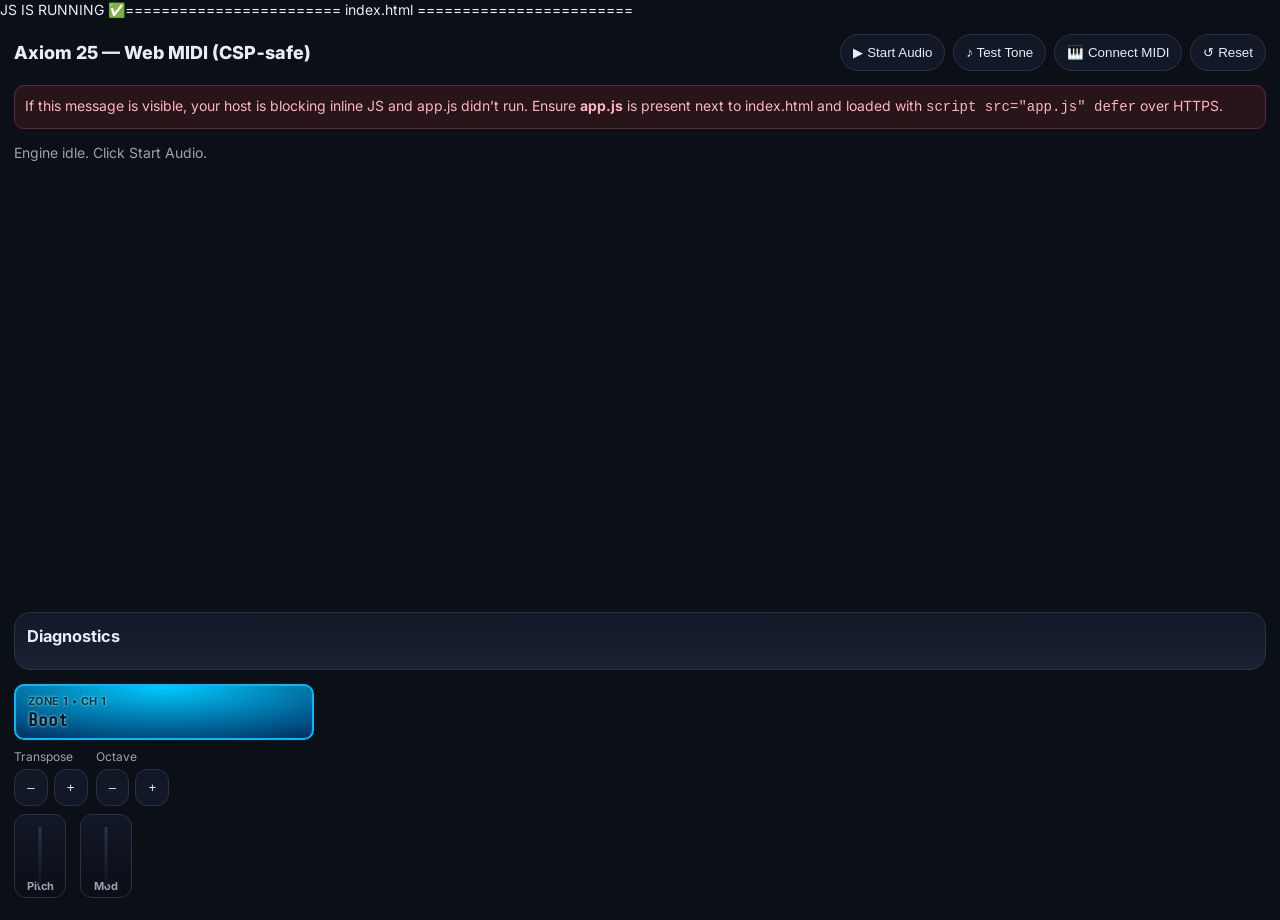
==== commit 4d94b797: "Yew" ====
--- a/index.html
+++ b/index.html
@@ -6,7 +6,6 @@
 <meta name="viewport" content="width=device-width, initial-scale=1" />
 <title>Axiom 25 — Web MIDI (CSP‑safe)</title>
 <!-- Strict CSP: NO inline JS. All JS must be in app.js on same origin. -->
-<meta http-equiv="Content-Security-Policy" content="default-src 'self'; img-src 'self' data:; style-src 'self' 'unsafe-inline'; script-src 'self'; connect-src 'self' https:;" />
 <link rel="preconnect" href="https://fonts.googleapis.com">
 <link rel="stylesheet" href="https://fonts.googleapis.com/css2?family=Inter:wght@400;600;800&family=Share+Tech+Mono&display=swap">
 <style>
@@ -49,6 +48,8 @@
 </style>
 </head>
 <body>
+<script>document.body.insertAdjacentText('afterbegin','JS IS RUNNING ✅');</script>
+
 <div class="wrap">
 <div class="top">
 <div class="title">Axiom 25 — Web MIDI (CSP‑safe)</div>
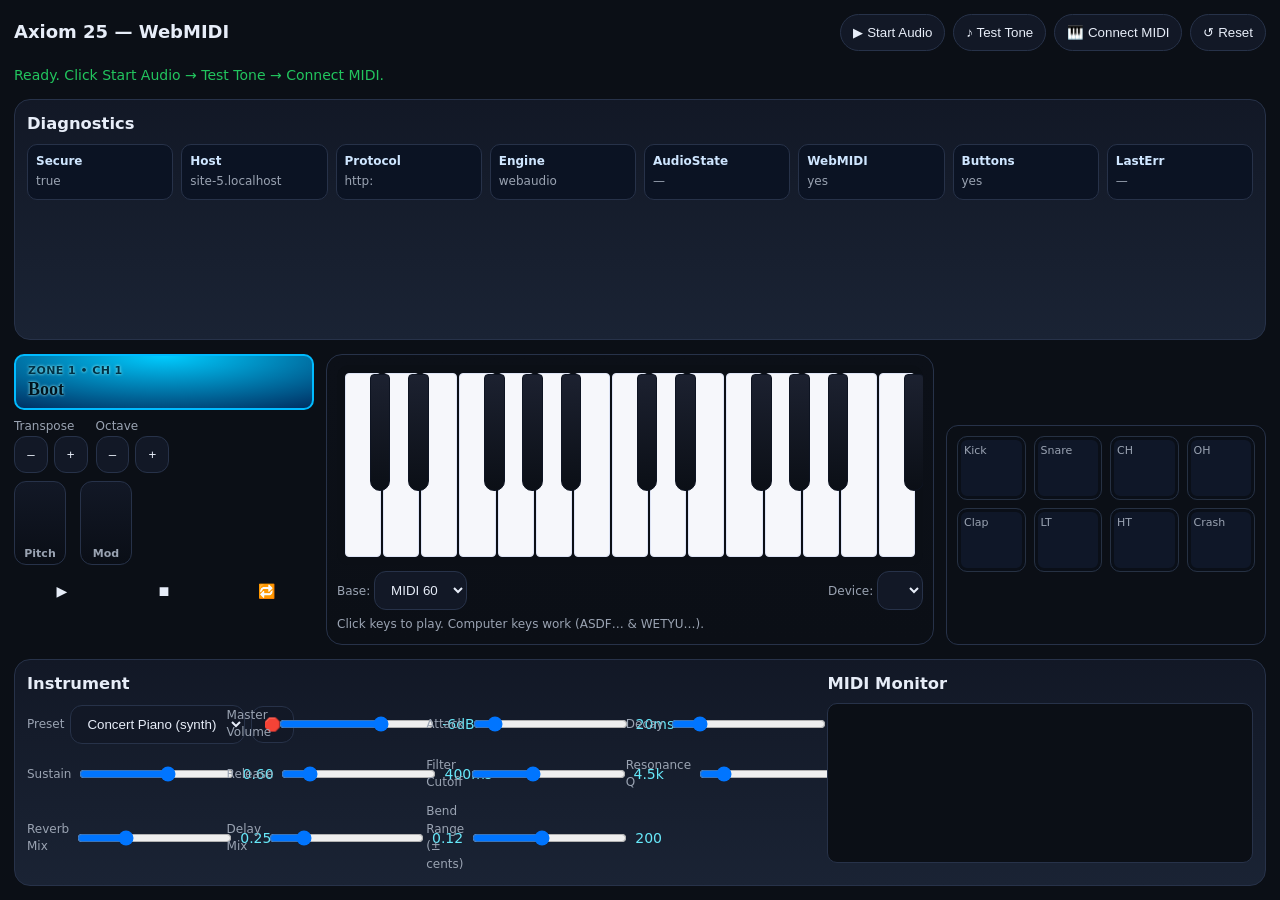
==== commit 1937514e: "Yew" ====
--- a/index.html
+++ b/index.html
@@ -1,82 +1,88 @@
-======================== index.html ========================
+
 <!DOCTYPE html>
 <html lang="en">
 <head>
-<meta charset="utf-8" />
-<meta name="viewport" content="width=device-width, initial-scale=1" />
-<title>Axiom 25 — Web MIDI (CSP‑safe)</title>
-<!-- Strict CSP: NO inline JS. All JS must be in app.js on same origin. -->
-<link rel="preconnect" href="https://fonts.googleapis.com">
-<link rel="stylesheet" href="https://fonts.googleapis.com/css2?family=Inter:wght@400;600;800&family=Share+Tech+Mono&display=swap">
-<style>
-:root{--bg:#0b0f16;--p1:#121826;--p2:#1a2334;--rim:#273249;--hi:#67e8f9;--ok:#22c55e;--bad:#ef4444;--w:#f59e0b;--txt:#e7edf8;--mut:#9aa3b2;--key:#f6f7fb;--keyL:#ffe082;--pad:#0f1728;--padL:#10b981}
-*{box-sizing:border-box}html,body{margin:0;background:var(--bg);color:var(--txt);font:14px/1.45 Inter,system-ui;min-height:100%}
-.wrap{min-height:100vh;display:grid;grid-template-rows:auto auto 1fr auto;gap:14px;padding:14px;overflow:hidden}
-.top{display:grid;grid-template-columns:1fr auto auto auto auto;gap:8px;align-items:center}
-.title{font-weight:800;font-size:18px}
-button,select,input[type=range]{background:var(--p1);color:var(--txt);border:1px solid var(--rim);border-radius:12px;padding:10px 12px}
-button:hover{background:var(--p2);cursor:pointer}.pill{border-radius:999px}
-.status{color:var(--mut)}.ok{color:var(--ok)}.bad{color:var(--bad)}.warn{color:var(--w)}
-.card{background:linear-gradient(180deg,var(--p1),var(--p2));border:1px solid var(--rim);border-radius:16px;padding:12px}
-.diag{display:grid;grid-template-columns:repeat(8,1fr);gap:8px}
-.di{background:#0b1323;border:1px solid var(--rim);border-radius:10px;padding:8px;font-size:12px;color:var(--mut)}.di b{display:block;color:#cfe6ff;margin-bottom:3px}
-.device{display:grid;grid-template-columns:300px 1fr 320px;gap:12px;min-height:0}
-@media(max-width:1200px){.device{grid-template-columns:1fr}}
-.lcd{background:radial-gradient(100% 140% at 50% 0%,#0cf 0%,#036 85%);border:2px solid #0bf;border-radius:10px;padding:8px 12px;color:#00131e;font:800 18px "Share Tech Mono",monospace;text-shadow:0 0 3px #aff}
-.lcd small{display:block;font:700 11px Inter;color:#013145;letter-spacing:.04em;margin-bottom:2px}
-.left{display:grid;grid-template-rows:auto auto auto 1fr;gap:8px;min-height:0}
-.row{display:flex;gap:8px;align-items:center}.rocker{display:grid;grid-template-columns:1fr 1fr;gap:6px}
-.wheels{display:flex;gap:14px}.wheel{width:52px;height:84px;background:linear-gradient(180deg,#121826,#0a0e16);border:1px solid var(--rim);border-radius:12px;position:relative}.wheel::after{content:"";position:absolute;left:50%;width:3px;height:72%;top:14%;transform:translateX(-50%);background:linear-gradient(180deg,#2a3550,#0e1420)}.wlabel{position:absolute;left:50%;bottom:4px;transform:translateX(-50%);font:700 11px Inter;color:var(--mut)}
-.transport{display:grid;grid-template-columns:repeat(3,1fr);gap:6px}.tbtn{padding:8px 0;border-radius:8px;text-align:center}
-.keysWrap{background:linear-gradient(180deg,#0c1018,#0b0f16);border:1px solid var(--rim);border-radius:16px;padding:10px;display:grid;grid-template-rows:minmax(160px,200px) auto auto;gap:6px;min-height:0}
-.kb{position:relative;display:flex;gap:2px;padding:8px;border-radius:12px;background:#0b0f16;min-height:0;overflow:hidden}
-.white{position:relative;flex:1;background:var(--key);border:1px solid #dfe5f6;border-radius:4px;user-select:none}.white.active{background:var(--keyL);box-shadow:inset 0 0 0 2px #f59e0b80,0 0 16px #f59e0b55}
-.black{position:absolute;width:60%;height:64%;right:-30%;top:0;background:linear-gradient(180deg,#1c2130,#0b0f16);border:1px solid #0e1422;border-radius:4px 4px 10px 10px;z-index:2;user-select:none}.black.active{background:#4338ca;box-shadow:inset 0 0 0 2px #a78bfa99,0 0 14px #a78bfa88}
-.legend{display:flex;justify-content:space-between;color:var(--mut);font-size:12px}
-.right{display:grid;grid-template-rows:auto auto;gap:8px;min-height:0}
-.knobs{display:grid;grid-template-columns:repeat(4,1fr);gap:8px}.knob{background:#0c111a;border:1px solid var(--rim);border-radius:12px;padding:10px;text-align:center}
-.dial{width:42px;height:42px;margin:0 auto 6px;border-radius:50%;background:radial-gradient(80% 70% at 50% 30%,#2d3548,#161c28);border:1px solid #2b3448;transform:rotate(0deg);position:relative}.dial::after{content:"";position:absolute;width:2px;height:13px;top:6px;left:50%;transform:translateX(-50%);background:var(--hi)}
-.knob label{display:block;font-size:11px;color:var(--mut)}.mapto{font-size:11px;color:#9cc;margin-top:2px}
-.padsWrap{background:#0b0f16;border:1px solid var(--rim);border-radius:12px;padding:10px}
-.pads{display:grid;grid-template-columns:repeat(4,1fr);gap:8px}
-.pad{height:64px;border-radius:10px;background:var(--pad);border:1px solid #263143;box-shadow:inset 0 0 0 3px #0a0f18;position:relative}.pad.active{box-shadow:inset 0 0 0 3px var(--padL),0 0 18px #10b98166}.pad small{position:absolute;left:6px;top:6px;color:var(--mut);font-size:11px}
-.controls{display:grid;gap:8px;grid-template-columns:repeat(4,minmax(0,1fr))}.control{display:grid;grid-template-columns:1fr auto auto;align-items:center;gap:6px}.control label{font-size:12px;color:var(--mut)}.val{min-width:3ch;text-align:right;color:var(--hi)}
-.log{height:160px;overflow:auto;background:#0b0f16;border:1px solid var(--rim);border-radius:10px;padding:8px;font:12px ui-monospace,Consolas,monospace;white-space:pre-wrap}
-.footer{color:#7b8699;font-size:12px;opacity:.9}
-.noscript,.nojs{background:#28151a;border:1px solid #5c2b36;color:#ffb4c0;padding:10px;border-radius:10px}
-html[data-js-ready="1"] .nojs{display:none}
-</style>
+  <meta charset="utf-8" />
+  <meta name="viewport" content="width=device-width, initial-scale=1" />
+  <title>Axiom 25 — WebMIDI (v17)</title>
+  <link rel="stylesheet" href="css/styles.css" />
 </head>
 <body>
-<script>document.body.insertAdjacentText('afterbegin','JS IS RUNNING ✅');</script>
+  <div class="wrap">
+    <div class="top">
+      <div class="title">Axiom 25 — WebMIDI</div>
+      <button id="startBtn" class="pill">▶ Start Audio</button>
+      <button id="testBtn" class="pill">♪ Test Tone</button>
+      <button id="midiBtn" class="pill">🎹 Connect MIDI</button>
+      <button id="resetBtn" class="pill">↺ Reset</button>
+    </div>
 
-<div class="wrap">
-<div class="top">
-<div class="title">Axiom 25 — Web MIDI (CSP‑safe)</div>
-<button id="startBtn" class="pill">▶ Start Audio</button>
-<button id="testBtn" class="pill">♪ Test Tone</button>
-<button id="midiBtn" class="pill">🎹 Connect MIDI</button>
-<button id="resetBtn" class="pill">↺ Reset</button>
-</div>
-<div class="nojs">If this message is visible, your host is blocking inline JS and app.js didn’t run. Ensure <b>app.js</b> is present next to index.html and loaded with <code>script src="app.js" defer</code> over HTTPS.</div>
-<noscript><div class="noscript">JavaScript is disabled. Enable it to use the synth.</div></noscript>
+    <div id="status" class="status">Engine idle. Click Start Audio.</div>
 
+    <div class="card">
+      <h3 style="margin:0 0 8px">Diagnostics</h3>
+      <div id="diag" class="diag"></div>
+    </div>
 
-<div id="status" class="status">Engine idle. Click Start Audio.</div>
+    <div class="device">
+      <div class="left">
+        <div class="lcd" id="lcd"><small>ZONE 1 • CH 1</small>Boot</div>
+        <div class="row">
+          <div>
+            <div class="status small">Transpose</div>
+            <div class="rocker"><button id="tDown">–</button><button id="tUp">+</button></div>
+          </div>
+          <div>
+            <div class="status small">Octave</div>
+            <div class="rocker"><button id="oDown">–</button><button id="oUp">+</button></div>
+          </div>
+        </div>
+        <div class="wheels">
+          <div class="wheel"><div class="wlabel">Pitch</div></div>
+          <div class="wheel"><div class="wlabel">Mod</div></div>
+        </div>
+        <div class="transport"><div class="tbtn" id="play">▶</div><div class="tbtn" id="stop">⏹</div><div class="tbtn" id="loop">🔁</div></div>
+      </div>
 
+      <div class="keysWrap">
+        <div id="kb" class="kb"></div>
+        <div class="legend"><span>Base: <select id="baseNote"></select></span><span>Device: <select id="midiIn"></select></span></div>
+        <div class="legend">Click keys to play. Computer keys work (ASDF… & WETYU…).</div>
+      </div>
 
-<div class="card">
-<h3 style="margin:0 0 8px">Diagnostics</h3>
-<div id="diag" class="diag"></div>
-</div>
+      <div class="right">
+        <div class="knobs" id="knobs"></div>
+        <div class="padsWrap"><div class="pads" id="pads"></div></div>
+      </div>
+    </div>
 
+    <div class="card twoCols">
+      <div>
+        <h3 style="margin:0 0 8px">Instrument</h3>
+        <div class="controls">
+          <div class="control"><label>Preset</label>
+            <select id="preset"></select>
+            <button id="panic">🛑</button>
+          </div>
+          <div class="control"><label>Master Volume</label><input id="volume" type="range" min="-36" max="6" step="1" value="-6"><div id="volumeVal" class="val">-6dB</div></div>
+          <div class="control"><label>Attack</label><input id="attack" type="range" min="0" max="2000" step="10" value="20"><div id="attackVal" class="val">20ms</div></div>
+          <div class="control"><label>Decay</label><input id="decay" type="range" min="0" max="3000" step="10" value="200"><div id="decayVal" class="val">200ms</div></div>
+          <div class="control"><label>Sustain</label><input id="sustain" type="range" min="0" max="1" step="0.01" value="0.6"><div id="sustainVal" class="val">0.60</div></div>
+          <div class="control"><label>Release</label><input id="release" type="range" min="10" max="6000" step="10" value="400"><div id="releaseVal" class="val">400ms</div></div>
+          <div class="control"><label>Filter Cutoff</label><input id="cutoff" type="range" min="150" max="12000" step="1" value="4500"><div id="cutoffVal" class="val">4.5k</div></div>
+          <div class="control"><label>Resonance Q</label><input id="q" type="range" min="0.2" max="18" step="0.1" value="0.8"><div id="qVal" class="val">0.8</div></div>
+          <div class="control"><label>Reverb Mix</label><input id="reverb" type="range" min="0" max="1" step="0.01" value="0.25"><div id="reverbVal" class="val">0.25</div></div>
+          <div class="control"><label>Delay Mix</label><input id="delay" type="range" min="0" max="1" step="0.01" value="0.12"><div id="delayVal" class="val">0.12</div></div>
+          <div class="control"><label>Bend Range (± cents)</label><input id="bendRange" type="range" min="50" max="400" step="10" value="200"><div id="bendRangeVal" class="val">200</div></div>
+        </div>
+      </div>
+      <div>
+        <h3 style="margin:0 0 8px">MIDI Monitor</h3>
+        <div id="log" class="log"></div>
+      </div>
+    </div>
+  </div>
 
-<div class="device">
-<div class="left">
-<div class="lcd" id="lcd"><small>ZONE 1 • CH 1</small>Boot</div>
-<div class="row">
-<div><div class="status" style="font-size:12px;margin-bottom:4px">Transpose</div><div class="rocker"><button id="tDown">–</button><button id="tUp">+</button></div></div>
-<div><div class="status" style="font-size:12px;margin-bottom:4px">Octave</div><div class="rocker"><button id="oDown">–</button><button id="oUp">+</button></div></div>
-</div>
-<div class="wheels"><div class="wheel"><div class="wlabel">Pitch</div></div><div class="wheel"><div class="wlabel">Mod</div></div></div>
-</html>+  <script type="module" src="src/app.js" defer></script>
+</body>
+</html>
--- a/css/styles.css
+++ b/css/styles.css
@@ -0,0 +1,40 @@
+:root{--bg:#0b0f16;--p1:#121826;--p2:#1a2334;--rim:#273249;--hi:#67e8f9;--ok:#22c55e;--bad:#ef4444;--w:#f59e0b;--txt:#e7edf8;--mut:#9aa3b2;--key:#f6f7fb;--keyL:#ffe082;--pad:#0f1728;--padL:#10b981}
+*{box-sizing:border-box}
+html,body{margin:0;background:var(--bg);color:var(--txt);font:14px/1.45 system-ui,Segoe UI,Roboto,Inter,Arial;height:100%}
+.wrap{min-height:100vh;display:grid;grid-template-rows:auto auto 1fr auto;gap:14px;padding:14px;overflow:hidden}
+.top{display:grid;grid-template-columns:1fr auto auto auto auto;gap:8px;align-items:center}
+.title{font-weight:800;font-size:18px}
+button,select,input[type=range]{background:var(--p1);color:var(--txt);border:1px solid var(--rim);border-radius:12px;padding:10px 12px}
+button:hover{background:var(--p2);cursor:pointer}.pill{border-radius:999px}
+.status{color:var(--mut)}.status.small{font-size:12px}.ok{color:var(--ok)}.bad{color:var(--bad)}.warn{color:var(--w)}
+.card{background:linear-gradient(180deg,var(--p1),var(--p2));border:1px solid var(--rim);border-radius:16px;padding:12px}
+.diag{display:grid;grid-template-columns:repeat(8,1fr);gap:8px}
+.di{background:#0b1323;border:1px solid var(--rim);border-radius:10px;padding:8px;font-size:12px;color:var(--mut)}.di b{display:block;color:#cfe6ff;margin-bottom:3px}
+.device{display:grid;grid-template-columns:300px 1fr 320px;gap:12px;min-height:0}
+@media(max-width:1200px){.device{grid-template-columns:1fr}}
+.lcd{background:radial-gradient(100% 140% at 50% 0%,#0cf 0%,#036 85%);border:2px solid #0bf;border-radius:10px;padding:8px 12px;color:#00131e;font:800 18px ui-monospace,Consolas;text-shadow:0 0 3px #aff}
+.lcd small{display:block;font:700 11px system-ui;color:#013145;letter-spacing:.04em;margin-bottom:2px}
+.left{display:grid;grid-template-rows:auto auto auto 1fr;gap:8px;min-height:0}
+.row{display:flex;gap:8px;align-items:center}.rocker{display:grid;grid-template-columns:1fr 1fr;gap:6px}
+.wheels{display:flex;gap:14px}.wheel{width:52px;height:84px;background:linear-gradient(180deg,#121826,#0a0e16);border:1px solid var(--rim);border-radius:12px;position:relative}.wlabel{position:absolute;left:50%;bottom:4px;transform:translateX(-50%);font:700 11px system-ui;color:var(--mut)}
+.transport{display:grid;grid-template-columns:repeat(3,1fr);gap:6px}.tbtn{padding:8px 0;border-radius:8px;text-align:center}
+.keysWrap{background:linear-gradient(180deg,#0c1018,#0b0f16);border:1px solid var(--rim);border-radius:16px;padding:10px;display:grid;grid-template-rows:minmax(160px,200px) auto auto;gap:6px;min-height:0}
+.kb{position:relative;display:flex;gap:2px;padding:8px;border-radius:12px;background:#0b0f16;min-height:0;overflow:hidden}
+.white{position:relative;flex:1;background:var(--key);border:1px solid #dfe5f6;border-radius:4px;user-select:none}.white.active{background:var(--keyL);box-shadow:inset 0 0 0 2px #f59e0b80,0 0 16px #f59e0b55}
+.black{position:absolute;width:60%;height:64%;right:-30%;top:0;background:linear-gradient(180deg,#1c2130,#0b0f16);border:1px solid #0e1422;border-radius:4px 4px 10px 10px;z-index:2;user-select:none}.black.active{background:#4338ca;box-shadow:inset 0 0 0 2px #a78bfa99,0 0 14px #a78bfa88}
+.legend{display:flex;justify-content:space-between;color:var(--mut);font-size:12px}
+.right{display:grid;grid-template-rows:auto auto;gap:8px;min-height:0}
+.knobs{display:grid;grid-template-columns:repeat(4,1fr);gap:8px}
+.knob{background:#0c111a;border:1px solid var(--rim);border-radius:12px;padding:10px;text-align:center}
+.dial{width:42px;height:42px;margin:0 auto 6px;border-radius:50%;background:radial-gradient(80% 70% at 50% 30%,#2d3548,#161c28);border:1px solid #2b3448;position:relative}
+.knob label{display:block;font-size:11px;color:var(--mut)}
+.padsWrap{background:#0b0f16;border:1px solid var(--rim);border-radius:12px;padding:10px}
+.pads{display:grid;grid-template-columns:repeat(4,1fr);gap:8px}
+.pad{height:64px;border-radius:10px;background:var(--pad);border:1px solid #263143;box-shadow:inset 0 0 0 3px #0a0f18;position:relative}.pad.active{box-shadow:inset 0 0 0 3px var(--padL),0 0 18px #10b98166}.pad small{position:absolute;left:6px;top:6px;color:var(--mut);font-size:11px}
+.controls{display:grid;gap:8px;grid-template-columns:repeat(4,minmax(0,1fr))}
+.control{display:grid;grid-template-columns:1fr auto auto;align-items:center;gap:6px}
+.control label{font-size:12px;color:var(--mut)}
+.val{min-width:3ch;text-align:right;color:var(--hi)}
+.log{height:160px;overflow:auto;background:#0b0f16;border:1px solid var(--rim);border-radius:10px;padding:8px;font:12px ui-monospace,Consolas,monospace;white-space:pre-wrap}
+.twoCols{display:grid;grid-template-columns:1.3fr .7fr;gap:10px}
+
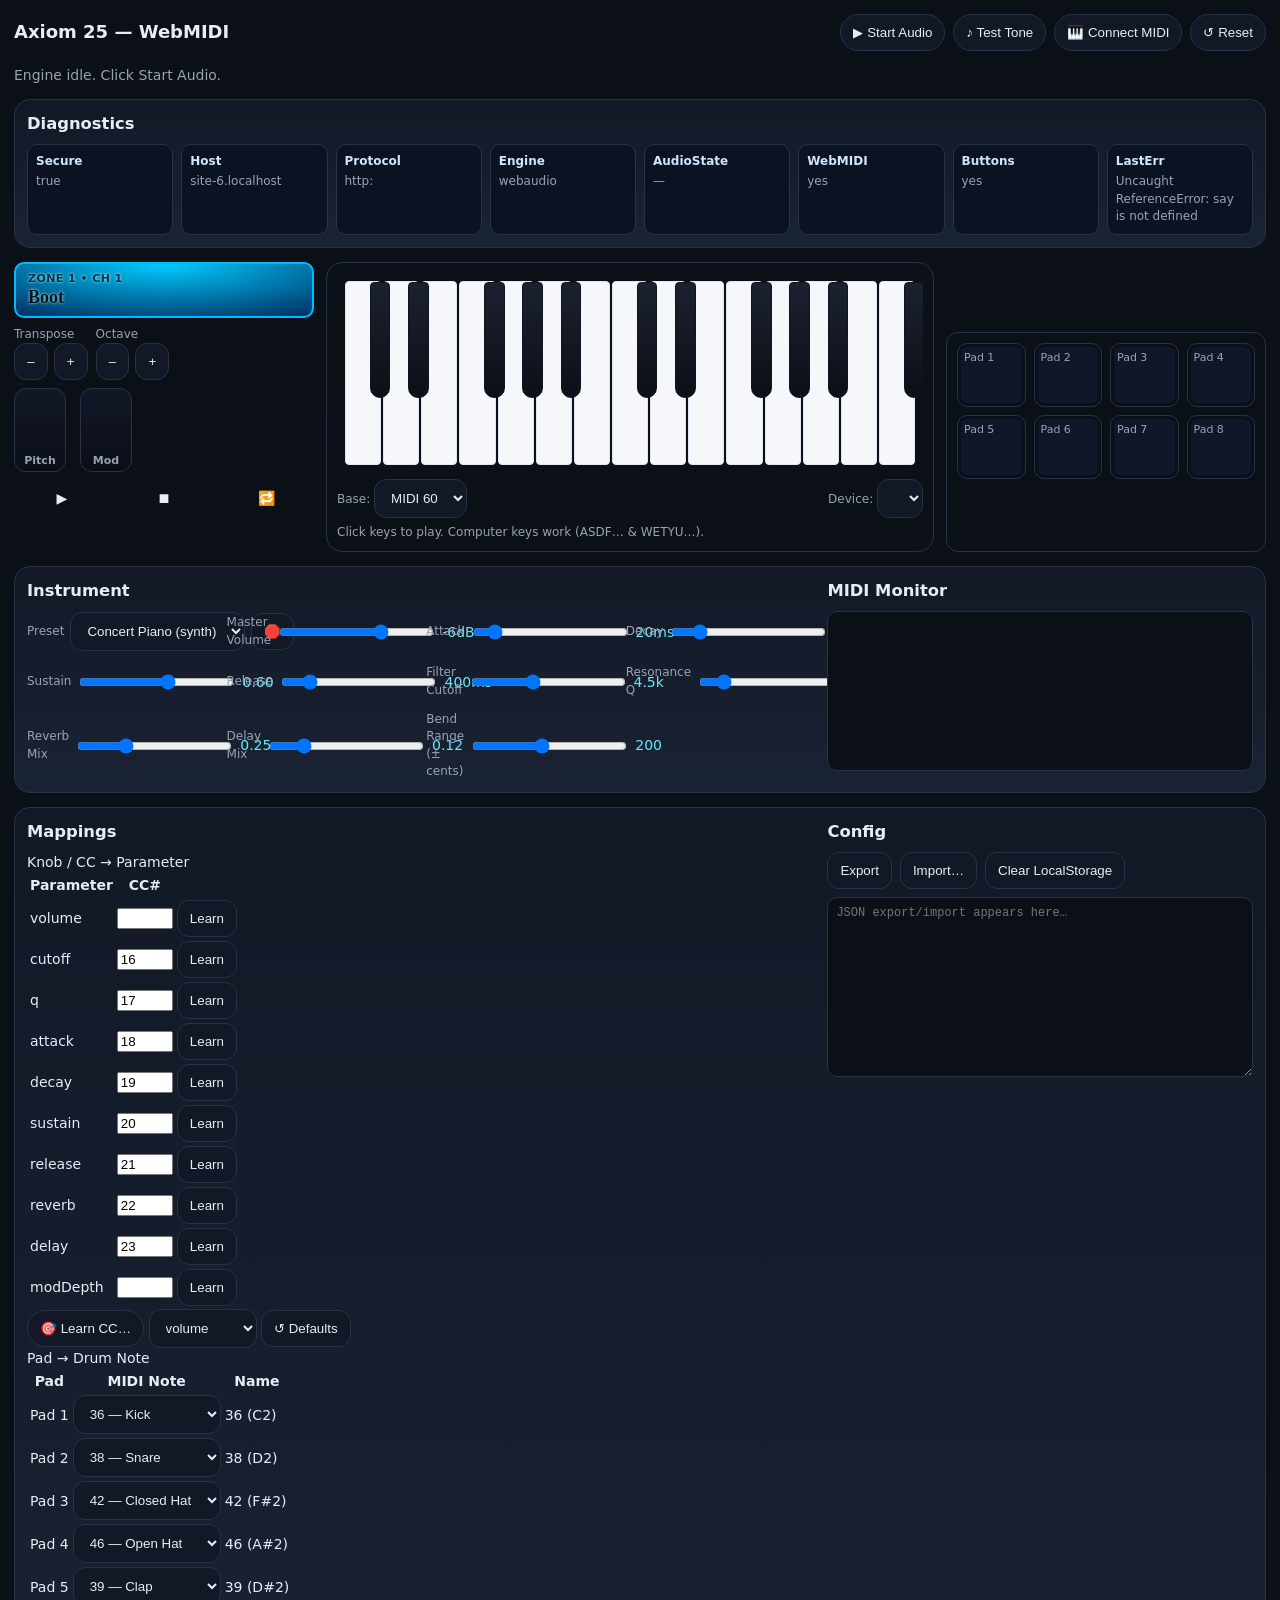
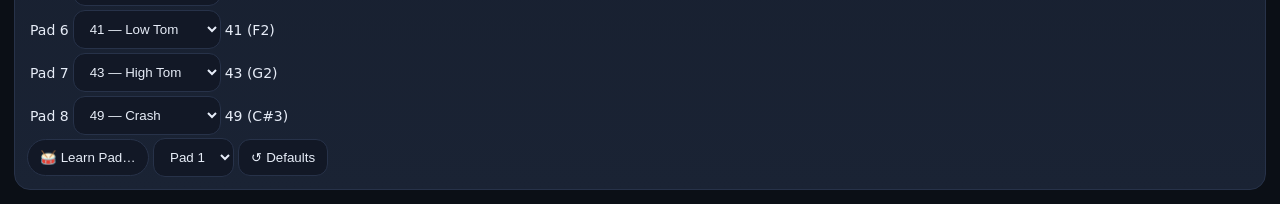
==== commit 6b510fd8: "Yew" ====
--- a/index.html
+++ b/index.html
@@ -1,10 +1,9 @@
-
 <!DOCTYPE html>
 <html lang="en">
 <head>
   <meta charset="utf-8" />
   <meta name="viewport" content="width=device-width, initial-scale=1" />
-  <title>Axiom 25 — WebMIDI (v17)</title>
+  <title>Axiom 25 — WebMIDI (v18)</title>
   <link rel="stylesheet" href="css/styles.css" />
 </head>
 <body>
@@ -81,8 +80,45 @@
         <div id="log" class="log"></div>
       </div>
     </div>
+
+    <div class="card twoCols">
+      <div>
+        <h3 style="margin:0 0 8px">Mappings</h3>
+        <div id="mapUI">
+          <div class="mapSection">
+            <div class="mapTitle">Knob / CC → Parameter</div>
+            <table class="mapTable" id="ccTable"></table>
+            <div class="mapActions">
+              <button id="ccLearnBtn" class="pill">🎯 Learn CC…</button>
+              <select id="ccLearnParam"></select>
+              <button id="ccReset" title="Reset to Axiom K1..K8 (16..23)">↺ Defaults</button>
+            </div>
+          </div>
+          <div class="mapSection">
+            <div class="mapTitle">Pad → Drum Note</div>
+            <table class="mapTable" id="padTable"></table>
+            <div class="mapActions">
+              <button id="padLearnBtn" class="pill">🥁 Learn Pad…</button>
+              <select id="padIndex"></select>
+              <button id="padReset">↺ Defaults</button>
+            </div>
+          </div>
+        </div>
+      </div>
+      <div>
+        <h3 style="margin:0 0 8px">Config</h3>
+        <div style="display:grid; gap:8px">
+          <div style="display:flex;gap:8px;flex-wrap:wrap">
+            <button id="exportBtn">Export</button>
+            <button id="importBtn">Import…</button>
+            <button id="clearBtn">Clear LocalStorage</button>
+          </div>
+          <textarea id="pastebox" class="log" style="height:180px" placeholder="JSON export/import appears here…"></textarea>
+        </div>
+      </div>
+    </div>
   </div>
 
   <script type="module" src="src/app.js" defer></script>
 </body>
-</html>
+</html>
--- a/css/styles.css
+++ b/css/styles.css
@@ -36,5 +36,4 @@
 .control label{font-size:12px;color:var(--mut)}
 .val{min-width:3ch;text-align:right;color:var(--hi)}
 .log{height:160px;overflow:auto;background:#0b0f16;border:1px solid var(--rim);border-radius:10px;padding:8px;font:12px ui-monospace,Consolas,monospace;white-space:pre-wrap}
-.twoCols{display:grid;grid-template-columns:1.3fr .7fr;gap:10px}
-
+.twoCols{display:grid;grid-template-columns:1.3fr .7fr;gap:10px}
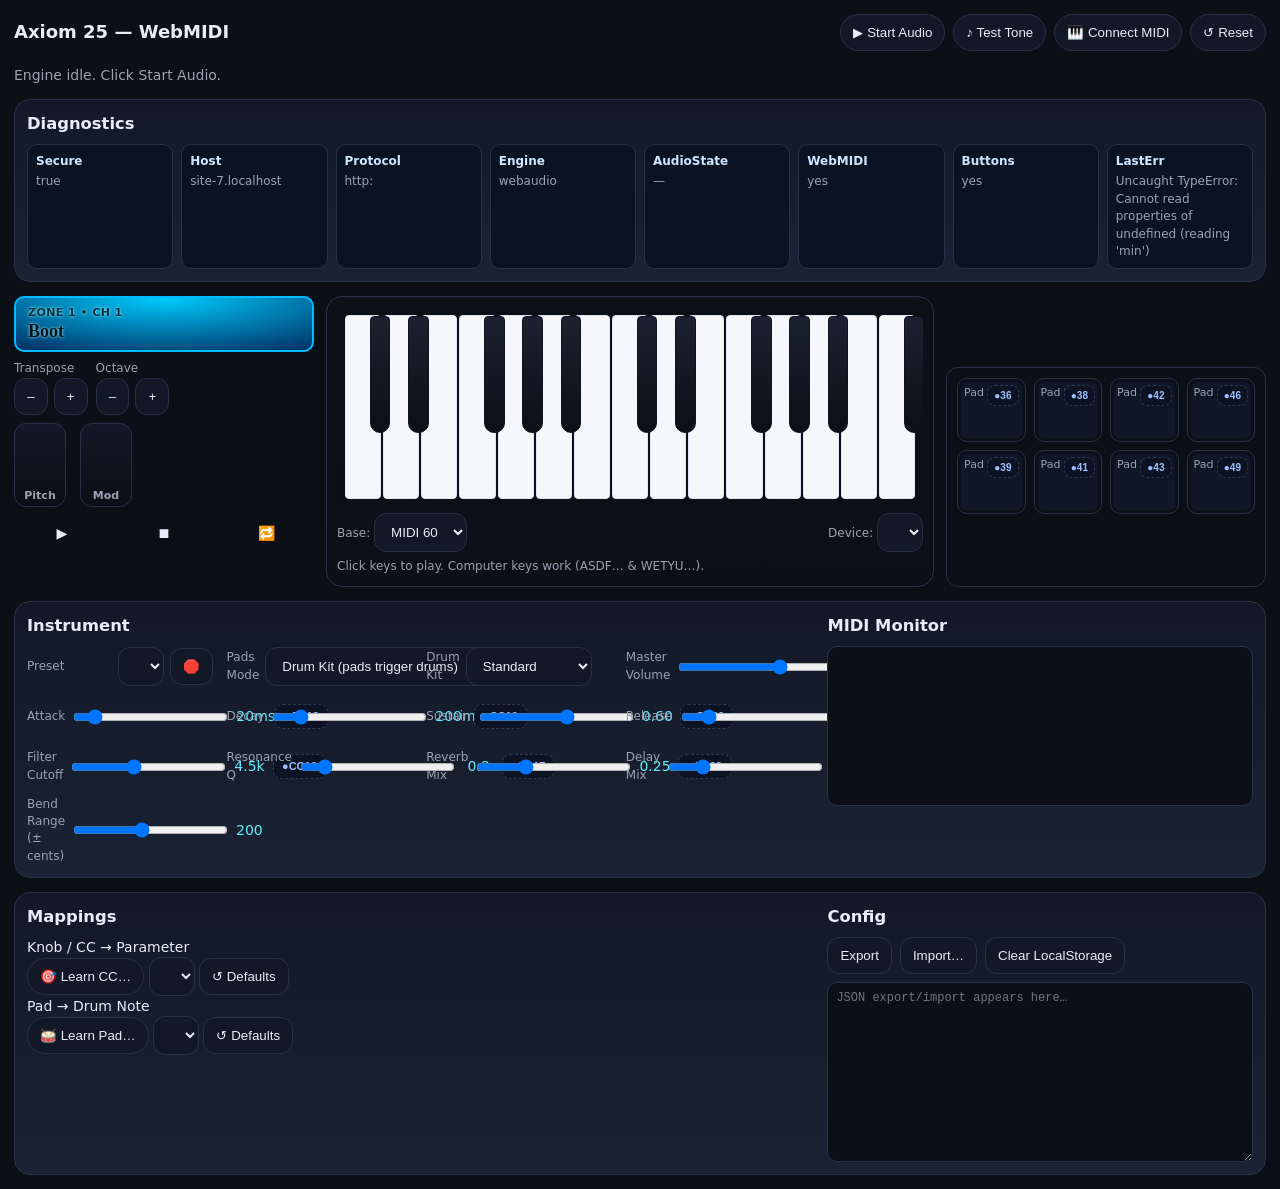
==== commit fc823a73: "Yew" ====
--- a/index.html
+++ b/index.html
@@ -63,6 +63,23 @@
             <select id="preset"></select>
             <button id="panic">🛑</button>
           </div>
+          <div class="control"><label>Pads Mode</label>
+            <select id="padMode">
+              <option value="drum">Drum Kit (pads trigger drums)</option>
+              <option value="instrument">Instrument Notes (use preset)</option>
+              <option value="off">Off (pads inactive)</option>
+            </select>
+            <div class="val" id="padModeVal"></div>
+          </div>
+          <div class="control" id="drumKitRow"><label>Drum Kit</label>
+            <select id="drumKit">
+              <option value="standard">Standard</option>
+              <option value="808">808‑ish</option>
+              <option value="electro">Electro/Noise</option>
+              <option value="room">Roomy</option>
+            </select>
+            <div class="val" id="drumKitVal"></div>
+          </div>
           <div class="control"><label>Master Volume</label><input id="volume" type="range" min="-36" max="6" step="1" value="-6"><div id="volumeVal" class="val">-6dB</div></div>
           <div class="control"><label>Attack</label><input id="attack" type="range" min="0" max="2000" step="10" value="20"><div id="attackVal" class="val">20ms</div></div>
           <div class="control"><label>Decay</label><input id="decay" type="range" min="0" max="3000" step="10" value="200"><div id="decayVal" class="val">200ms</div></div>
--- a/css/styles.css
+++ b/css/styles.css
@@ -30,9 +30,16 @@
 .knob label{display:block;font-size:11px;color:var(--mut)}
 .padsWrap{background:#0b0f16;border:1px solid var(--rim);border-radius:12px;padding:10px}
 .pads{display:grid;grid-template-columns:repeat(4,1fr);gap:8px}
-.pad{height:64px;border-radius:10px;background:var(--pad);border:1px solid #263143;box-shadow:inset 0 0 0 3px #0a0f18;position:relative}.pad.active{box-shadow:inset 0 0 0 3px var(--padL),0 0 18px #10b98166}.pad small{position:absolute;left:6px;top:6px;color:var(--mut);font-size:11px}
+.pad{height:64px;border-radius:10px;background:var(--pad);border:1px solid #263143;box-shadow:inset 0 0 0 3px #0a0f18;position:relative}
+.pad.active{box-shadow:inset 0 0 0 3px var(--padL),0 0 18px #10b98166}
+.pad small{position:absolute;left:6px;top:6px;color:var(--mut);font-size:11px}
+/* Inline mapping buttons */
+.miniMap{margin-left:6px;padding:6px 8px;border-radius:8px;border:1px dashed #2b3954;background:#0d1322;color:#9cc0ff;font-weight:700;font-size:11px;line-height:1}
+.miniMap.active{border-color:#67e8f9;box-shadow:0 0 0 2px #67e8f955}
+.pad .mapBtn{position:absolute;right:6px;top:6px;padding:4px 6px;border-radius:8px;border:1px dashed #2b3954;background:#0d1322;color:#9cc0ff;font-weight:700;font-size:10px}
+.pad .mapBtn.active{border-color:#67e8f9;box-shadow:0 0 0 2px #67e8f955}
 .controls{display:grid;gap:8px;grid-template-columns:repeat(4,minmax(0,1fr))}
-.control{display:grid;grid-template-columns:1fr auto auto;align-items:center;gap:6px}
+.control{display:grid;grid-template-columns:1fr auto auto auto;align-items:center;gap:6px}
 .control label{font-size:12px;color:var(--mut)}
 .val{min-width:3ch;text-align:right;color:var(--hi)}
 .log{height:160px;overflow:auto;background:#0b0f16;border:1px solid var(--rim);border-radius:10px;padding:8px;font:12px ui-monospace,Consolas,monospace;white-space:pre-wrap}
